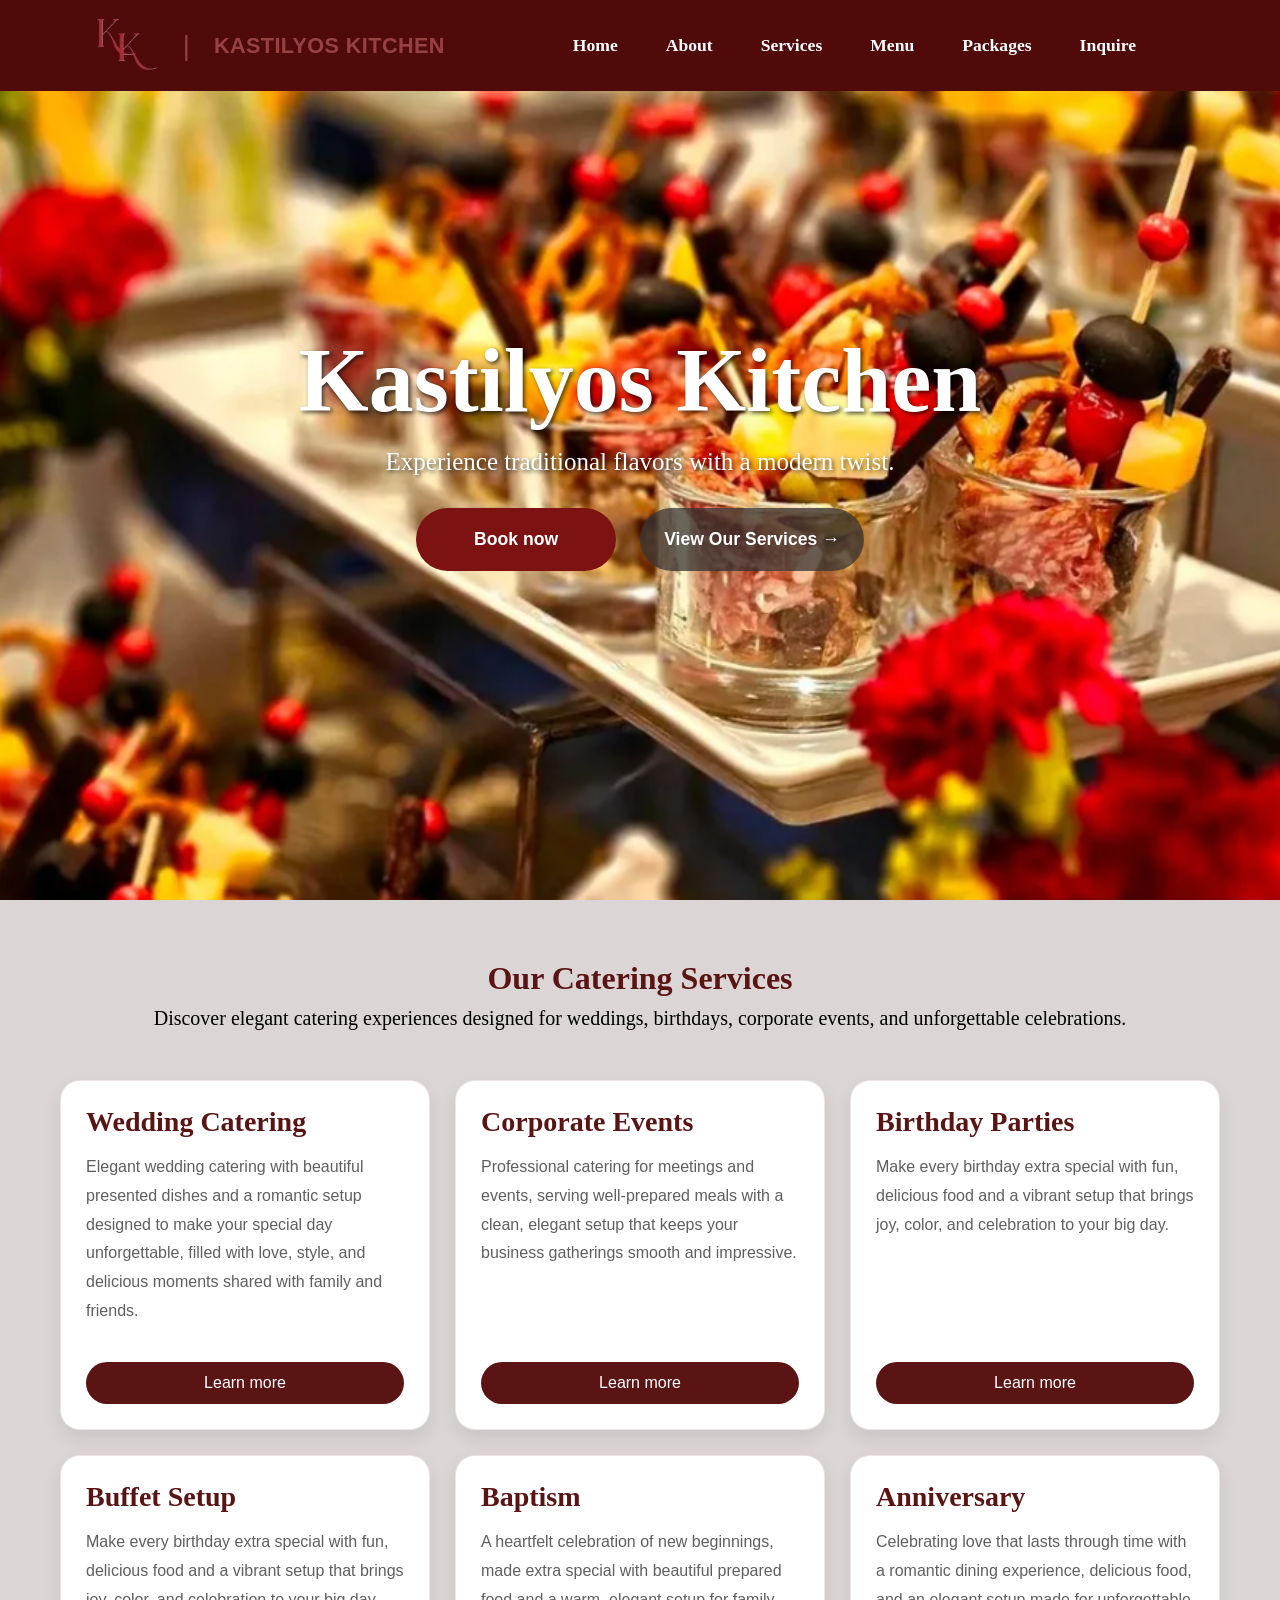
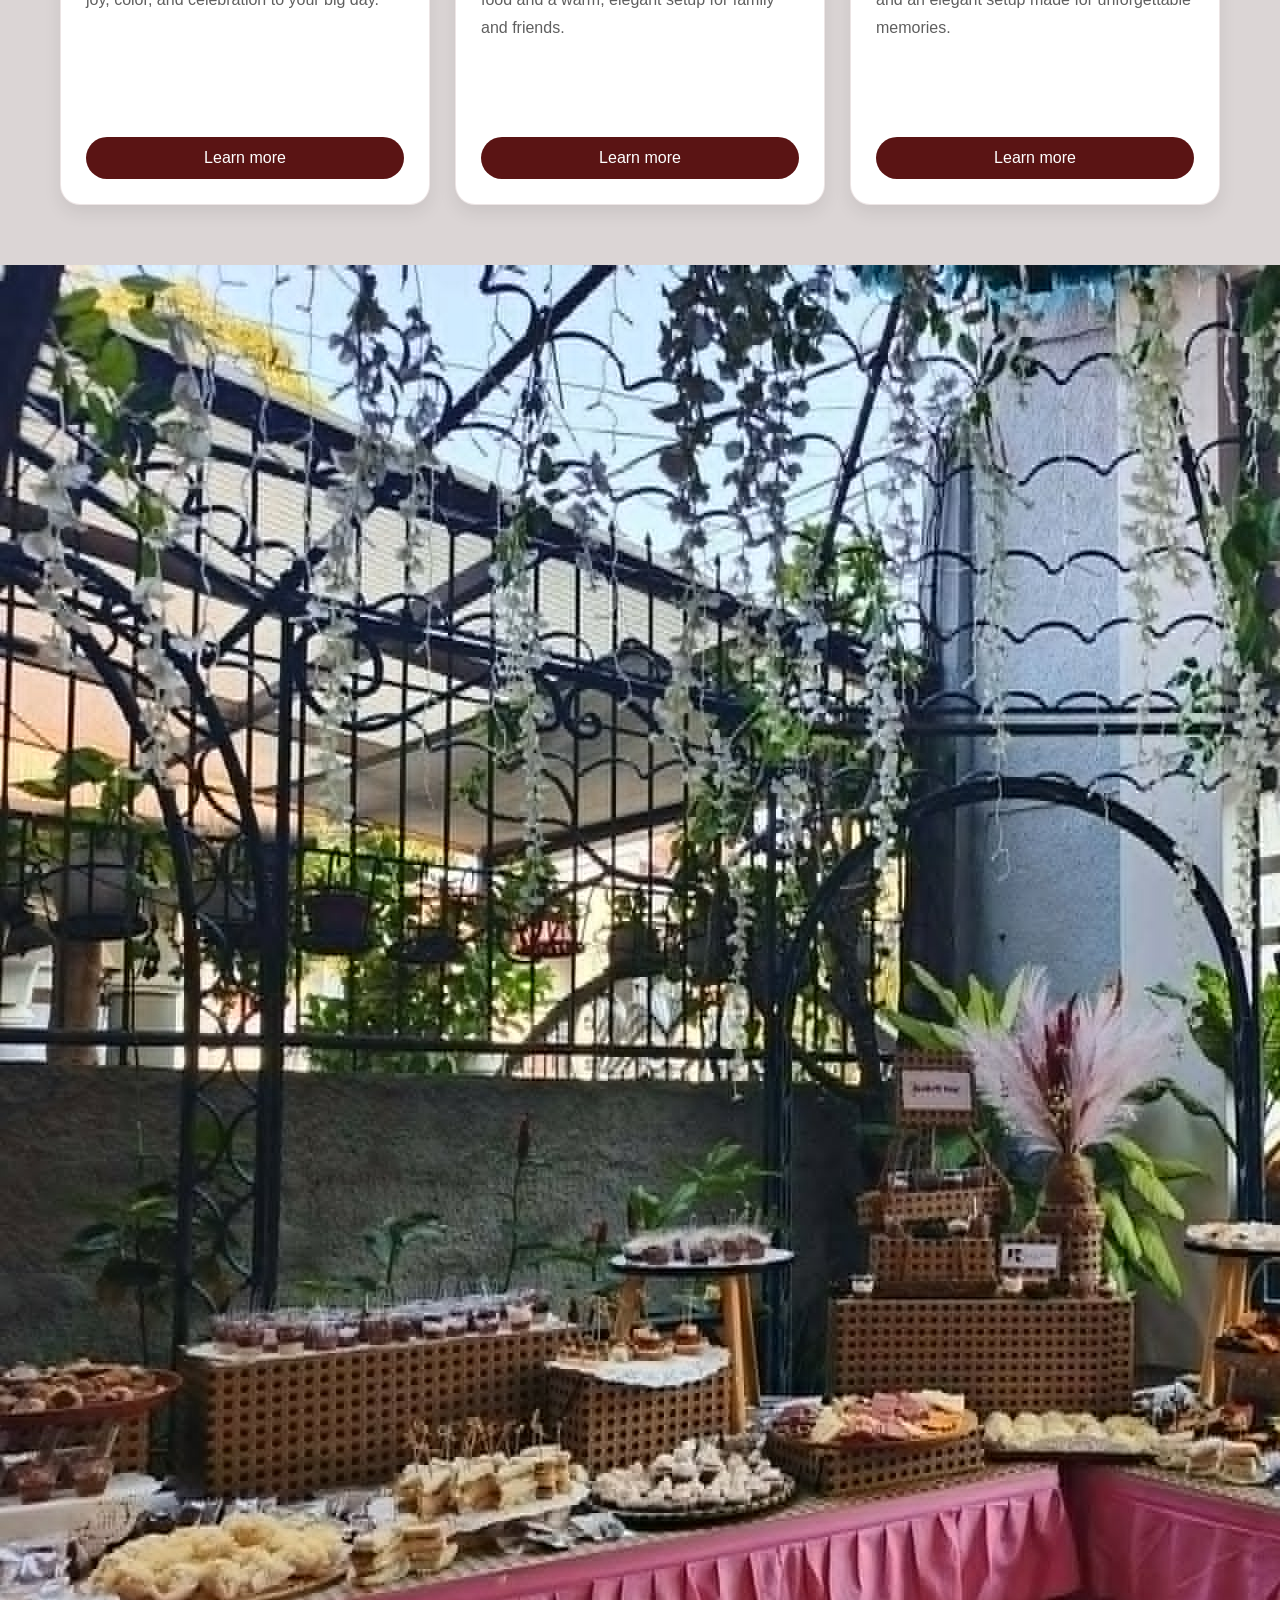
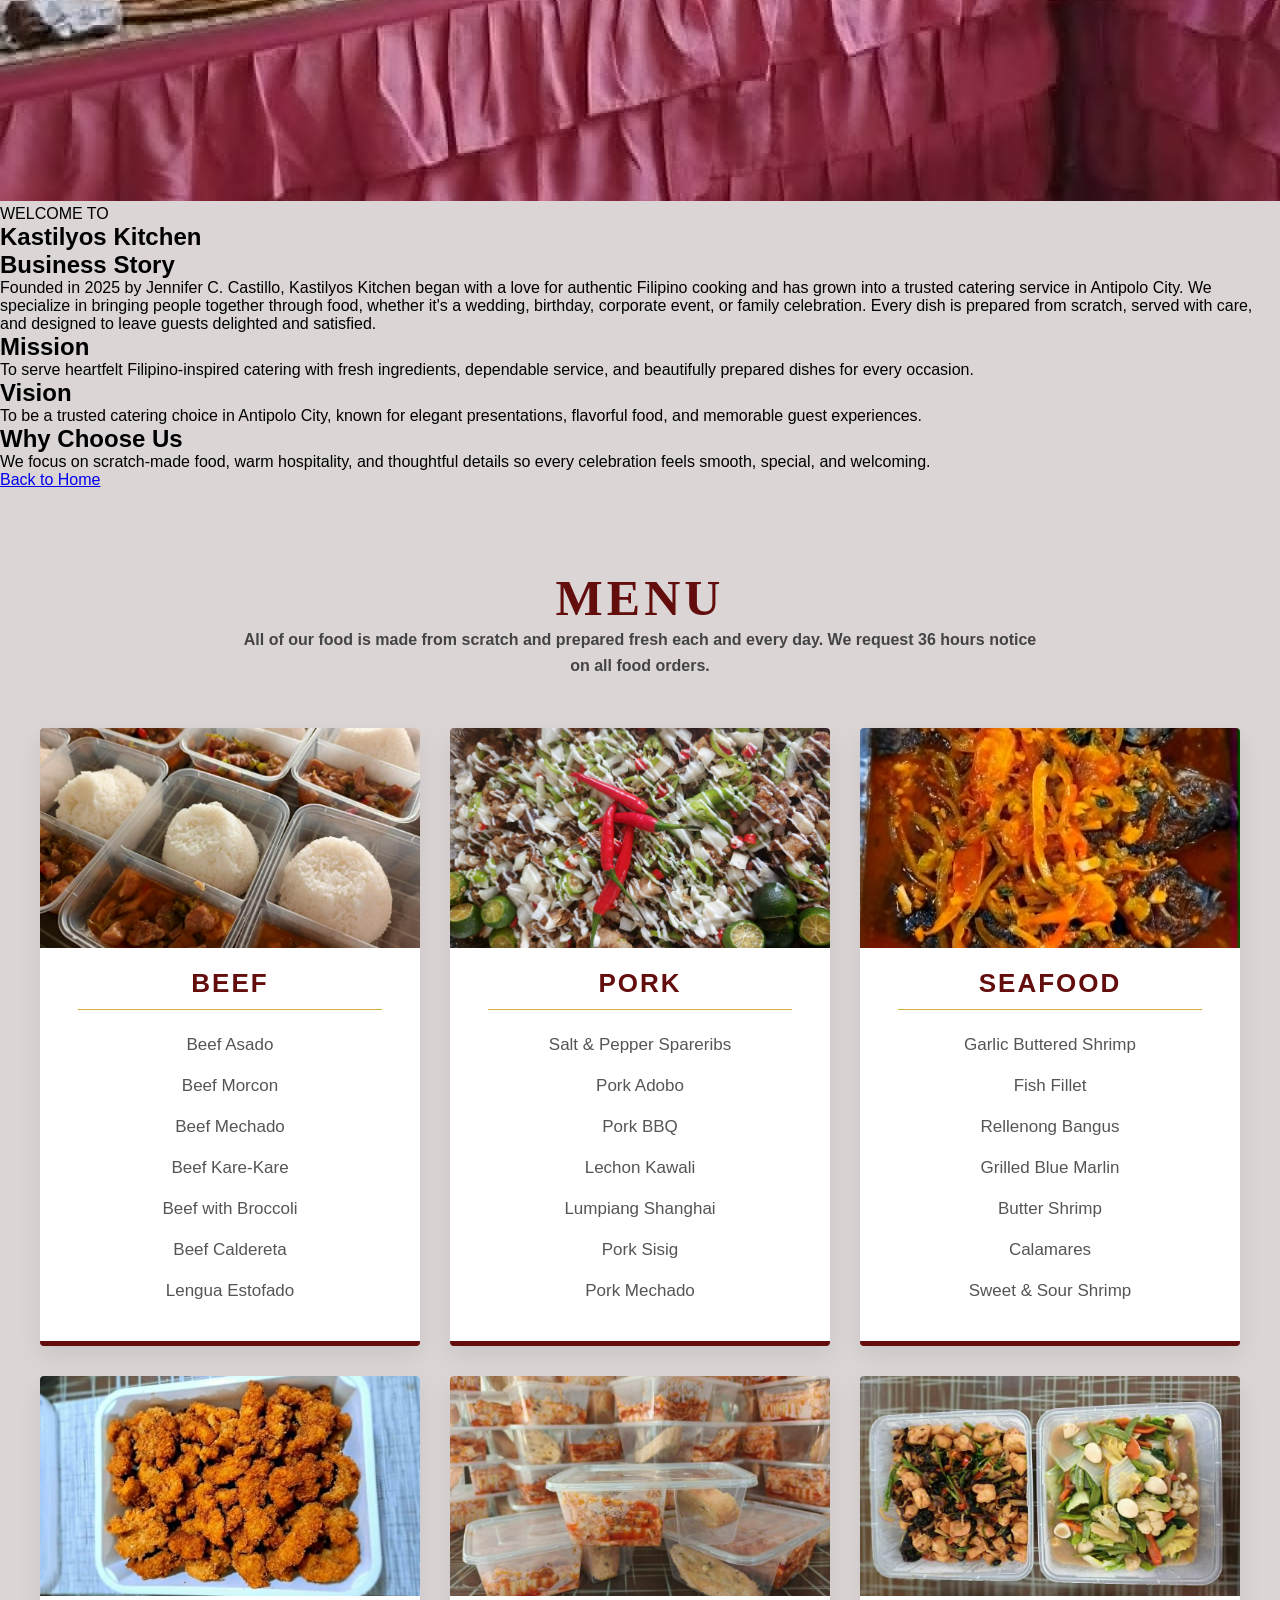
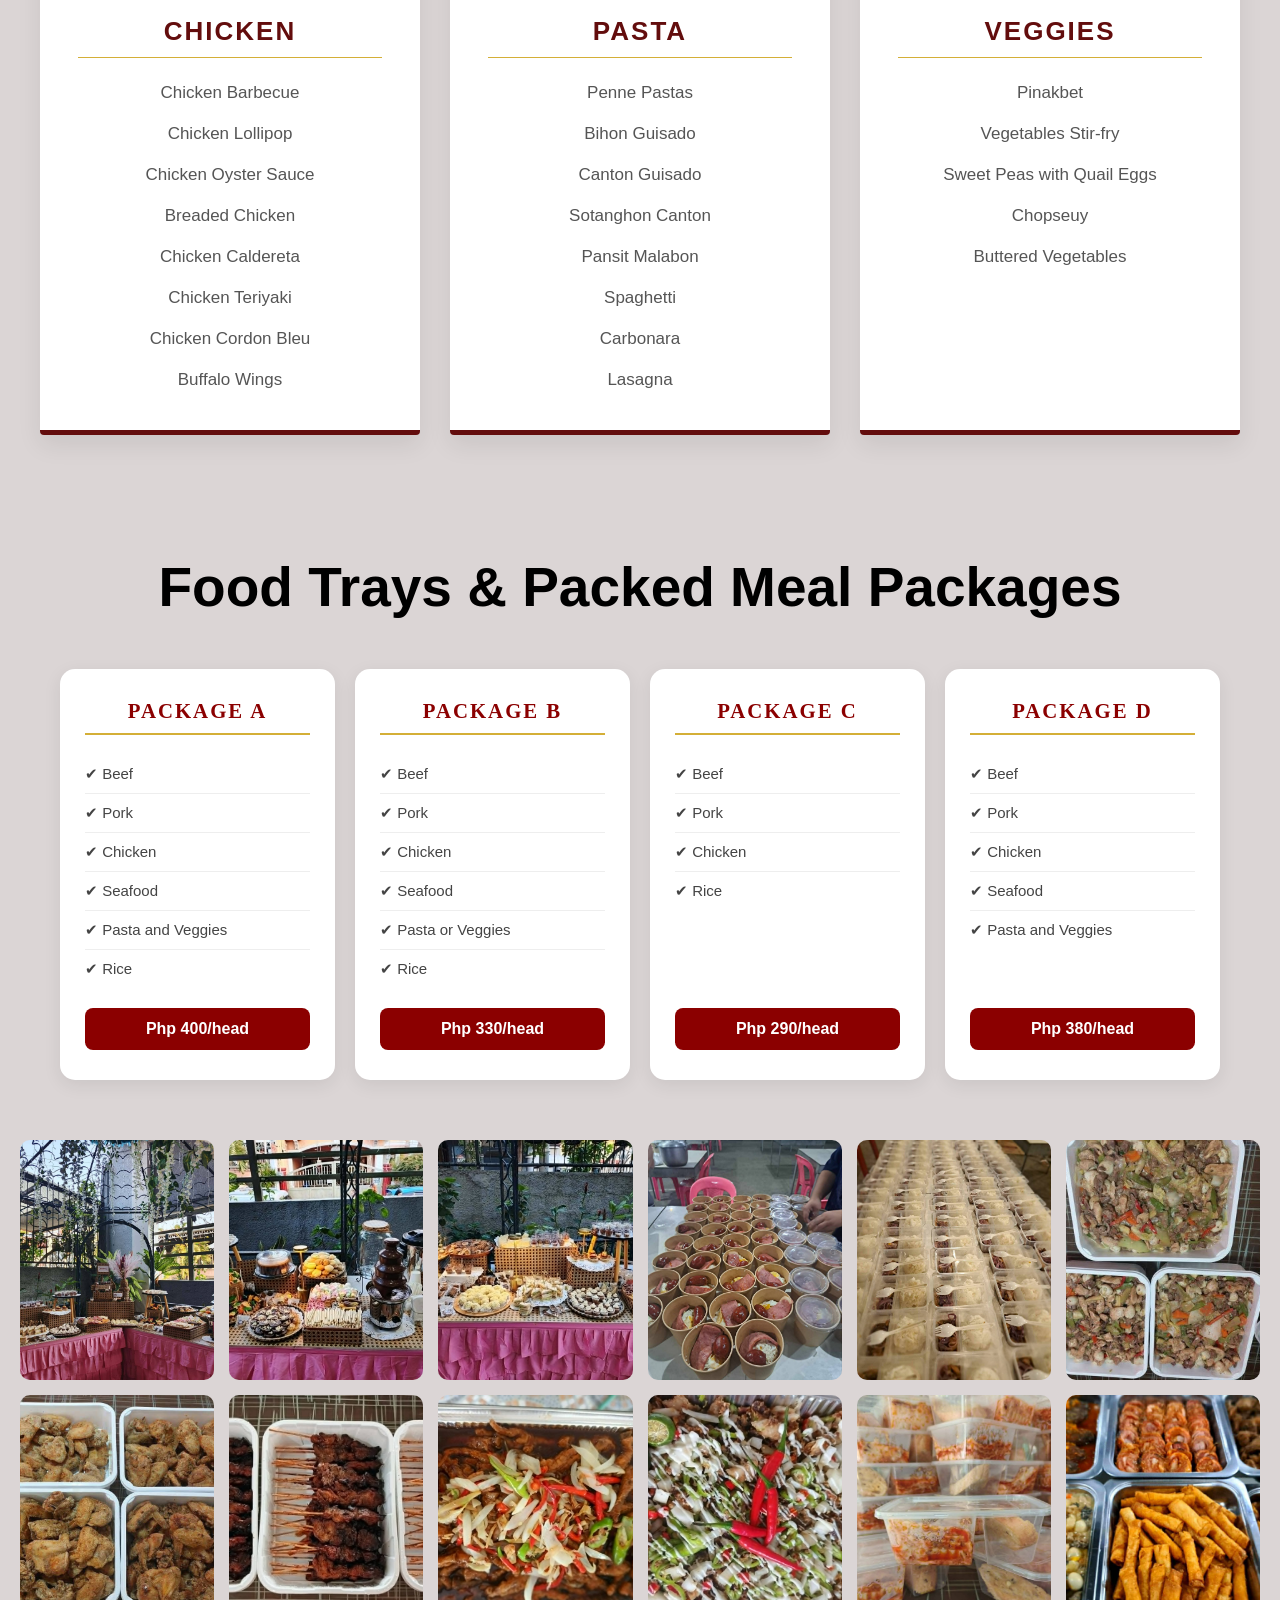
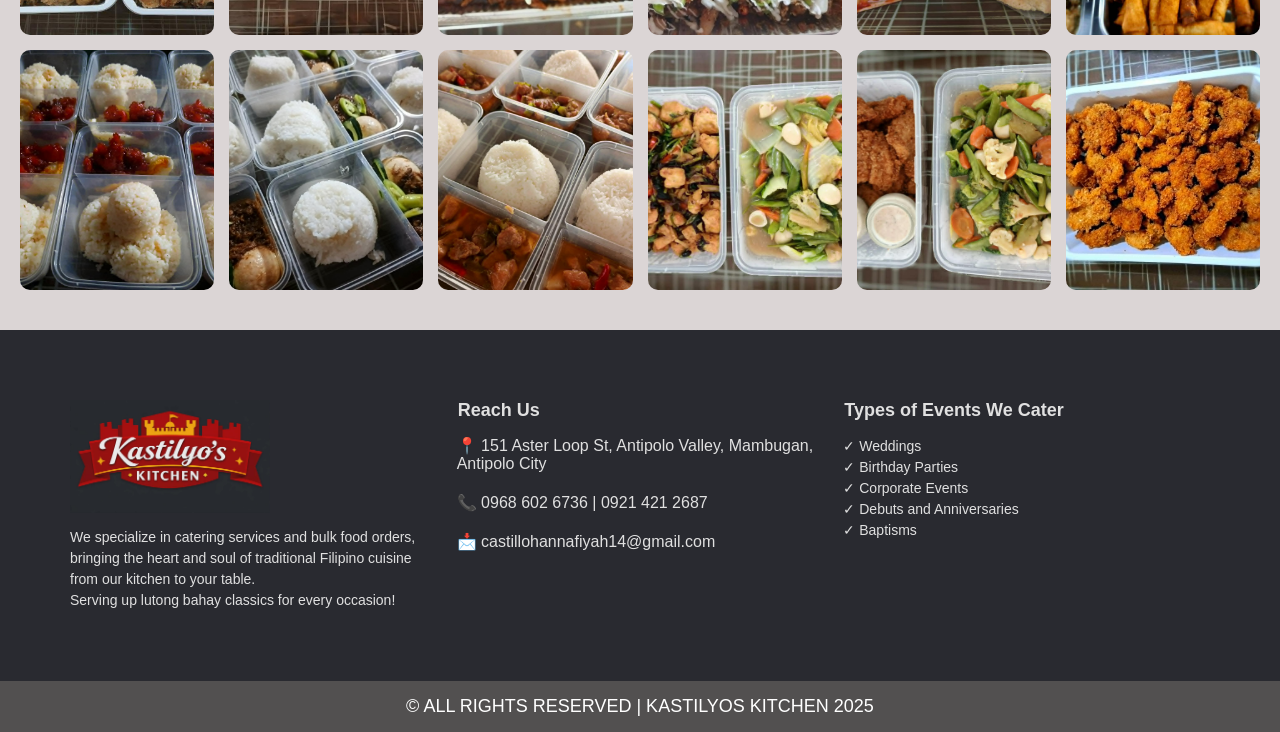
==== index.html @ c41e7319 "Update index.html" ====
<!doctype html>
<html lang="en">
  <head>
    <link rel="stylesheet" href="css/navbar.css" />
    <link rel="stylesheet" href="css/index-hero.css" />
    <link rel="stylesheet" href="css/Book-modal.css" />
    <link rel="stylesheet" href="css/abt.css" />
    <link rel="stylesheet" href="css/menu-packages.css" />
    <link rel="stylesheet" href="css/serv.css" />
    <meta charset="UTF-8" />
    <meta name="viewport" content="width=device-width, initial-scale=1.0" />
    <title>Kastilyos Kitchen</title>
  </head>
  <body>
<!-- NAVBAR -->
    <nav id="navbar">
      <!--LOGO-->
      <div class="logos">
        <a href="index.html">
          <img class="logo" src="imgs/nav-logo.png" alt="LOGO" />
        </a>
        <span class="logoPipe">|</span>
        <a href="index.html" style="text-decoration: none">
          <h1 class="logoName">KASTILYOS KITCHEN</h1>
        </a>
      </div>
      <!--Nav Links-->
      <ul class="nav-links">
        <li><a href="index.html">Home</a></li>
        <li><a href="index.html">About</a></li>
        <li><a href="service.html">Services</a></li>
        <li><a href="menu.html">Menu</a></li>
        <li><a href="package.html">Packages</a></li>
        <li><a href="Inquire.html" class="Inquire">Inquire</a></li>
      </ul>
      <!--Burger-->
      <div class="hamburger" id="hamburger">&#9776;</div>
      <!--Sidebar-->
      <div class="sidebar" id="sidebar">
        <!--Close button-->
        <button class="side-close" id="side-close">&times;</button>
        <!--Sidebar LOGO-->
        <div class="sidebar-logo">
          <a href="index.html">
            <img class="logo" src="imgs/nav-logo.png" alt="LOGO" />
          </a>
          <span class="logoPipe">|</span>
          <a href="index.html" style="text-decoration: none">
            <h1 class="logoName">KASTILYOS KITCHEN</h1>
          </a>
        </div>
        <!--Sidebar Links-->
        <ul class="sidebar-links">
          <li><a href="index.html">Home</a></li>
          <li><a href="index.html">About Us</a></li>
          <li><a href="service.html">Services</a></li>
          <li><a href="menu.html">Menu</a></li>
          <li><a href="package.html">Packages</a></li>
          <li><a href="Inquire.html" class="Inquire">Inquire</a></li>
        </ul>
        <div class="sidebar-contact">
          <h1>PHONE</h1>
          <p>📞 09686026736 | 09214212687</p>
          <h1>EMAIL</h1>
          <p>📩 castillohannafiyah14@gmail.com</p>
          <h1>ADDRESS</h1>
          <p>📍 151 Aster Loop St, Antipolo Valley, Mambugan, Antipolo City</p>
        </div>
      </div>
    </nav>

    <!-- HERO SECTION -->
    <section class="hero">
      <div class="hero-content">
        <h1>Kastilyos Kitchen</h1>
        <p>Experience traditional flavors with a modern twist.</p>
        <div class="hero-btns">
          <button class="hero-btn1" id="hero_book">Book now</button>
          <a href="service.html" class="hero-btn2">View Our Services →</a>
        </div>
      </div>
    </section>
    <!-- BOOK MODAL -->
    <div class="book-modal" id="book_modal">
      <div class="book-content">
        <button type="button" class="modal-close" id="book_close">
          &times;
        </button>
        <!--Booking Form-->
        <div class="book-form-panel" id="book_form_panel">
          <h2>Book a Schedule</h2>
          <p>Fill out the form below and we’ll contact you soon.</p>

          <form class="book-form" id="book_form">
            <div class="form-row">
              <label>
                First Name *
                <input
                  class="form-input"
                  type="text"
                  name="firstName"
                  placeholder="Enter Your First Name"
                  required
                />
              </label>
              <label>
                Last Name *
                <input
                  class="form-input"
                  type="text"
                  name="lastName"
                  placeholder="Enter Your Last Name"
                  required
                />
              </label>
            </div>

            <div class="form-row">
              <label>
                Email *
                <input
                  class="form-input"
                  type="email"
                  name="email"
                  placeholder="Email Address"
                  required
                />
              </label>
              <label>
                Phone/Mobile *
                <input
                  class="form-input"
                  type="tel"
                  name="phone"
                  placeholder="Mobile Number"
                  required
                />
              </label>
            </div>

            <div class="form-row three-col">
              <label>
                Event Date *
                <input
                  class="form-input"
                  type="date"
                  name="eventDate"
                  required
                />
              </label>
              <label>
                Event Time *
                <input
                  class="form-input"
                  type="time"
                  name="eventTime"
                  required
                />
              </label>
              <label>
                Guest Number *
                <input
                  class="form-input"
                  type="number"
                  name="guests"
                  placeholder="Guest Number"
                  min="1"
                  required
                />
              </label>
            </div>

            <label class="full-width">
              Address Event Venue *
              <input
                class="form-input"
                type="text"
                name="venue"
                placeholder="Complete Address"
                required
              />
            </label>

            <label>
              Message *
              <textarea
                class="form-textarea"
                name="message"
                placeholder="Enter Your Message"
                required
              ></textarea>
            </label>

            <button class="book-submit" type="submit">BOOK A SCHEDULE</button>
          </form>
        </div>
        <div class="book-submit-confirm" id="book_submit_confirm">
          <div class="book-submit-confirm-content">
            <h1>Booking submitted</h1>
            <p>
              Your booking request has been received. <br />
              We’ll contact you soon.
            </p>
          </div>
        </div>
      </div>
    </div>
    <!-- SERVICES -->
    <section class="container">
      <div class="serv-tit">
        <h1>Our Catering Services</h1>
        <p>
          Discover elegant catering experiences designed for weddings,
          birthdays, corporate events, and unforgettable celebrations.
        </p>
      </div>
      <div class="services">
        <!-- CARD -->
        <div class="card">
          <h3>Wedding Catering</h3>

          <p>
            Elegant wedding catering with beautiful presented dishes and a
            romantic setup designed to make your special day unforgettable,
            filled with love, style, and delicious moments shared with family
            and friends.
          </p>

          <a
            href="service.html"
            class="btn"
            style="text-decoration: none; text-align: center"
            >Learn more</a
          >
        </div>

        <!-- CARD -->
        <div class="card">
          <h3>Corporate Events</h3>

          <p>
            Professional catering for meetings and events, serving well-prepared
            meals with a clean, elegant setup that keeps your business
            gatherings smooth and impressive.
          </p>

          <a
            href="service.html"
            class="btn"
            style="text-decoration: none; text-align: center"
            >Learn more</a
          >
        </div>

        <!-- CARD -->
        <div class="card">
          <h3>Birthday Parties</h3>

          <p>
            Make every birthday extra special with fun, delicious food and a
            vibrant setup that brings joy, color, and celebration to your big
            day.
          </p>

          <a
            href="service.html"
            class="btn"
            style="text-decoration: none; text-align: center"
            >Learn more</a
          >
        </div>

        <!-- CARD -->
        <div class="card">
          <h3>Buffet Setup</h3>

          <p>
            Make every birthday extra special with fun, delicious food and a
            vibrant setup that brings joy, color, and celebration to your big
            day.
          </p>

          <a
            href="service.html"
            class="btn"
            style="text-decoration: none; text-align: center"
            >Learn more</a
          >
        </div>

        <!-- CARD -->
        <div class="card">
          <h3>Baptism</h3>

          <p>
            A heartfelt celebration of new beginnings, made extra special with
            beautiful prepared food and a warm, elegant setup for family and
            friends.
          </p>

          <a
            href="service.html"
            class="btn"
            style="text-decoration: none; text-align: center"
            >Learn more</a
          >
        </div>

        <!-- CARD -->
        <div class="card">
          <h3>Anniversary</h3>

          <p>
            Celebrating love that lasts through time with a romantic dining
            experience, delicious food, and an elegant setup made for
            unforgettable memories.
          </p>

          <a
            href="service.html"
            class="btn"
            style="text-decoration: none; text-align: center"
            >Learn more</a
          >
        </div>
      </div>
    </section>
    <!-- About us Section-->
    <section class="about-page">
      <div class="about-container">
        <div class="about-image">
          <img src="imgs/pack1.jpg" alt="Kastilyos Kitchen Catering" />
        </div>

        <div class="about-content">
          <span class="small-title">WELCOME TO</span>

          <h1>Kastilyos Kitchen</h1>

          <div class="about-details">
            <article class="about-card about-card--story">
              <h2>Business Story</h2>
              <p>
                Founded in 2025 by Jennifer C. Castillo, Kastilyos Kitchen began
                with a love for authentic Filipino cooking and has grown into a
                trusted catering service in Antipolo City. We specialize in
                bringing people together through food, whether it's a wedding,
                birthday, corporate event, or family celebration. Every dish is
                prepared from scratch, served with care, and designed to leave
                guests delighted and satisfied.
              </p>
            </article>

            <article class="about-card">
              <h2>Mission</h2>
              <p>
                To serve heartfelt Filipino-inspired catering with fresh
                ingredients, dependable service, and beautifully prepared dishes
                for every occasion.
              </p>
            </article>

            <article class="about-card">
              <h2>Vision</h2>
              <p>
                To be a trusted catering choice in Antipolo City, known for
                elegant presentations, flavorful food, and memorable guest
                experiences.
              </p>
            </article>

            <article class="about-card about-card--highlight">
              <h2>Why Choose Us</h2>
              <p>
                We focus on scratch-made food, warm hospitality, and thoughtful
                details so every celebration feels smooth, special, and
                welcoming.
              </p>
            </article>
          </div>

          <a href="index.html" class="about-btn">Back to Home</a>
        </div>
      </div>
    </section>

  <!-- Menu section -->
<section class="food-options" id="menu">
  <h1 class="food-title">Menu</h1>
  <h2 class="food-title2">
    All of our food is made from scratch and prepared fresh each and every day. 
    We request 36 hours notice on all food orders.
  </h2>

  <div class="food-container">
    <!-- Beef -->
    <div class="food-column">
      <div class="food-image"><img src="img/pack16.jpg" alt="Beef"></div>
      <h2>BEEF</h2>
      <ul>
        <li>Beef Asado</li>
        <li>Beef Morcon</li>
        <li>Beef Mechado</li>
        <li>Beef Kare-Kare</li>
        <li>Beef with Broccoli</li>
        <li>Beef Caldereta</li>
        <li>Lengua Estofado</li>
      </ul>
    </div>

    <!-- Pork -->
    <div class="food-column">
      <div class="food-image"><img src="img/pack20.jpg" alt="Pork"></div>
      <h2>PORK</h2>
      <ul>
        <li>Salt & Pepper Spareribs</li>
        <li>Pork Adobo</li>
        <li>Pork BBQ</li>
        <li>Lechon Kawali</li>
        <li>Lumpiang Shanghai</li>
        <li>Pork Sisig</li>
        <li>Pork Mechado</li>
      </ul>
    </div>

    <!-- Seafood -->
    <div class="food-column">
      <div class="food-image"><img src="img/pack21.jpg" alt="Seafood"></div>
      <h2>SEAFOOD</h2>
      <ul>
        <li>Garlic Buttered Shrimp</li>
        <li>Fish Fillet</li>
        <li>Rellenong Bangus</li>
        <li>Grilled Blue Marlin</li>
        <li>Butter Shrimp</li>
        <li>Calamares</li>
        <li>Sweet & Sour Shrimp</li>
      </ul>
    </div>

    <!-- Chicken -->
    <div class="food-column">
      <div class="food-image"><img src="img/pack19.jpg" alt="Chicken"></div>
      <h2>CHICKEN</h2>
      <ul>
        <li>Chicken Barbecue</li>
        <li>Chicken Lollipop</li>
        <li>Chicken Oyster Sauce</li>
        <li>Breaded Chicken</li>
        <li>Chicken Caldereta</li>
        <li>Chicken Teriyaki</li>
        <li>Chicken Cordon Bleu</li>
        <li>Buffalo Wings</li>
      </ul>
    </div>

    <!-- Pasta -->
    <div class="food-column">
      <div class="food-image"><img src="img/pack11.jpg" alt="Pasta"></div>
      <h2>PASTA</h2>
      <ul>
        <li>Penne Pastas</li>
        <li>Bihon Guisado</li>
        <li>Canton Guisado</li>
        <li>Sotanghon Canton</li>
        <li>Pansit Malabon</li>
        <li>Spaghetti</li>
        <li>Carbonara</li>
        <li>Lasagna</li>
      </ul>
    </div>

    <!-- Veggies -->
    <div class="food-column">
      <div class="food-image"><img src="img/pack17.jpg" alt="Veggies"></div>
      <h2>VEGGIES</h2>
      <ul>
        <li>Pinakbet</li>
        <li>Vegetables Stir-fry</li>
        <li>Sweet Peas with Quail Eggs</li>
        <li>Chopseuy</li>
        <li>Buttered Vegetables</li>
      </ul>
    </div>
  </div>
    </section>
    
    <!-- Packed Meals -->
    <section id="packed-meals">
      <!-- ... your gallery content ... -->
      <h2>Food Trays & <span>Packed Meal</span> Packages</h2>

<section class="menu-section">
    <div class="menu-container">

        <!-- PACKAGE A -->
        <div class="menu-content">
            <h2>PACKAGE A</h2>
            <ul>
                <li>✔ Beef</li>
                <li>✔ Pork</li>
                <li>✔ Chicken</li>
                <li>✔ Seafood</li>
                <li>✔ Pasta and Veggies</li>
                <li>✔ Rice</li>
            </ul>
            <button class="price">Php 400/head</button>
        </div>

        <!-- PACKAGE B -->
        <div class="menu-content">
            <h2>PACKAGE B</h2>
            <ul>
                <li>✔ Beef</li>
                <li>✔ Pork</li>
                <li>✔ Chicken</li>
                <li>✔ Seafood</li>
                <li>✔ Pasta or Veggies</li>
                <li>✔ Rice</li>
            </ul>
            <button class="price">Php 330/head</button>
        </div>

        <!-- PACKAGE C -->
        <div class="menu-content">
            <h2>PACKAGE C</h2>
            <ul>
                <li>✔ Beef</li>
                <li>✔ Pork</li>
                <li>✔ Chicken</li>
                <li>✔ Rice</li>
            </ul>
            <button class="price">Php 290/head</button>
        </div>

        <!-- PACKAGE D -->
        <div class="menu-content">
            <h2>PACKAGE D</h2>
            <ul>
                 <li>✔ Beef</li>
                <li>✔ Pork</li>
                <li>✔ Chicken</li>
                <li>✔ Seafood</li>
                <li>✔ Pasta and Veggies</li>
            </ul>
            <button class="price">Php 380/head</button>
        </div>
    </div>
</section>
      
      <!-- Image Grid -->
      <div class="gallery">
        <img src="img/pack1.jpg" alt="pack" />
        <img src="img/pack2.jpg">
        <img src="img/pack3.jpg">
        <img src="img/pack4.jpg">
        <img src="img/pack5.jpg">
        <img src="img/pack6.jpg">
        <img src="img/pack7.jpg">
        <img src="img/pack8.jpg">
        <img src="img/pack9.jpg">
        <img src="img/pack10.jpg">
        <img src="img/pack11.jpg">
        <img src="img/pack13.jpg">
        <img src="img/pack14.jpg">
        <img src="img/pack15.jpg">
        <img src="img/pack16.jpg">
        <img src="img/pack17.jpg">
        <img src="img/pack18.jpg">
        <img src="img/pack19.jpg">
      </div>
    </section>

    <!-- Footer -->
    <footer>
      <div class="footer">
        <div class="footer-col">
          <img src="imgs/footer-logo.jpg" alt="Logo" class="footer-logo" />
          <p>
            We specialize in catering services and bulk food orders, bringing
            the heart and soul of traditional Filipino cuisine from our kitchen
            to your table.
          </p>
          <p>Serving up lutong bahay classics for every occasion!</p>
        </div>
        <div class="footer-col">
          <h3>Reach Us</h3>
          <div class="contact-item">
            📍 151 Aster Loop St, Antipolo Valley, Mambugan, Antipolo City
          </div>
          <div class="contact-item">📞 0968 602 6736 | 0921 421 2687</div>
          <div class="contact-item">📩 castillohannafiyah14@gmail.com</div>
        </div>
        <div class="footer-col">
          <h3>Types of Events We Cater</h3>
          <p>✓ Weddings</p>
          <p>✓ Birthday Parties</p>
          <p>✓ Corporate Events</p>
          <p>✓ Debuts and Anniversaries</p>
          <p>✓ Baptisms</p>
        </div>
      </div>
      <div class="footer-bottom">
        <div>&copy; ALL RIGHTS RESERVED | KASTILYOS KITCHEN 2025</div>
      </div>
    </footer>
    <script src="js/book.js"></script>
    <script src="js/menu-bar.js"></script>
  </body>
</html>
---- css/navbar.css ----
/* NAVBAR */
* {
  margin: 0;
  padding: 0;
  box-sizing: border-box;
  font-family: "Poppins", sans-serif;
}

nav {
  position: fixed;
  top: 0;
  padding: 1rem 5%;
  background-color: rgb(80, 10, 10);
  display: flex;
  align-items: center;
  justify-content: space-between;
  width: 100%;
  z-index: 9999;
}
/* LOGO */
.logos {
  display: flex;
  align-items: center;
  gap: 0.5rem;
}
.logo {
  height: 55px;
  margin-left: 2rem;
}

.logoPipe {
  color: rgb(151, 66, 66);
  margin: 0 1rem;
  font-size: 1.7rem;
  user-select: none;
}

.logoName {
  display: inline-block;
  color: rgb(151, 66, 66);
  font-size: 1.35rem;
  font-weight: 600;
  letter-spacing: 0.02em;
}

/* NAV LINKS */
.nav-links {
  list-style: none;
  display: flex;
  gap: 3rem;
  margin-left: auto;
  margin-right: 5rem;
}

.nav-links li a {
  text-decoration: none;
  color: #ffffff;
  font-weight: bold;
  font-size: 1.1rem;
  padding-bottom: 4px;
  background-image: linear-gradient(currentColor, currentColor);
  background-repeat: no-repeat;
  background-position: center bottom;
  background-size: 0 2px;
  transition:
    background-size 500ms ease,
    transform 150ms ease,
    color 250ms ease;
  font-family:
    dm serif display,
    serif;
}

.nav-links li a:hover,
.nav-links li a:focus-visible {
  background-size: 100% 2px;
  color: rgb(156, 119, 119);
}
.nav-links li:first-child {
  margin-left: 50px;
}
/* HAMBURGER */
.hamburger {
  display: none;
}
.sidebar {
  display: none;
}
/* TABLET */
@media (max-width: 950px) {
  .nav-links {
    display: none;
  }
  /* SHOW HAMBURGER */
  .hamburger {
    display: block;
    cursor: pointer;
    font-size: 2rem;
    color: white;
    margin-left: 25px;
  }
  /* Sidebar */
  .sidebar {
    position: fixed;
    top: 0;
    left: 0;
    width: 100vw;
    height: 100vh;
    background-color: rgb(80, 10, 10);
    display: flex;
    flex-direction: column;
    align-items: flex-start;
    justify-content: flex-start;
    z-index: 99999;
    padding-top: 5rem;
    overflow: auto;
    overscroll-behavior: none;
    opacity: 0;
    pointer-events: none;
    transition: opacity 0.4s ease;
  }

  .sidebar.active {
    opacity: 1;
    pointer-events: auto;
  }
  /* No scroll Sidebar */
  .no-scroll {
    overflow: hidden;
  }

  .sidebar::-webkit-scrollbar {
    display: none;
  }

  /* lINKS INSIDE SIDEBAR */
  .sidebar-links {
    list-style: none;
    display: flex;
    flex-direction: column;
    gap: 2rem;
    width: 100%;
    padding-left: 2rem;
  }
  .sidebar a {
    text-decoration: none;
    color: #ffffff;
    font-weight: bold;
    font-size: 1.5rem;
    padding-bottom: 4px;
    transition: color 250ms ease;
    font-family: "DM Serif Display", serif;
    -webkit-tap-highlight-color: transparent;
    margin-left: 2.5rem;
  }

  .sidebar a:hover {
    color: rgb(156, 119, 119);
  }
  /* CLOSE BUTTON "X" */
  .side-close {
    position: absolute;
    top: 1.3rem;
    right: 2.5rem;
    font-size: 3.5rem;
    background: none;
    border: none;
    color: white;
    cursor: pointer;
  }
  /* LOGO */
  .sidebar-logo {
    display: flex;
    align-items: center;
    margin-bottom: 2rem;
  }

  .sidebar-logo img {
    height: 80px;
  }
  .sidebar .logoName,
  .sidebar .logoPipe {
    font-size: 1.8rem;
  }
  /* CONTACT INFO */
  .sidebar-contact {
    margin-top: 2rem;
    padding-left: 2rem;
    padding-right: 1rem;
    width: 100%;
    box-sizing: border-box;
  }

  .sidebar-contact h1 {
    font-size: 1.5rem;
    color: #ffffff;
    font-family: "DM Serif Display", serif;
    margin-left: 2.5rem;
    margin-bottom: 0.5rem;
    margin-top: 2.5rem;
  }

  .sidebar-contact p {
    font-size: 1.3rem;
    color: #b6adad;
    margin-bottom: 1rem;
    font-family: "DM Serif Display", serif;
    margin-left: 2.5rem;
  }
}
/* PHONE */
@media (max-width: 768px) {
  .sidebar a {
    font-size: 1.3rem;
    margin-left: 1.8rem;
  }
  /* CLOSE BUTTON "X" */
  .side-close {
    font-size: 3rem;
  }
  /* LOGO */
  .sidebar-logo img {
    height: 70px;
  }
  .sidebar .logoName,
  .sidebar .logoPipe {
    font-size: 1.6rem;
  }
  /* CONTACT INFO */
  .sidebar-contact h1 {
    font-size: 1.3rem;
    margin-left: 1.8rem;
    margin-top: 2rem;
  }

  .sidebar-contact p {
    font-size: 1.15rem;
    margin-left: 1.8rem;
  }
}
@media (max-width: 480px) {
  .sidebar a {
    font-size: 1.2rem;
    margin-left: 1rem;
  }
  /* CONTACT INFO */
  .sidebar-contact h1 {
    font-size: 1.2rem;
    margin-left: 1rem;
    margin-top: 1.5rem;
  }

  .sidebar-contact p {
    font-size: 0.95rem;
    margin-left: 1rem;
  }
  /* LOGO */
  .sidebar .logoName,
  .sidebar .logoPipe {
    font-size: 1.4rem;
  }
  /* CLOSE BUTTON "X" */
  .side-close {
    font-size: 2.5rem;
  }
}

/* HIDE LOGO NAME IN SMALLER SCREENS */
@media (max-width: 360px) {
  .logoName {
    display: none;
  }
  .logoPipe {
    display: none;
  }
}


/* FOOTER */
.footer {
  background: #292a30;
  padding: 60px 60px;
  display: flex;
  justify-content: space-between;
  flex-wrap: wrap;
}
.footer-col {
  flex: 1;
  min-width: 250px;
  margin: 10px;
}
.footer-logo {
  width: 200px;
  margin-bottom: 10px;
}
.footer p {
  color: #e0e0e0;
  font-size: 14px;
  line-height: 1.5;
}
.footer h3 {
  margin-bottom: 15px;
  font-size: 18px;
  padding-left: 1px;
  color: #e0e0e0;
}
.contact-item {
  margin-bottom: 20px;
  font-size: 16px;
  color: #e0e0e0;
}
.footer-bottom {
  background: #525050;
  color: #fff;
  padding: 15px 60px;
  display: flex;
  justify-content: center;
  flex-wrap: wrap;
  font-size: 18px;
}
/* TABLET */
@media (max-width: 940px) {
  .footer {
    flex-direction: column;
    padding: 25px 20px;
    gap: 0.5rem;
    text-align: center;
  }
  .footer-col {
    min-width: 100%;
    margin: 5px 0;
    padding: 10px 0;
    border-bottom: 1px solid rgba(255, 255, 255, 0.1);
  }
  .footer-col:last-child {
    border-bottom: none;
  }
  .footer-logo {
    width: 100px;
    margin: 0 auto 8px;
  }
  .footer h3 {
    font-size: 20px;
    margin-bottom: 8px;
  }
  .footer p,
  .contact-item {
    font-size: 20px;
    margin-bottom: 6px;
    line-height: 1.4;
  }
  .footer-bottom {
    padding: 10px 15px;
    font-size: 11px;
    text-align: center;
  }
}
---- css/index-hero.css ----
html,
body {
  overflow-x: hidden;
  max-width: 100%;
}
/* HERO SECTION */
.hero {
  background-image: url("../imgs/hero-bg.png");
  background-repeat: no-repeat;
  background-size: cover;
  background-position: center;
  display: flex;
  min-height: 100vh;
  justify-content: center;
  align-items: center;
  text-align: center;
}
/* Hero CONTENT */
.hero-content h1 {
  font-size: 90px;
  color: #fff;
  text-shadow: 2px 2px 4px rgba(0, 0, 0, 0.7);
  font-family:
    DM Serif Display,
    serif;
}

.hero-content p {
  font-size: 25px;
  color: #fff;
  text-shadow: 2px 2px 4px rgba(0, 0, 0, 0.7);
  margin-top: 1rem;
  font-family:
    DM Serif Display,
    serif;
}
/* HERO BTN */
.hero-btns {
  display: flex;
  justify-content: center;
  gap: 1.5rem;
  margin-top: 2rem;
}

.hero-btn1 {
  padding: 1.3rem 2.2rem;
  font-weight: 700;
  font-size: 1.1rem;
  border-radius: 50px;
  cursor: pointer;
  background-color: rgb(124, 18, 18);
  color: #fff;
  outline: none;
  border: none;
  transition:
    background-color 0.3s ease,
    transform 0.2s ease;
  min-width: 200px;
  text-align: center;
}
.hero-btn1:hover {
  background-color: rgb(150, 30, 30);
  transform: scale(1.05);
}

.hero-btn2 {
  padding: 1.3rem 1.5rem;
  font-weight: 700;
  font-size: 1.1rem;
  border-radius: 50px;
  cursor: pointer;
  background-color: rgba(56, 53, 53, 0.747);
  color: rgb(255, 255, 255);
  text-decoration: none;
  transition: transform 0.2s ease;
}
.hero-btn2:hover {
  transform: scale(1.05);
}

/* TABLET */
@media (max-width: 1024px) {
  .hero-content h1 {
    font-size: 85px;
  }
}

/* PHONE */
@media (max-width: 768px) {
  .hero-content h1 {
    font-size: 75px;
  }
  .hero-content p {
    font-size: 22px;
  }
  .hero-btns {
    flex-direction: column;
    align-items: center;
    gap: 1rem;
  }
  .hero-btn1,
  .hero-btn2 {
    width: 80%;
    min-width: unset;
    padding: 1rem 1.5rem;
    font-size: 1rem;
  }
}

/* SMALLER PHONES */
@media (max-width: 480px) {
  .hero-content h1 {
    font-size: 65px;
  }
  .hero-content p {
    font-size: 18px;
  }
  .hero-btns {
    margin-top: 1.25rem;
    gap: 0.75rem;
  }
  .hero-btn1,
  .hero-btn2 {
    padding: 0.85rem 1.2rem;
  }
}

@media (max-width: 360px) {
  .hero-content h1 {
    font-size: 40px;
  }
  .hero-content p {
    font-size: 14px;
  }
  .hero-btn1,
  .hero-btn2 {
    width: 100%;
    padding: 0.75rem 1rem;
    font-size: 0.9rem;
  }
}
---- css/Book-modal.css ----
/* MODAL */
.book-modal {
  display: flex;
  opacity: 0;
  pointer-events: none;
  background: rgba(0, 0, 0, 0.3);
  position: fixed;
  top: 0;
  left: 0;
  width: 100%;
  height: 100%;
  align-items: center;
  justify-content: center;
  transition: 0.5s ease-in-out;
  z-index: 11111;
}
.book-modal.is-open {
  opacity: 1;
  pointer-events: auto;
}

/* Booking form modal */
.book-content {
  position: relative;
  width: min(760px, 90%);
  max-height: 85vh;
  padding: 24px;
  border-radius: 20px;
  background: #ffffff;
  box-shadow: 0 24px 60px rgba(0, 0, 0, 0.3);
  transform: translateY(-40px);
  overflow-y: auto;
  overscroll-behavior: none;
  opacity: 0;
  transition:
    transform 0.4s ease,
    opacity 0.4s ease;
}
/* Animation */
.book-modal.is-open .book-content {
  transform: translateY(0);
  opacity: 1;
}

@keyframes fadeInUp {
  from {
    opacity: 0;
    transform: translateY(-20px);
  }
  to {
    opacity: 1;
    transform: translateY(0);
  }
}
.book-form-panel.hidden {
  display: none !important;
}
/* Booking form "X" Close button */
.modal-close {
  position: absolute;
  top: 18px;
  right: 18px;
  width: 40px;
  height: 40px;
  border: none;
  background: transparent;
  color: #333;
  font-size: 2rem;
  line-height: 1;
  cursor: pointer;
  z-index: 10;
}
/* NO SCROLL */
.no-scroll-book {
  overflow: hidden;
}
/* Booking Form Title */
.book-content h2 {
  margin-bottom: 12px;
  font-size: 1.9rem;
  color: #222;
}

.book-content p {
  margin-bottom: 26px;
  color: #555;
  line-height: 1.6;
}

/* Booking Form Container */
.book-form {
  display: grid;
  gap: 18px;
}

/* Flex row from FN to GN */
.form-row {
  display: grid;
  gap: 18px;
  grid-template-columns: repeat(2, minmax(0, 1fr));
}

/* Three column for Event date to GN */
.form-row.three-col {
  grid-template-columns: repeat(3, minmax(0, 1fr));
}

/* full for Address input */
label.full-width {
  display: grid;
  gap: 8px;
}
/* Container for all input */
.form-row label,
.book-form > label {
  display: grid;
  gap: 8px;
  font-size: 0.95rem;
  color: #444;
  font-weight: 600;
}

.form-input,
.form-textarea {
  width: 100%;
  padding: 14px 16px;
  border: 1px solid #d8d8d8;
  border-radius: 14px;
  background: #fafafa;
  font-size: 0.98rem;
  color: #222;
}
/* Form input focus */
.form-input:focus,
.form-textarea:focus {
  outline: none;
  border-color: rgb(80, 10, 10);
  background: #fff;
}
/* Form Msg input box */
.form-textarea {
  min-height: 140px;
  resize: vertical;
}
/* Book Form Submit Button */
.book-submit {
  width: 100%;
  padding: 16px 18px;
  border: none;
  border-radius: 14px;
  background: rgb(80, 10, 10);
  color: #fff;
  font-size: 1rem;
  font-weight: 700;
  letter-spacing: 0.02em;
  cursor: pointer;
  transition:
    transform 180ms ease,
    background 180ms ease;
}

.book-submit:hover {
  background: rgb(138, 28, 28);
}

/* Submit Modal */
.book-submit-confirm {
  display: none;
  position: absolute;
  inset: 0;
  align-items: center;
  justify-content: center;
  text-align: center;
}
.book-submit-confirm-content h1 {
  margin-top: 10px;
  font-size: 23px;
  margin-bottom: 10px;
}
.book-submit-confirm-content p {
  font-size: 16px;
  opacity: 0.7;
}
/* Submit Modal Box */
.book-content.submitted {
  width: min(470px, 100%);
  min-height: 150px;
  overflow: hidden;
}
/* Opening transition */
.book-submit-confirm.visible {
  display: flex;
  animation: fadeInUp 0.4s ease forwards;
}

/* PHONE */
@media (max-width: 768px) {
  .form-row,
  .form-row.three-col {
    grid-template-columns: 1fr;
  }
  .book-content {
    padding: 20px;
    max-height: 80vh;
  }
  .book-content h2 {
    font-size: 1.5rem;
  }
  .book-content p {
    font-size: 0.9rem;
    margin-bottom: 16px;
  }
  .book-submit-confirm-content h1 {
    font-size: 21px;
  }
  .book-content.submitted {
    padding: 20px;
  }
}

/* SMALLER PHONES */
@media (max-width: 480px) {
  .book-content {
    width: 95%;
  }
  .book-content h2 {
    font-size: 1.3rem;
  }
  .book-content p {
    font-size: 0.85rem;
    margin-bottom: 12px;
  }
  .form-input,
  .form-textarea {
    padding: 10px 12px;
    font-size: 0.9rem;
    border-radius: 10px;
  }
  .book-submit {
    padding: 13px;
    font-size: 0.95rem;
  }
  .modal-close {
    width: 32px;
    height: 32px;
    font-size: 1.7rem;
    top: 12px;
    right: 12px;
  }
  .book-submit-confirm-content h1 {
    font-size: 18px;
  }
  .book-submit-confirm-content p {
    font-size: 12px;
  }
  .book-content.submitted {
    width: 90%;
  }
}
---- css/menu-packages.css ----
body {
  background-color: rgb(219, 213, 213);
}

/* --- MENU HERO SECTION --- */
.Menu-Pack-page {
  width: 100%;
  height: 65vh;
  background:
    linear-gradient(rgba(0, 0, 0, 0.6), rgba(0, 0, 0, 0.6)),
    url("../imgs/pack1.jpg"); /* bg pic */
  background-size: cover;
  background-position: center;
  display: flex;
  align-items: center;
  justify-content: center;
}
.Menu-Pack-header {
  text-align: center;
  color: #fff;
  padding: 0 20px;
}

/* SERVICE H1 & P */
.Menu-Pack-header h1 {
  margin-bottom: 1rem;
  font-size: clamp(2.5rem, 6vw, 4rem);
  color: #ffffff;
  font-family: "DM Serif Display", serif;
}

.Menu-Pack-header p {
  margin-bottom: 1rem;
  font-size: clamp(0.95rem, 2.5vw, 1.25rem);
  color: #ffffff;
  font-family: "DM Serif Display", serif;
}

.hero-divider {
  width: 100px;
  height: 4px;
  background: #d4af37;
  margin: 20px auto;
}

/* menu start */
.food-options {
  padding: 80px 20px;
  text-align: center;
}

.food-title {
  font-size: 50px;
  color: #630d0d;
  /* Maroon color */
  font-family: 'Playfair Display', serif;
  text-transform: uppercase;
  letter-spacing: 4px;
}

.food-title2 {
  color: #444;
  font-size: 16px;
  max-width: 800px;
  margin: 0 auto 50px;
  line-height: 1.6;
}

/* Menu Grid */
.food-container {
  display: grid;
  grid-template-columns: repeat(auto-fit, minmax(320px, 1fr));
  gap: 30px;
  max-width: 1200px;
  margin: auto;
}

/* Card Design */
.food-column {
  background: #ffffff;
  border-radius: 4px;
  overflow: hidden;
  box-shadow: 0 10px 25px rgba(0, 0, 0, 0.08);
  transition: all 0.4s ease;
  border-bottom: 5px solid #630d0d;
  /* Maroon color */
}

/* Image Container */
.food-image {
  width: 100%;
  height: 220px;
  overflow: hidden;
}

.food-image img {
  width: 100%;
  height: 100%;
  object-fit: cover;
  /* img */
  transition: transform 0.5s ease;
}

.food-column:hover {
  transform: translateY(-10px);
}

.food-column:hover .food-image img {
  transform: scale(1.1);
  /* hover zoom */
}

/* Menu Typography */
.food-column h2 {
  padding: 20px 0 10px;
  color: #630d0d;
  font-size: 26px;
  letter-spacing: 2px;
  border-bottom: 1px solid #d4af37;
  /* yellow line */
  width: 80%;
  margin: 0 auto 15px;
}

.food-column ul {
  list-style: none;
  padding: 0 20px 30px;
  margin: 0;
}

.food-column li {
  padding: 10px 0;
  font-size: 17px;
  color: #555;
  border-bottom: 1px dashed #ffffff;
}

.food-column li:last-child {
  border-bottom: none;
}

/* MENU PACKAGE */
.menu-section {
  padding: 20px 20px;
  text-align: center;
}

.menu-container {
  display: grid;
  grid-template-columns: repeat(4, 1fr);
  gap: 20px;
  max-width: 1400px;
  margin: 10px auto 40px;
  padding: 0 20px;
}

.menu-content {
  background: #ffffff;
  border-radius: 15px;
  padding: 30px 25px;
  text-align: left;
  box-shadow: 0 5px 18px rgba(0, 0, 0, 0.08);
  transition: 0.3s ease;
   display: flex;
  flex-direction: column;
}

.menu-content:hover {
  transform: translateY(-8px);
  box-shadow: 0 10px 25px rgba(0,0,0,0.15);
}

.menu-content h2 {
  color: #8b0000;
  margin-bottom: 18px;
  font-size: 1.3rem !important;
  font-family: serif;
  text-align: center;
  letter-spacing: 2px;
  border-bottom: 2px solid #d4af37;
  padding-bottom: 10px;
}

.menu-content ul {
  padding: 0;
  margin: 0;
  flex: 1;
}

.menu-content li {
  list-style: none;
  padding: 10px 0;
  font-size: 15px;
  color: #444;
  border-bottom: 1px solid #eee;
}

.menu-content li:last-child {
  border-bottom: none;
}

.price {
  display: block;
  width: 100%;
  margin-top: 20px;
  font-weight: bold;
  font-size: 16px;
  color: #fff;
  background: #8b0000;
  padding: 12px;
  border: none;
  border-radius: 8px;
  text-align: center;
  cursor: pointer;
  transition: 0.3s;
}

.price:hover {
  background: #a00000;
}

/* PACKAGE SECTION */
#packed-meals {
  padding: 40px 20px;
  text-align: center;
}

#packed-meals h2 {
  font-size: 55px;
  margin-bottom: 20px;
}

/* GALLERY */
.gallery {
  display: grid;
  grid-template-columns: repeat(6, 1fr);
  gap: 15px;
}

.gallery img {
  width: 100%;
  height: 240px;
  object-fit: cover;
  border-radius: 10px;
  transition: 0.3s;
}

.gallery img:hover {
  transform: scale(1.05);
}

/* PHONE */
@media (max-width: 600px) {
  .food-title {
    font-size: 26px;
  }

  .food-title2 {
    font-size: 14px;
  }

  .food-container {
    grid-template-columns: 1fr;
    gap: 20px;
  }

  .food-column li {
    font-size: 15px;
  }

  .menu-title {
    font-size: 24px;
  }

  .menu-subtitle {
    font-size: 14px;
  }

  .menu-container {
    grid-template-columns: 1fr;
  }

  #packed-meals h2 {
    font-size: 28px;
  }

  .gallery {
    grid-template-columns: repeat(2, 1fr);
  }

  .gallery img {
    height: 150px;
  }
}

/* TABLET */
@media (min-width: 601px) and (max-width: 1024px) {
  .food-title {
    font-size: 32px;
  }

  .food-title2 {
    font-size: 16px;
  }

  .food-container {
    grid-template-columns: repeat(2, 1fr);
    gap: 25px;
  }

  .food-column li {
    font-size: 16px;
  }

  .menu-container {
    grid-template-columns: repeat(2, 1fr);
  }

  #packed-meals h2 {
    font-size: 38px;
  }

  .gallery {
    grid-template-columns: repeat(3, 1fr);
  }

  .gallery img {
    height: 180px;
  }
}

/* DESKTOP */
@media (min-width: 1025px) {
  .food-container {
    grid-template-columns: repeat(3, 1fr);
  }

  .gallery {
    grid-template-columns: repeat(6, 1fr);
  }

  .gallery img {
    height: 240px;
  }
}

/* LIGHTBOX */
.lightbox {
  display: none;
  position: fixed;
  top: 0;
  left: 0;
  width: 100%;
  height: 100%;
  background: rgba(0, 0, 0, 0.9);
  z-index: 99999;
  justify-content: center;
  align-items: center;
}

.lightbox.active {
  display: flex;
}

.lightbox-img {
  max-width: 90%;
  max-height: 85vh;
  object-fit: contain;
  border-radius: 8px;
  animation: zoomIn 0.3s ease;
}

@keyframes zoomIn {
  from {
    transform: scale(0.8);
    opacity: 0;
  }

  to {
    transform: scale(1);
    opacity: 1;
  }
}

.lightbox-close {
  position: absolute;
  top: 1rem;
  right: 1.5rem;
  font-size: 2.5rem;
  background: none;
  border: none;
  color: white;
  cursor: pointer;
}

.lightbox-prev,
.lightbox-next {
  position: absolute;
  top: 50%;
  transform: translateY(-50%);
  background: rgba(255, 255, 255, 0.2);
  border: none;
  color: white;
  font-size: 2rem;
  padding: 10px 15px;
  cursor: pointer;
  border-radius: 4px;
  transition: 0.3s;
}

.lightbox-prev:hover,
.lightbox-next:hover {
  background: rgba(255, 255, 255, 0.4);
}

.lightbox-prev {
  left: 1rem;
}

.lightbox-next {
  right: 1rem;
}

/* pointer sa gallery images */
.gallery img {
  cursor: pointer;
}

/* FOOTER */
.footer {
  background: #292a30;
  padding: 60px 60px;
  display: flex;
  justify-content: space-between;
  flex-wrap: wrap;
}
.footer-col {
  flex: 1;
  min-width: 250px;
  margin: 10px;
}
.footer-logo {
  width: 200px;
  margin-bottom: 10px;
}
.footer p {
  color: #e0e0e0;
  font-size: 14px;
  line-height: 1.5;
}
.footer h3 {
  margin-bottom: 15px;
  font-size: 18px;
  padding-left: 1px;
  color: #e0e0e0;
}
.contact-item {
  margin-bottom: 20px;
  font-size: 16px;
  color: #e0e0e0;
}
.footer-bottom {
  background: #525050;
  color: #fff;
  padding: 15px 60px;
  display: flex;
  justify-content: center;
  flex-wrap: wrap;
  font-size: 18px;
}
/* TABLET */
@media (max-width: 940px) {
  .footer {
    flex-direction: column;
    padding: 25px 20px;
    gap: 0.5rem;
    text-align: center;
  }
  .footer-col {
    min-width: 100%;
    margin: 5px 0;
    padding: 10px 0;
    border-bottom: 1px solid rgba(255, 255, 255, 0.1);
  }
  .footer-col:last-child {
    border-bottom: none;
  }
  .footer-logo {
    width: 100px;
    margin: 0 auto 8px;
  }
  .footer h3 {
    font-size: 20px;
    margin-bottom: 8px;
  }
  .footer p,
  .contact-item {
    font-size: 20px;
    margin-bottom: 6px;
    line-height: 1.4;
  }
  .footer-bottom {
    padding: 10px 15px;
    font-size: 11px;
    text-align: center;
  }
}

/* SMALLER MOBILE */
@media (max-width: 480px) {
  .footer h3 {
    font-size: 14px;
    margin-bottom: 8px;
  }
  .footer p,
  .contact-item {
    font-size: 12px;
    margin-bottom: 6px;
    line-height: 1.4;
  }
  .Menu-Pack-page h1 {
    font-size: 1.8rem;
    margin-bottom: 0.3rem;
  }
  .Menu-Pack-header p {
    font-size: 0.8rem;
    margin-bottom: 1em;
  }
}
---- css/serv.css ----
html,
body {
  overflow-x: hidden;
  max-width: 100%;
  background-color: rgb(219, 213, 213);
}

/* service hero*/
.Serv-page {
  width: 100%;
  height: 65vh;
  background:
    linear-gradient(rgba(0, 0, 0, 0.6), rgba(0, 0, 0, 0.6)),
    url("../imgs/pack1.jpg"); /* bg pic */
  background-size: cover;
  background-position: center;
  display: flex;
  align-items: center;
  justify-content: center;
}
.Serv-header {
  text-align: center;
  color: #fff;
  padding: 0 20px;
}

/* SERVICE H1 & P */
.Serv-header h1 {
  margin-bottom: 1rem;
  font-size: clamp(2.5rem, 6vw, 4rem);
  color: #ffffff;
  font-family: "DM Serif Display", serif;
}

.Serv-header p {
  margin-bottom: 1rem;
  font-size: clamp(0.95rem, 2.5vw, 1.25rem);
  color: #ffffff;
  font-family: "DM Serif Display", serif;
}

.hero-divider {
  width: 100px;
  height: 4px;
  background: #d4af37;
  margin: 20px auto;
}

.serv-tit {
  display: flex;
  flex-direction: column;
  justify-content: center;
  margin-bottom: 50px;
  text-align: center;
}
.serv-tit h1 {
  font-size: clamp(1.5rem, 4vw, 2rem);
  color: #5a1414;
  font-family: "DM Serif Display", serif;
  margin-bottom: 10px;
}

.serv-tit p {
  font-size: clamp(0.95rem, 2.5vw, 1.25rem);
  color: #000000;
  font-family: "DM Serif Display", serif;
}

/* Container */
.container {
  max-width: 1200px;
  margin: 0 auto;
  padding: 60px 20px;
}

/* SERVICES GRID */
.services {
  display: flex;
  flex-wrap: wrap;
  gap: 25px;
  align-items: stretch;
}

/* CARD */
.card {
  background: white;
  padding: 25px;
  border-radius: 20px;
  flex: 1 1 calc(33.33% - 25px);
  border: 1px solid rgba(107, 40, 40, 0.12);
  box-shadow: 0 8px 18px rgba(0, 0, 0, 0.08);
  min-height: 350px;
  display: flex;
  flex-direction: column;
  gap: 15px;
  transition: 0.3s ease;
}

/* CARD HOVER */
.card:hover {
  transform: translateY(-6px);
  box-shadow: 0 16px 32px rgba(0, 0, 0, 0.14);
}

/* CARD TITLE */
.card h3 {
  margin: 0;
  color: #5a1414;
  font-size: 28px;
  font-family: "DM Serif Display", serif;
}

/* CARD TEXT */
.card p {
  margin: 0;
  color: #5f5f5f;
  line-height: 1.8;
  font-size: 16px;
}

/* BUTTON */
.btn {
  margin-top: auto;
  padding: 12px 20px;
  border: none;
  border-radius: 50px;
  background: #5a1414;
  color: white;
  cursor: pointer;
  transition: 0.3s ease;
}

/* BUTTON HOVER */
.btn:hover {
  background: #6b2828;
  transform: translateY(-2px);
}

/* MODAL */
.modal {
  display: none;
  position: fixed;
  inset: 0;
  padding: 1rem;
  justify-content: center;
  align-items: center;
  background: rgba(0, 0, 0, 0.62);
  backdrop-filter: blur(3px);
  z-index: 1000;
}

/* MODAL CONTENT */
.modal-content {
  width: min(90%, 560px);
  max-height: 85vh;
  overflow-y: auto;
  display: flex;
  flex-direction: column;
  gap: 0.5rem;
  padding: clamp(1rem, 4vw, 1.75rem);
  background: #ffffff;
  border-radius: 24px;
  box-shadow: 0 24px 60px rgba(0, 0, 0, 0.22);
}

/* CLOSE BUTTON */
.close {
  align-self: flex-end;
  width: 2.2rem;
  height: 2.2rem;
  display: grid;
  place-items: center;
  border: none;
  outline: none;
  border-radius: 50%;
  background: rgba(90, 20, 20, 0.08);
  color: #5a1414;
  font-size: 1.6rem;
  cursor: pointer;
  transition: background 0.2s ease, transform 0.2s ease;
  flex-shrink: 0;
}

.close:hover {
  background: rgba(90, 20, 20, 0.15);
  transform: rotate(90deg);
}

/* MODAL TITLE */
.modal-content h2 {
  margin: 0;
  color: #5a1414;
  font-family: "DM Serif Display", Georgia, serif;
  font-size: clamp(1.4rem, 4vw, 2rem);
  line-height: 1.2;
  text-align: center;
}

/* MODAL IMAGE */
.modal-content img {
  width: 100%;
  aspect-ratio: 16 / 9;
  object-fit: cover;
  border-radius: 14px;
  flex-shrink: 0;
}

/* MODAL TEXT */
#modal-text {
  margin: 0;
  color: #5f5f5f;
  font-size: clamp(0.875rem, 2vw, 0.98rem);
  line-height: 1.75;
  text-align: left;
}

/* FOOTER */
.footer {
  background: #292a30;
  padding: 60px 60px;
  display: flex;
  justify-content: space-between;
  flex-wrap: wrap;
}
.footer-col {
  flex: 1;
  min-width: 250px;
  margin: 10px;
}
.footer-logo {
  width: 200px;
  margin-bottom: 10px;
}
.footer p {
  color: #e0e0e0;
  font-size: 14px;
  line-height: 1.5;
}
.footer h3 {
  margin-bottom: 15px;
  font-size: 18px;
  padding-left: 1px;
  color: #e0e0e0;
}
.contact-item {
  margin-bottom: 20px;
  font-size: 16px;
  color: #e0e0e0;
}
.footer-bottom {
  background: #525050;
  color: #fff;
  padding: 15px 60px;
  display: flex;
  justify-content: center;
  flex-wrap: wrap;
  font-size: 18px;
}
/* TABLET */
@media (max-width: 940px) {
  .footer {
    flex-direction: column;
    padding: 25px 20px;
    gap: 0.5rem;
    text-align: center;
  }
  .footer-col {
    min-width: 100%;
    margin: 5px 0;
    padding: 10px 0;
    border-bottom: 1px solid rgba(255, 255, 255, 0.1);
  }
  .footer-col:last-child {
    border-bottom: none;
  }
  .footer-logo {
    width: 100px;
    margin: 0 auto 8px;
  }
  .footer h3 {
    font-size: 20px;
    margin-bottom: 8px;
  }
  .footer p,
  .contact-item {
    font-size: 20px;
    margin-bottom: 6px;
    line-height: 1.4;
  }
  .footer-bottom {
    padding: 10px 15px;
    font-size: 11px;
    text-align: center;
  }
}

/* MOBILE */
@media (max-width: 768px) {
  .card {
    flex: 1 1 calc(50% - 20px);
  }
  .card h3 {
    font-size: 24px;
  }
  .modal-content {
    width: min(94%, 560px);
    max-height: 80vh;
    gap: 0.4rem;
    border-radius: 20px;
  }
  .modal-content h2 {
    font-size: 1.5rem;
  }
  .modal-content img {
    aspect-ratio: 16 / 9;
    border-radius: 12px;
  }
  #modal-text {
    font-size: 0.9rem;
    line-height: 1.7;
  }
  .close {
    width: 2rem;
    height: 2rem;
    font-size: 1.4rem;
  }
}

/* SMALLER MOBILE */
@media (max-width: 480px) {
  .footer h3 {
    font-size: 14px;
    margin-bottom: 8px;
  }
  .footer p,
  .contact-item {
    font-size: 12px;
    margin-bottom: 6px;
    line-height: 1.4;
  }
  .Serv-page h1 {
    font-size: 1.8rem;
    margin-bottom: 0.3rem;
  }
  .Serv-header p {
    font-size: 0.8rem;
    margin-bottom: 1em;
  }
  .card {
    flex: 1 1 calc(100%);
  }
  .card h3,
  .modal-content h2 {
    font-size: 20px;
  }
  .serv-tit h1 {
    font-size: 1.5rem;
  }
  .serv-tit p {
    font-size: 1rem;
  }
  .modal {
    padding: 0.75rem;
  }
  .modal-content {
    width: 100%;
    max-height: 82vh;
    gap: 0.35rem;
    border-radius: 16px;
  }
  .modal-content h2 {
    font-size: 1.25rem;
  }
  .modal-content img {
    aspect-ratio: 4 / 3;
    border-radius: 10px;
  }
  #modal-text {
    font-size: 0.85rem;
    line-height: 1.65;
  }
  .close {
    width: 1.8rem;
    height: 1.8rem;
    font-size: 1.3rem;
  }
}
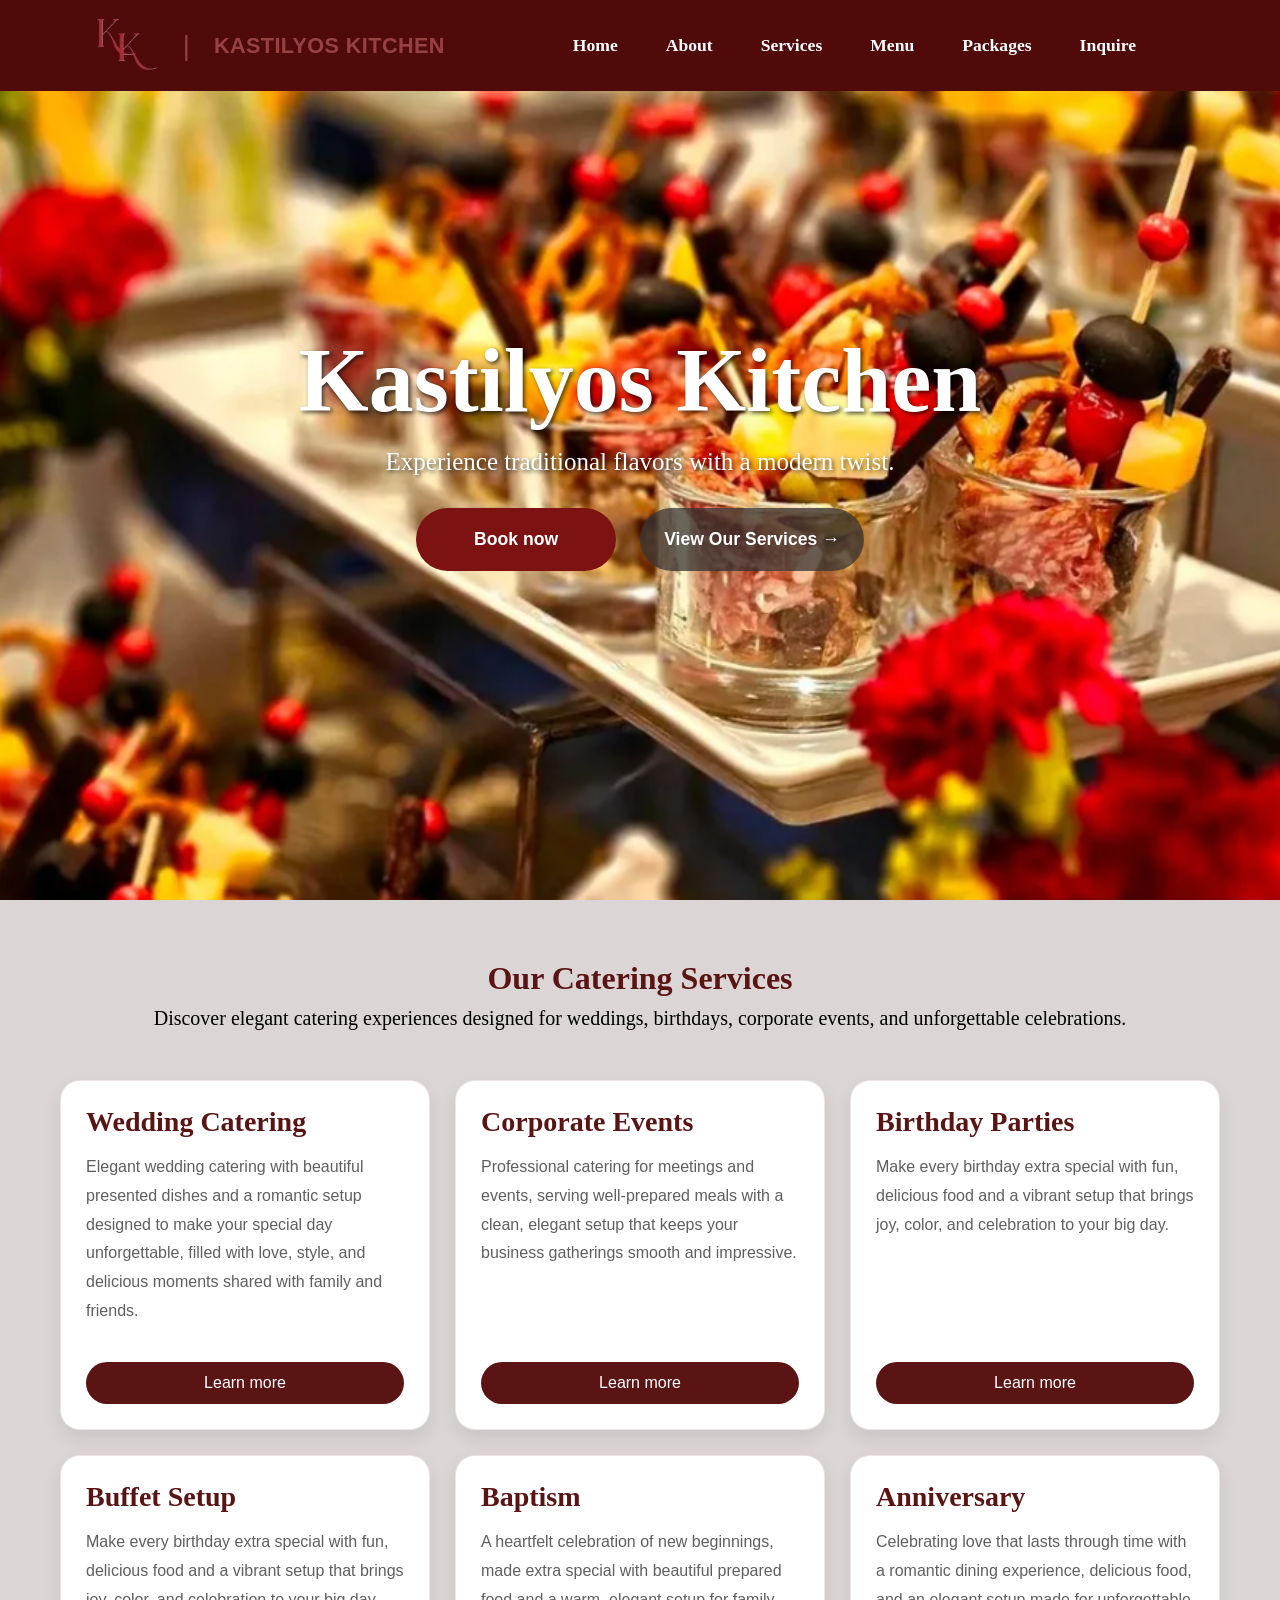
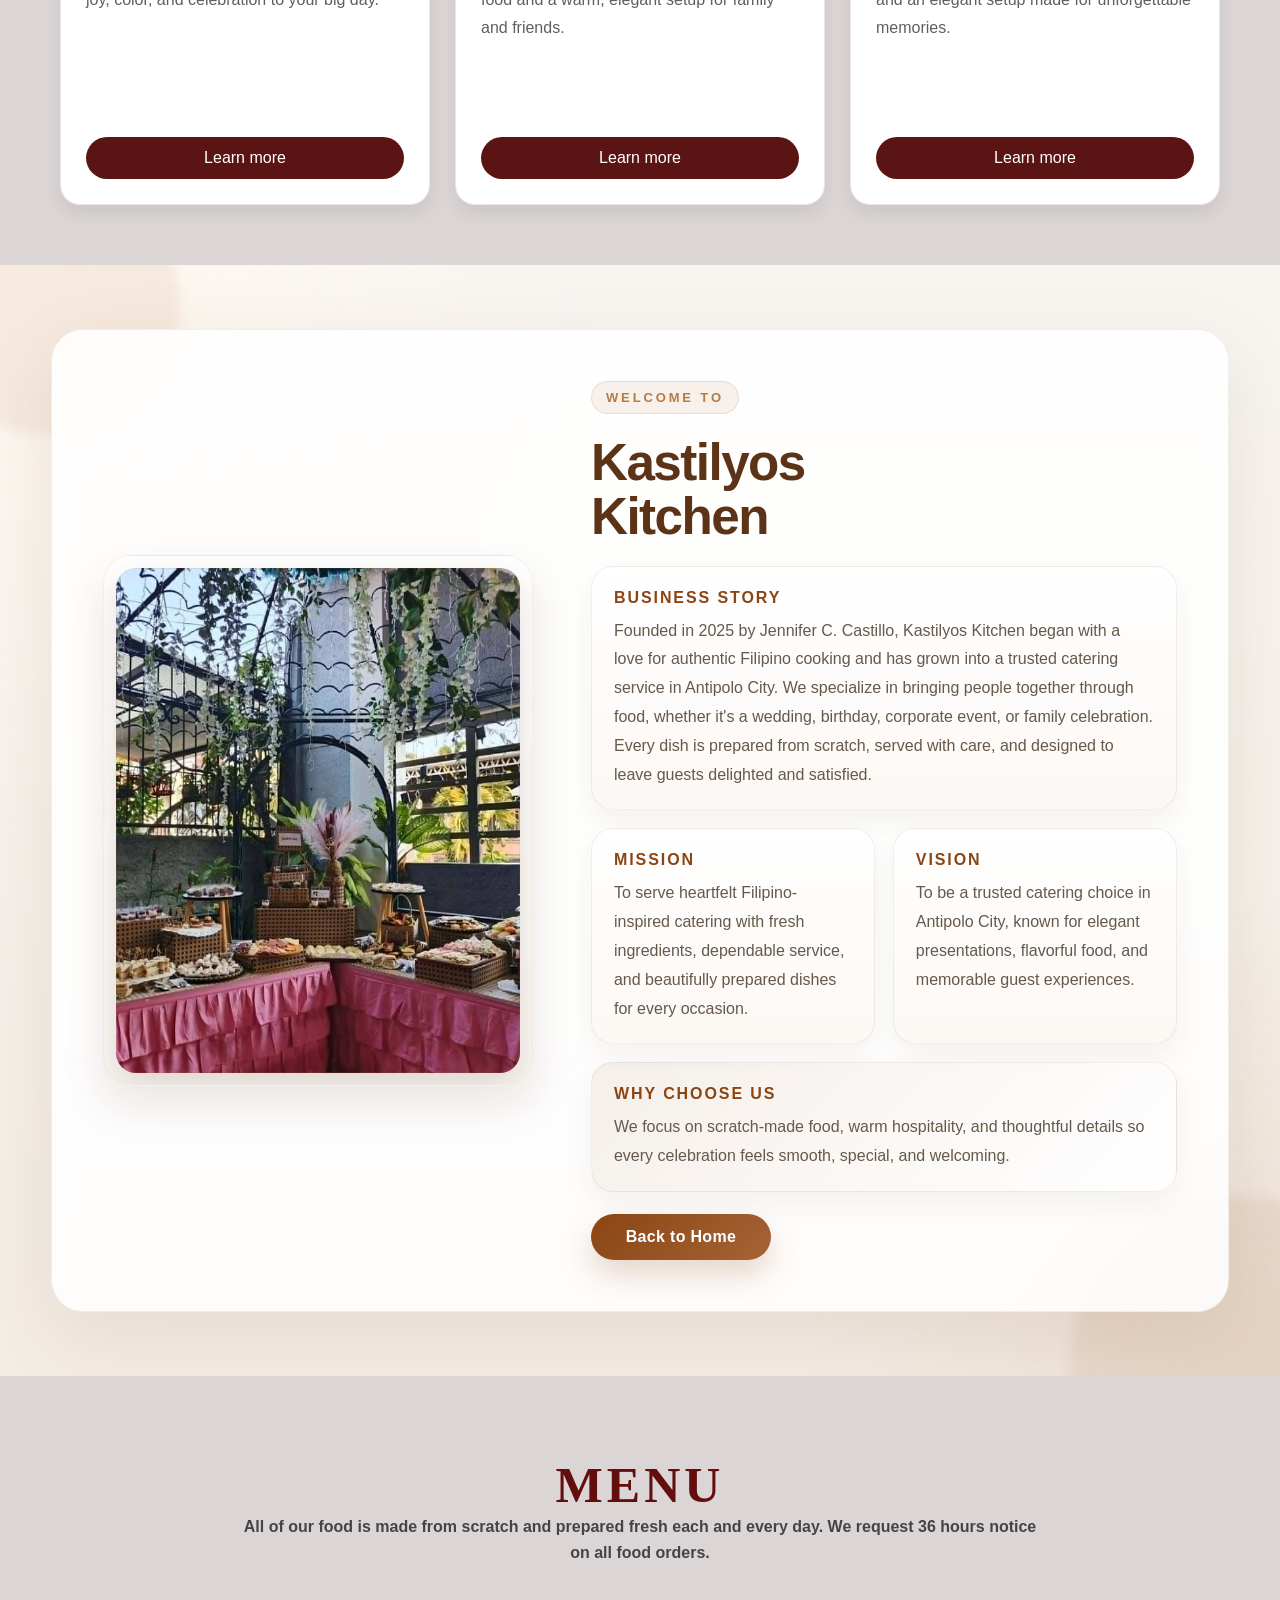
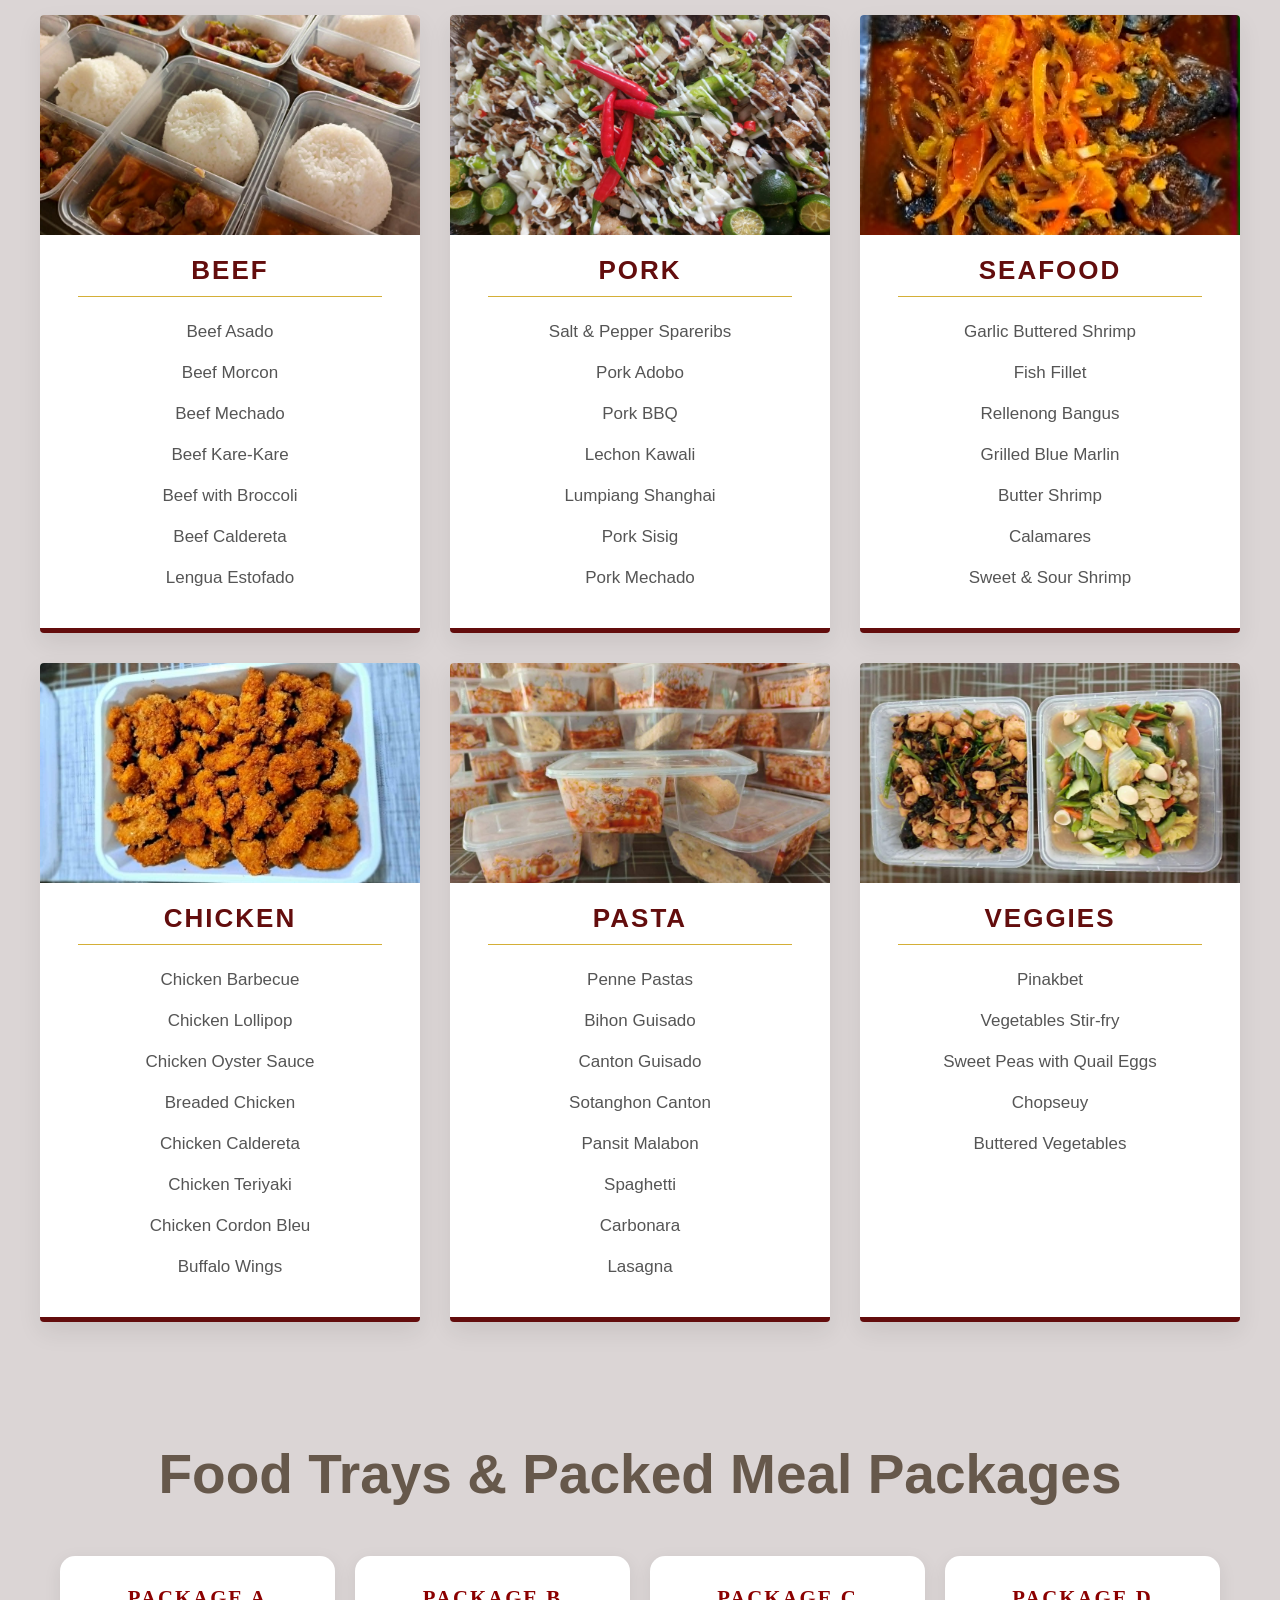
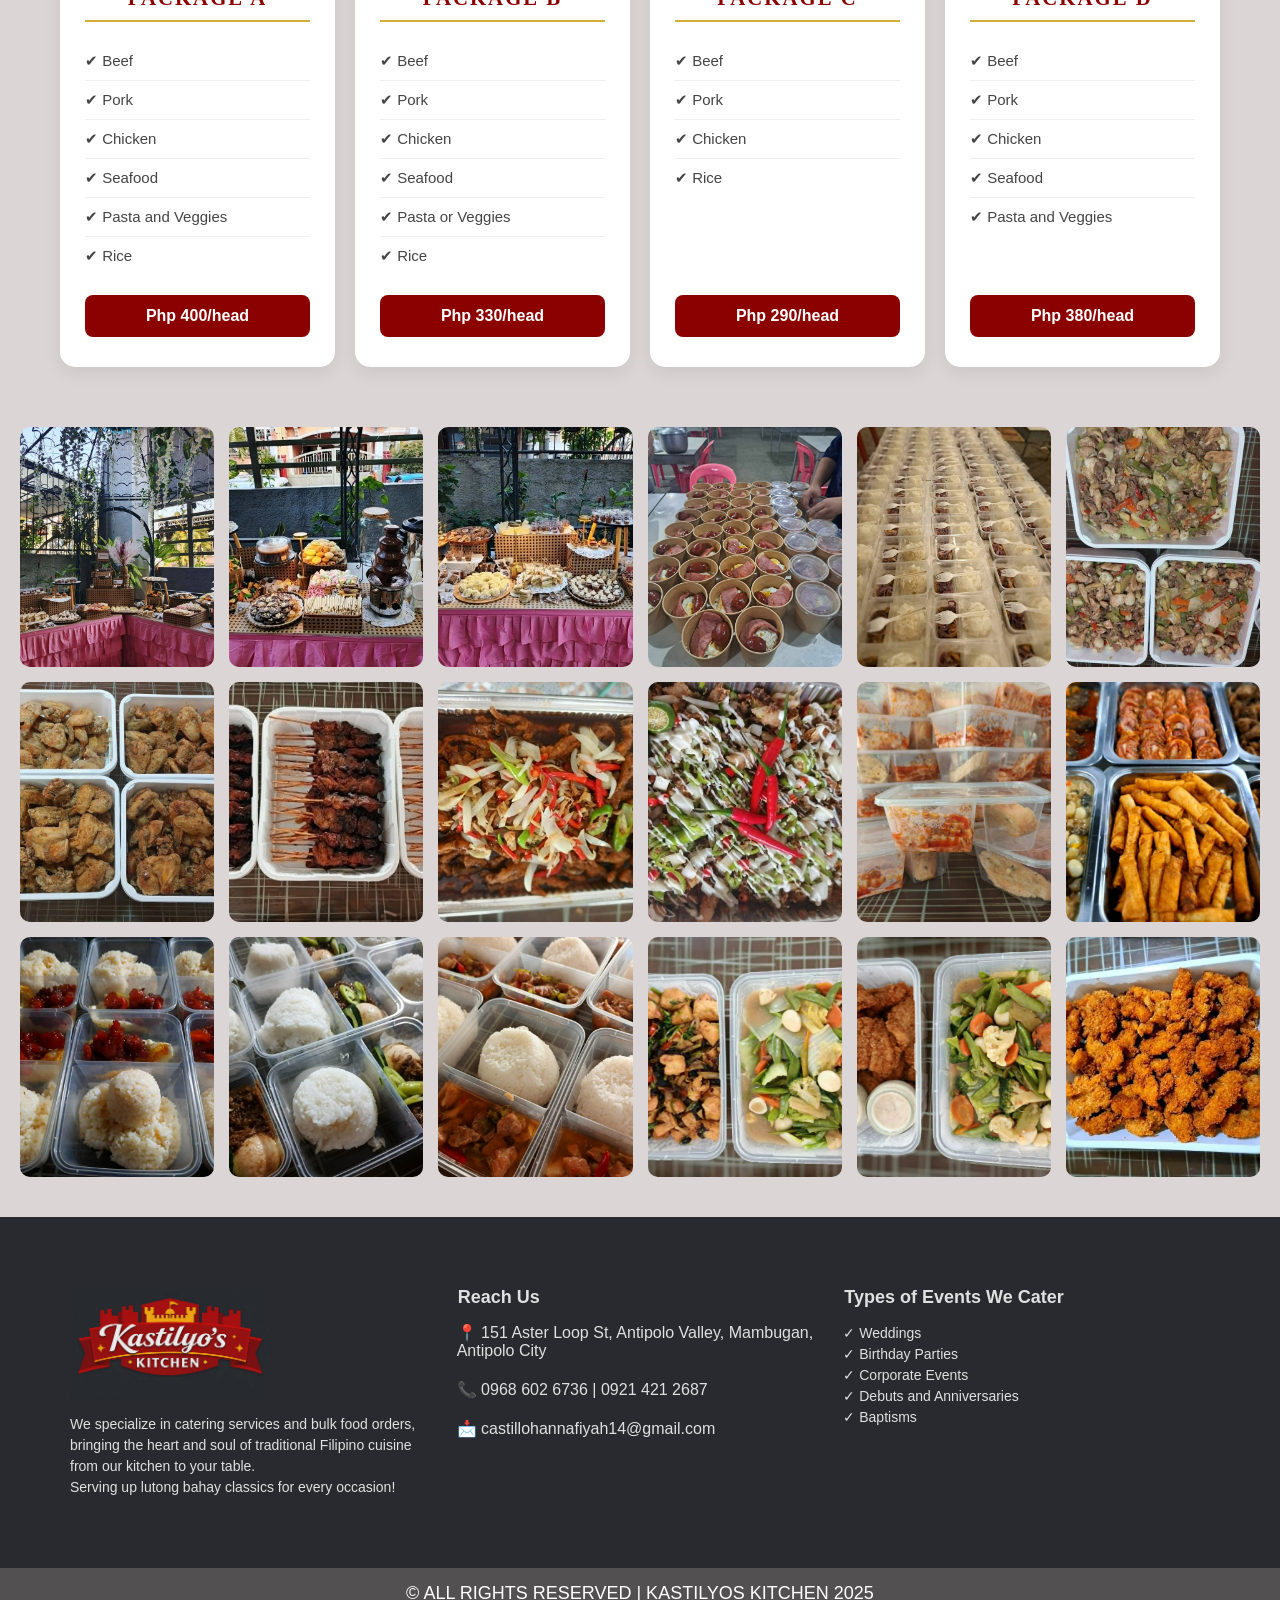
==== commit e7ed25f3: "Update index.html" ====
--- a/index.html
+++ b/index.html
@@ -27,7 +27,7 @@
       <!--Nav Links-->
       <ul class="nav-links">
         <li><a href="index.html">Home</a></li>
-        <li><a href="index.html">About</a></li>
+        <li><a href="about.html">About</a></li>
         <li><a href="service.html">Services</a></li>
         <li><a href="menu.html">Menu</a></li>
         <li><a href="package.html">Packages</a></li>
@@ -52,7 +52,7 @@
         <!--Sidebar Links-->
         <ul class="sidebar-links">
           <li><a href="index.html">Home</a></li>
-          <li><a href="index.html">About Us</a></li>
+          <li><a href="about.html">About Us</a></li>
           <li><a href="service.html">Services</a></li>
           <li><a href="menu.html">Menu</a></li>
           <li><a href="package.html">Packages</a></li>
--- a/css/abt.css
+++ b/css/abt.css
@@ -0,0 +1,403 @@
+/* about.css */
+html,
+body {
+  overflow-x: hidden;
+  max-width: 100%;
+}
+/* ABout us*/
+.About-page {
+  width: 100%;
+  height: 65vh;
+  background:
+    linear-gradient(rgba(0, 0, 0, 0.6), rgba(0, 0, 0, 0.6)),
+    url("../imgs/pack1.jpg"); /* bg pic */
+  background-size: cover;
+  background-position: center;
+  display: flex;
+  align-items: center;
+  justify-content: center;
+}
+.About-header {
+  text-align: center;
+  color: #fff;
+  padding: 0 20px;
+}
+
+/* SERVICE H1 & P */
+.About-header h1 {
+  margin-bottom: 1rem;
+  font-size: clamp(2.5rem, 6vw, 4rem);
+  color: #ffffff;
+  font-family: "DM Serif Display", serif;
+}
+
+.About-header p {
+  margin-bottom: 1rem;
+  font-size: clamp(0.95rem, 2.5vw, 1.25rem);
+  color: #ffffff;
+  font-family: "DM Serif Display", serif;
+}
+
+.hero-divider {
+  width: 100px;
+  height: 4px;
+  background: #d4af37;
+  margin: 20px auto;
+}
+
+:root {
+  --about-bg: #f8f5f1;
+  --about-surface: rgba(255, 255, 255, 0.88);
+  --about-card: #ffffff;
+  --about-card-soft: #fcf8f4;
+  --about-heading: #5c3317;
+  --about-accent: #8b4513;
+  --about-accent-soft: #b67b45;
+  --about-text: #66584b;
+  --about-border: rgba(92, 51, 23, 0.08);
+  --about-shadow: 0 24px 80px rgba(92, 51, 23, 0.1);
+}
+
+* {
+  margin: 0;
+  padding: 0;
+  box-sizing: border-box;
+}
+
+html {
+  scroll-behavior: smooth;
+}
+
+body {
+  font-family: "Poppins", sans-serif;
+  background: var(--about-bg);
+  color: var(--about-text);
+  overflow-x: hidden;
+}
+
+.about-page {
+  position: relative;
+  isolation: isolate;
+  min-height: 100vh;
+  min-height: 100svh;
+  display: flex;
+  align-items: center;
+  justify-content: center;
+  padding: clamp(28px, 5vw, 84px) clamp(16px, 4vw, 80px);
+  overflow: hidden;
+  background:
+    radial-gradient(
+      circle at top left,
+      rgba(255, 248, 240, 0.95),
+      transparent 35%
+    ),
+    radial-gradient(
+      circle at bottom right,
+      rgba(182, 123, 69, 0.12),
+      transparent 28%
+    ),
+    linear-gradient(180deg, #f8f5f1 0%, #f4ede5 100%);
+}
+
+.about-page::before,
+.about-page::after {
+  content: "";
+  position: absolute;
+  border-radius: 50%;
+  pointer-events: none;
+  z-index: -1;
+  filter: blur(6px);
+}
+
+.about-page::before {
+  width: 260px;
+  height: 260px;
+  top: -90px;
+  left: -80px;
+  background: rgba(182, 123, 69, 0.1);
+}
+
+.about-page::after {
+  width: 340px;
+  height: 340px;
+  right: -130px;
+  bottom: -160px;
+  background: rgba(139, 69, 19, 0.08);
+}
+
+.about-container {
+  width: min(1240px, 100%);
+  display: grid;
+  grid-template-columns: minmax(300px, 430px) minmax(0, 1fr);
+  gap: clamp(24px, 4.5vw, 72px);
+  align-items: center;
+  padding: clamp(20px, 4vw, 56px);
+  background: var(--about-surface);
+  border: 1px solid var(--about-border);
+  border-radius: 32px;
+  box-shadow: var(--about-shadow);
+  backdrop-filter: blur(8px);
+  -webkit-backdrop-filter: blur(8px);
+  position: relative;
+  z-index: 1;
+}
+
+.about-image {
+  position: relative;
+  padding: 12px;
+  border-radius: 28px;
+  background: linear-gradient(
+    180deg,
+    rgba(255, 255, 255, 0.94),
+    rgba(248, 245, 241, 0.92)
+  );
+  border: 1px solid rgba(182, 123, 69, 0.12);
+  box-shadow: 0 18px 42px rgba(92, 51, 23, 0.12);
+  overflow: hidden;
+  animation: aboutFadeUp 0.8s ease both;
+}
+
+.about-image::after {
+  content: "";
+  position: absolute;
+  inset: 12px;
+  border-radius: 20px;
+  border: 1px solid rgba(182, 123, 69, 0.12);
+  pointer-events: none;
+}
+
+.about-image img {
+  display: block;
+  width: 100%;
+  aspect-ratio: 4 / 5;
+  object-fit: cover;
+  border-radius: 20px;
+  box-shadow: 0 14px 34px rgba(92, 51, 23, 0.16);
+  transition:
+    transform 0.45s ease,
+    box-shadow 0.45s ease;
+}
+
+.about-image:hover img {
+  transform: scale(1.02);
+  box-shadow: 0 18px 40px rgba(92, 51, 23, 0.18);
+}
+
+.about-content {
+  display: flex;
+  flex-direction: column;
+  gap: 22px;
+  min-width: 0;
+  animation: aboutFadeUp 0.8s ease 0.08s both;
+}
+
+.small-title {
+  display: inline-flex;
+  align-self: flex-start;
+  width: fit-content;
+  padding: 8px 14px;
+  border-radius: 999px;
+  background: rgba(182, 123, 69, 0.1);
+  border: 1px solid rgba(182, 123, 69, 0.18);
+  color: var(--about-accent-soft);
+  font-size: 13px;
+  letter-spacing: 0.22em;
+  font-weight: 600;
+}
+
+.about-content h1 {
+  font-size: clamp(2.4rem, 4vw, 3.8rem);
+  color: var(--about-heading);
+  line-height: 1.05;
+  letter-spacing: -0.03em;
+  max-width: 12ch;
+}
+
+.about-details {
+  display: grid;
+  grid-template-columns: repeat(2, minmax(0, 1fr));
+  gap: 18px;
+  align-items: stretch;
+}
+
+.about-card {
+  padding: 22px 22px 20px;
+  border-radius: 22px;
+  background: linear-gradient(
+    180deg,
+    var(--about-card) 0%,
+    var(--about-card-soft) 100%
+  );
+  border: 1px solid rgba(92, 51, 23, 0.08);
+  box-shadow: 0 12px 28px rgba(92, 51, 23, 0.06);
+  transition:
+    transform 0.32s ease,
+    box-shadow 0.32s ease,
+    border-color 0.32s ease;
+}
+
+.about-card:hover {
+  transform: translateY(-4px);
+  box-shadow: 0 18px 34px rgba(92, 51, 23, 0.1);
+  border-color: rgba(182, 123, 69, 0.24);
+}
+
+.about-card--story,
+.about-card--highlight {
+  grid-column: 1 / -1;
+}
+
+.about-card--highlight {
+  background: linear-gradient(
+    135deg,
+    rgba(139, 69, 19, 0.08),
+    rgba(255, 255, 255, 0.98)
+  );
+}
+
+.about-card h2 {
+  color: var(--about-accent);
+  font-size: 1rem;
+  text-transform: uppercase;
+  letter-spacing: 0.12em;
+  margin-bottom: 10px;
+}
+
+.about-card p {
+  color: var(--about-text);
+  font-size: 16px;
+  line-height: 1.8;
+}
+
+.about-btn {
+  align-self: flex-start;
+  display: inline-flex;
+  align-items: center;
+  justify-content: center;
+  min-width: 180px;
+  padding: 14px 30px;
+  border-radius: 999px;
+  background: linear-gradient(135deg, #8b4513, #a56437);
+  color: #ffffff;
+  text-decoration: none;
+  font-weight: 600;
+  letter-spacing: 0.02em;
+  box-shadow: 0 14px 30px rgba(139, 69, 19, 0.22);
+  transition:
+    transform 0.3s ease,
+    box-shadow 0.3s ease,
+    background 0.3s ease;
+}
+
+.about-btn:hover {
+  transform: translateY(-3px);
+  box-shadow: 0 18px 36px rgba(139, 69, 19, 0.28);
+}
+
+.about-btn:focus-visible {
+  outline: 3px solid rgba(182, 123, 69, 0.35);
+  outline-offset: 4px;
+}
+
+@keyframes aboutFadeUp {
+  from {
+    opacity: 0;
+    transform: translateY(16px);
+  }
+  to {
+    opacity: 1;
+    transform: translateY(0);
+  }
+}
+
+@media (max-width: 980px) {
+  .about-container {
+    grid-template-columns: 1fr;
+    text-align: center;
+  }
+
+  .about-image {
+    width: 100%;
+    max-width: 640px;
+    margin: 0 auto;
+  }
+
+  .about-content {
+    align-items: center;
+  }
+
+  .small-title {
+    align-self: center;
+  }
+
+  .about-content h1 {
+    max-width: none;
+  }
+
+  .about-details {
+    width: 100%;
+  }
+
+  .about-card {
+    text-align: left;
+  }
+
+  .about-btn {
+    align-self: center;
+  }
+}
+
+@media (max-width: 720px) {
+  .about-page {
+    padding: 18px 12px 24px;
+  }
+
+  .about-container {
+    padding: 16px;
+    border-radius: 24px;
+  }
+
+  .about-details {
+    grid-template-columns: 1fr;
+  }
+
+  .about-card {
+    padding: 18px;
+  }
+
+  .about-card p {
+    font-size: 15px;
+    line-height: 1.75;
+  }
+
+  .about-btn {
+    width: min(100%, 280px);
+  }
+}
+
+@media (prefers-reduced-motion: reduce) {
+  html {
+    scroll-behavior: auto;
+  }
+
+  .about-image,
+  .about-content,
+  .about-image img,
+  .about-card,
+  .about-btn {
+    animation: none;
+    transition: none;
+  }
+}
+
+/* SMALLER MOBILE */
+@media (max-width: 480px) {
+  .About-page h1 {
+    font-size: 1.8rem;
+    margin-bottom: 0.3rem;
+  }
+  .About-header p {
+    font-size: 0.8rem;
+    margin-bottom: 1em;
+  }
+}
--- a/css/menu-packages.css
+++ b/css/menu-packages.css
@@ -426,98 +426,8 @@
   cursor: pointer;
 }
 
-/* FOOTER */
-.footer {
-  background: #292a30;
-  padding: 60px 60px;
-  display: flex;
-  justify-content: space-between;
-  flex-wrap: wrap;
-}
-.footer-col {
-  flex: 1;
-  min-width: 250px;
-  margin: 10px;
-}
-.footer-logo {
-  width: 200px;
-  margin-bottom: 10px;
-}
-.footer p {
-  color: #e0e0e0;
-  font-size: 14px;
-  line-height: 1.5;
-}
-.footer h3 {
-  margin-bottom: 15px;
-  font-size: 18px;
-  padding-left: 1px;
-  color: #e0e0e0;
-}
-.contact-item {
-  margin-bottom: 20px;
-  font-size: 16px;
-  color: #e0e0e0;
-}
-.footer-bottom {
-  background: #525050;
-  color: #fff;
-  padding: 15px 60px;
-  display: flex;
-  justify-content: center;
-  flex-wrap: wrap;
-  font-size: 18px;
-}
-/* TABLET */
-@media (max-width: 940px) {
-  .footer {
-    flex-direction: column;
-    padding: 25px 20px;
-    gap: 0.5rem;
-    text-align: center;
-  }
-  .footer-col {
-    min-width: 100%;
-    margin: 5px 0;
-    padding: 10px 0;
-    border-bottom: 1px solid rgba(255, 255, 255, 0.1);
-  }
-  .footer-col:last-child {
-    border-bottom: none;
-  }
-  .footer-logo {
-    width: 100px;
-    margin: 0 auto 8px;
-  }
-  .footer h3 {
-    font-size: 20px;
-    margin-bottom: 8px;
-  }
-  .footer p,
-  .contact-item {
-    font-size: 20px;
-    margin-bottom: 6px;
-    line-height: 1.4;
-  }
-  .footer-bottom {
-    padding: 10px 15px;
-    font-size: 11px;
-    text-align: center;
-  }
-}
-
 /* SMALLER MOBILE */
 @media (max-width: 480px) {
-  .footer h3 {
-    font-size: 14px;
-    margin-bottom: 8px;
-  }
-  .footer p,
-  .contact-item {
-    font-size: 12px;
-    margin-bottom: 6px;
-    line-height: 1.4;
-  }
   .Menu-Pack-page h1 {
     font-size: 1.8rem;
     margin-bottom: 0.3rem;
--- a/css/serv.css
+++ b/css/serv.css
@@ -214,85 +214,6 @@
   text-align: left;
 }
 
-/* FOOTER */
-.footer {
-  background: #292a30;
-  padding: 60px 60px;
-  display: flex;
-  justify-content: space-between;
-  flex-wrap: wrap;
-}
-.footer-col {
-  flex: 1;
-  min-width: 250px;
-  margin: 10px;
-}
-.footer-logo {
-  width: 200px;
-  margin-bottom: 10px;
-}
-.footer p {
-  color: #e0e0e0;
-  font-size: 14px;
-  line-height: 1.5;
-}
-.footer h3 {
-  margin-bottom: 15px;
-  font-size: 18px;
-  padding-left: 1px;
-  color: #e0e0e0;
-}
-.contact-item {
-  margin-bottom: 20px;
-  font-size: 16px;
-  color: #e0e0e0;
-}
-.footer-bottom {
-  background: #525050;
-  color: #fff;
-  padding: 15px 60px;
-  display: flex;
-  justify-content: center;
-  flex-wrap: wrap;
-  font-size: 18px;
-}
-/* TABLET */
-@media (max-width: 940px) {
-  .footer {
-    flex-direction: column;
-    padding: 25px 20px;
-    gap: 0.5rem;
-    text-align: center;
-  }
-  .footer-col {
-    min-width: 100%;
-    margin: 5px 0;
-    padding: 10px 0;
-    border-bottom: 1px solid rgba(255, 255, 255, 0.1);
-  }
-  .footer-col:last-child {
-    border-bottom: none;
-  }
-  .footer-logo {
-    width: 100px;
-    margin: 0 auto 8px;
-  }
-  .footer h3 {
-    font-size: 20px;
-    margin-bottom: 8px;
-  }
-  .footer p,
-  .contact-item {
-    font-size: 20px;
-    margin-bottom: 6px;
-    line-height: 1.4;
-  }
-  .footer-bottom {
-    padding: 10px 15px;
-    font-size: 11px;
-    text-align: center;
-  }
-}
 
 /* MOBILE */
 @media (max-width: 768px) {
@@ -328,16 +249,6 @@
 
 /* SMALLER MOBILE */
 @media (max-width: 480px) {
-  .footer h3 {
-    font-size: 14px;
-    margin-bottom: 8px;
-  }
-  .footer p,
-  .contact-item {
-    font-size: 12px;
-    margin-bottom: 6px;
-    line-height: 1.4;
-  }
   .Serv-page h1 {
     font-size: 1.8rem;
     margin-bottom: 0.3rem;
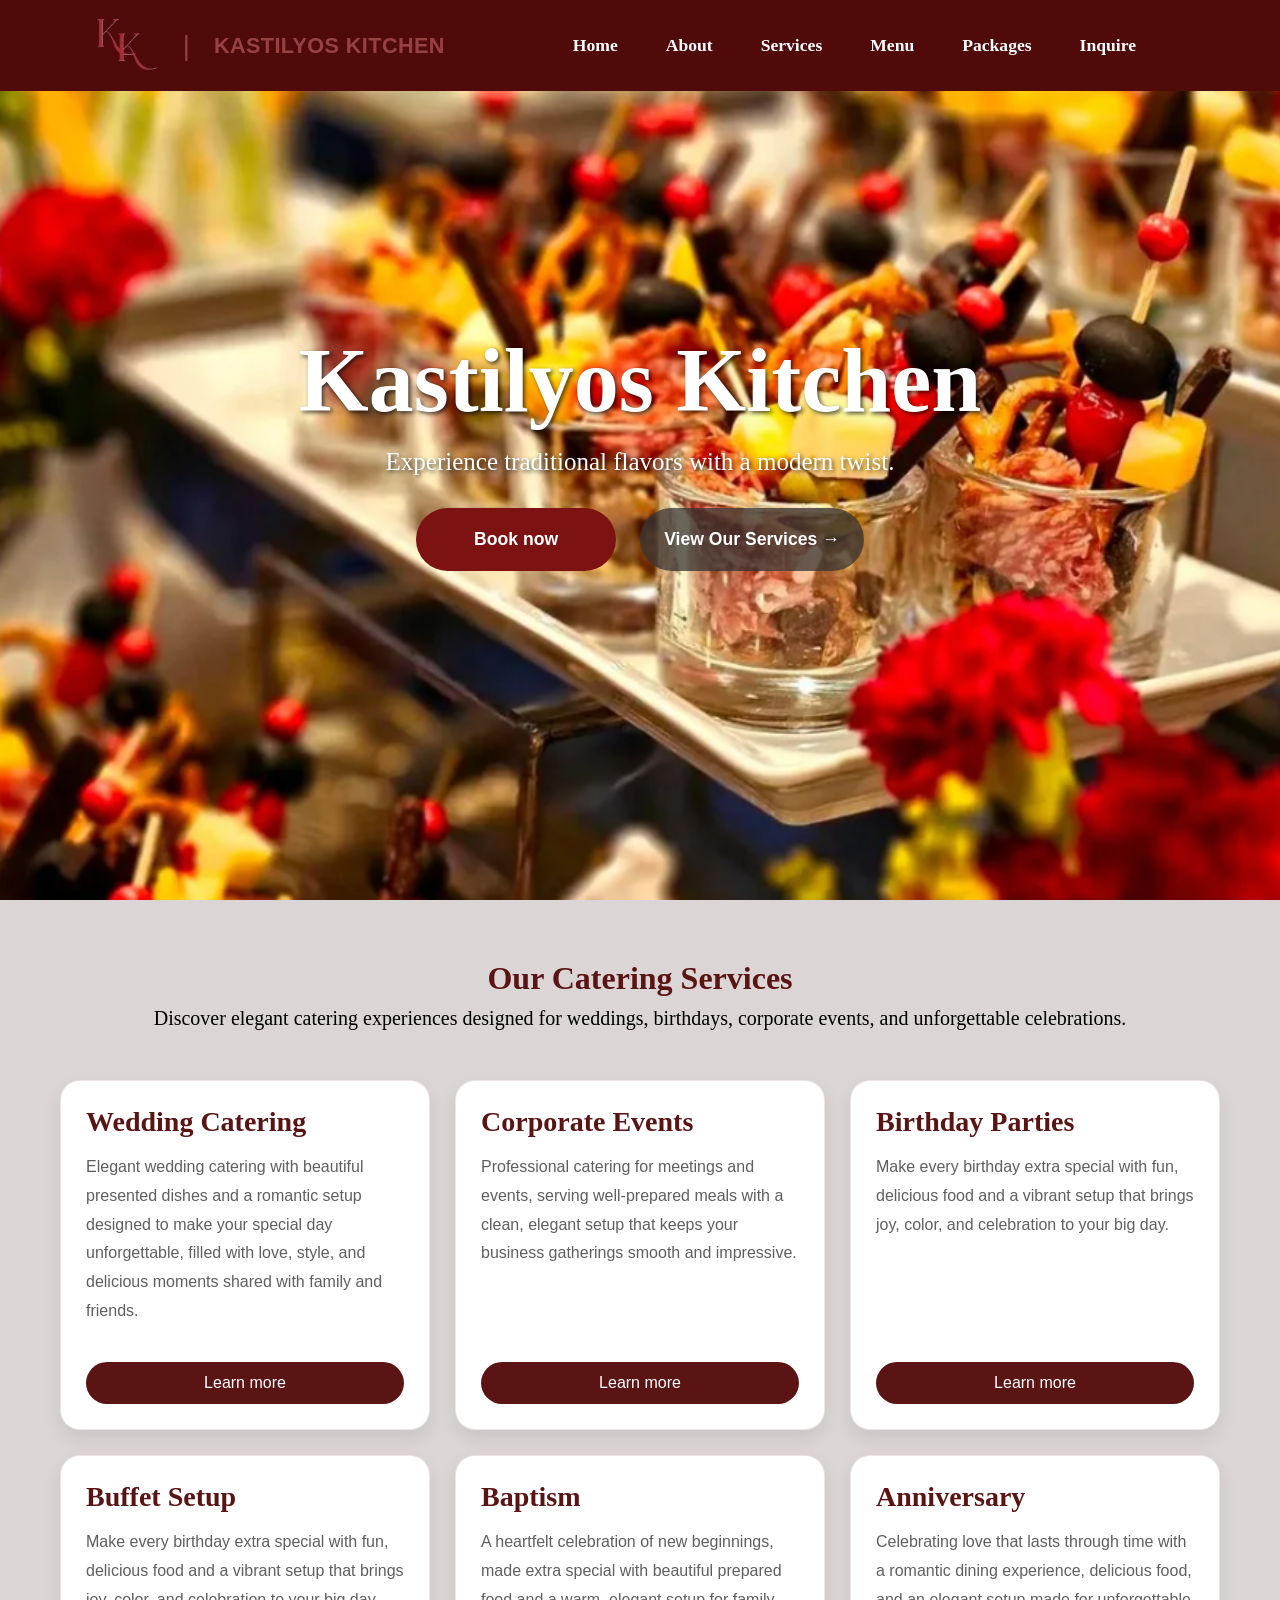
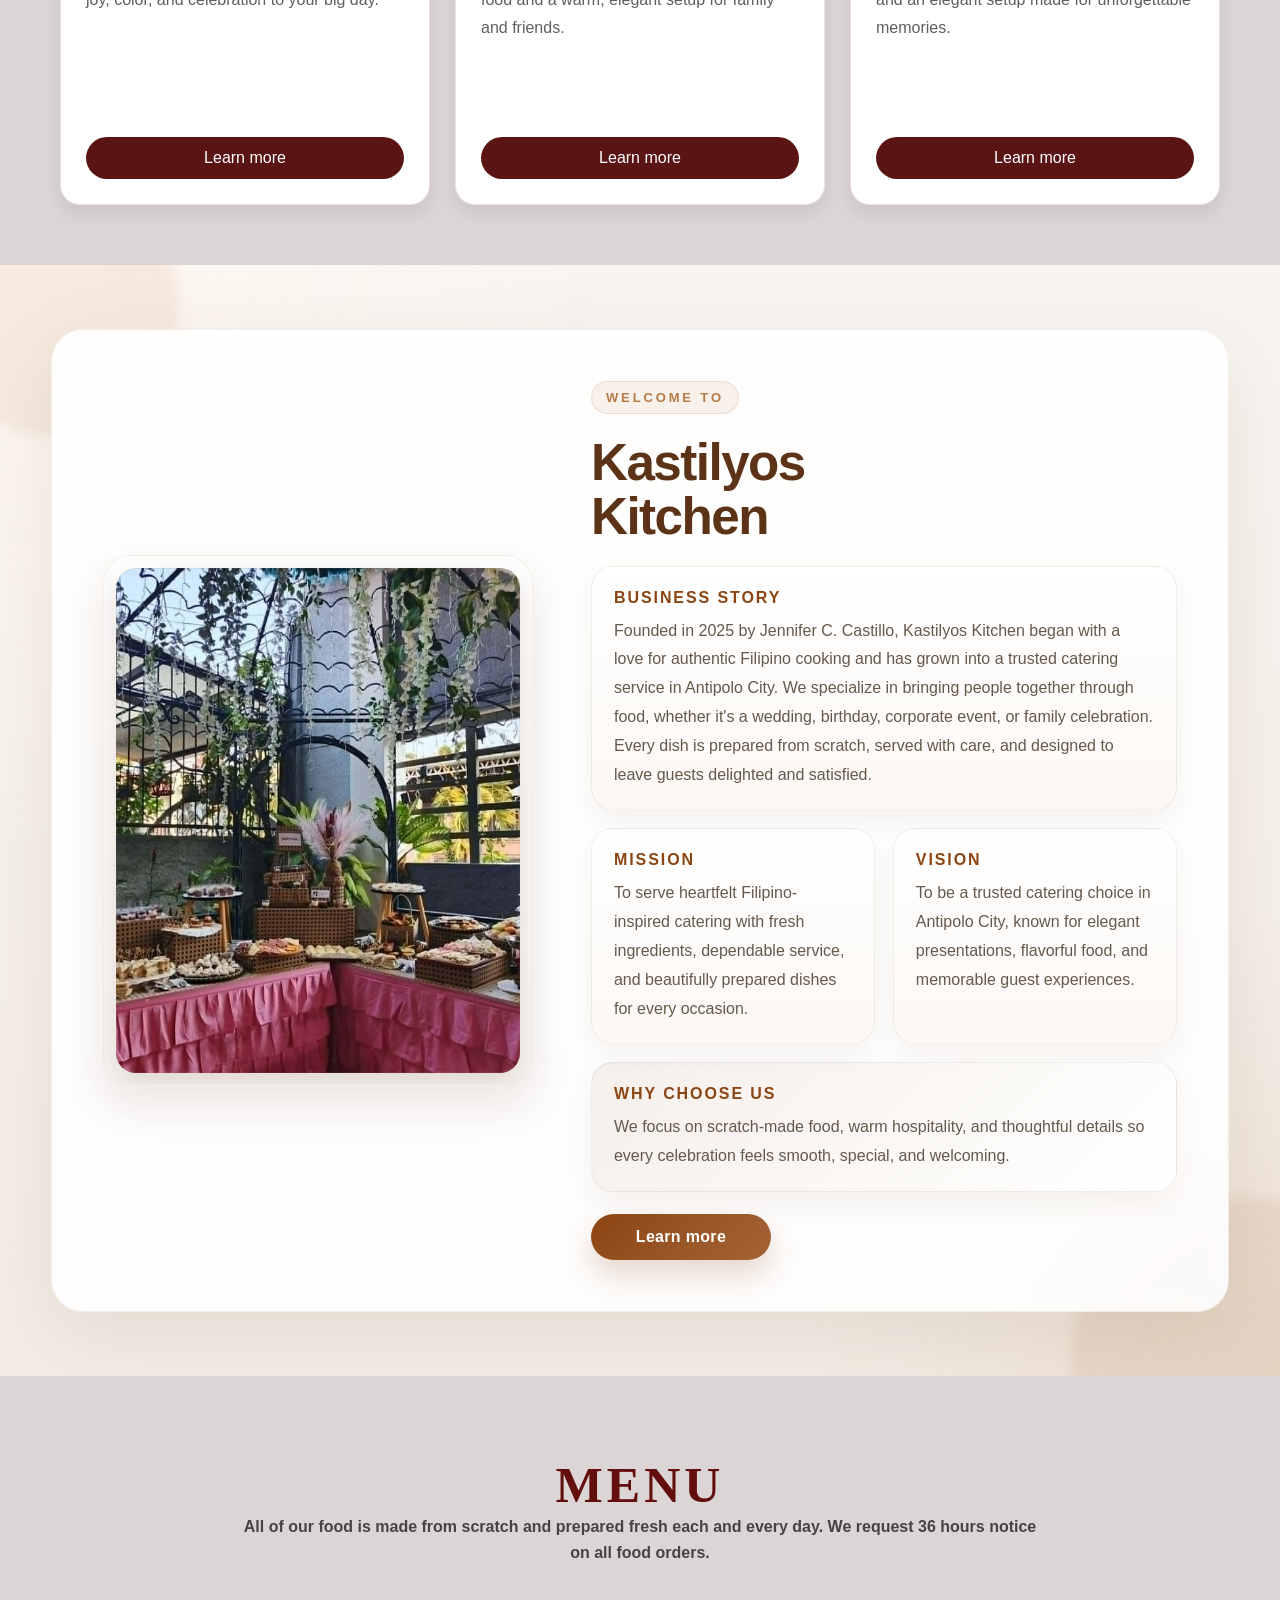
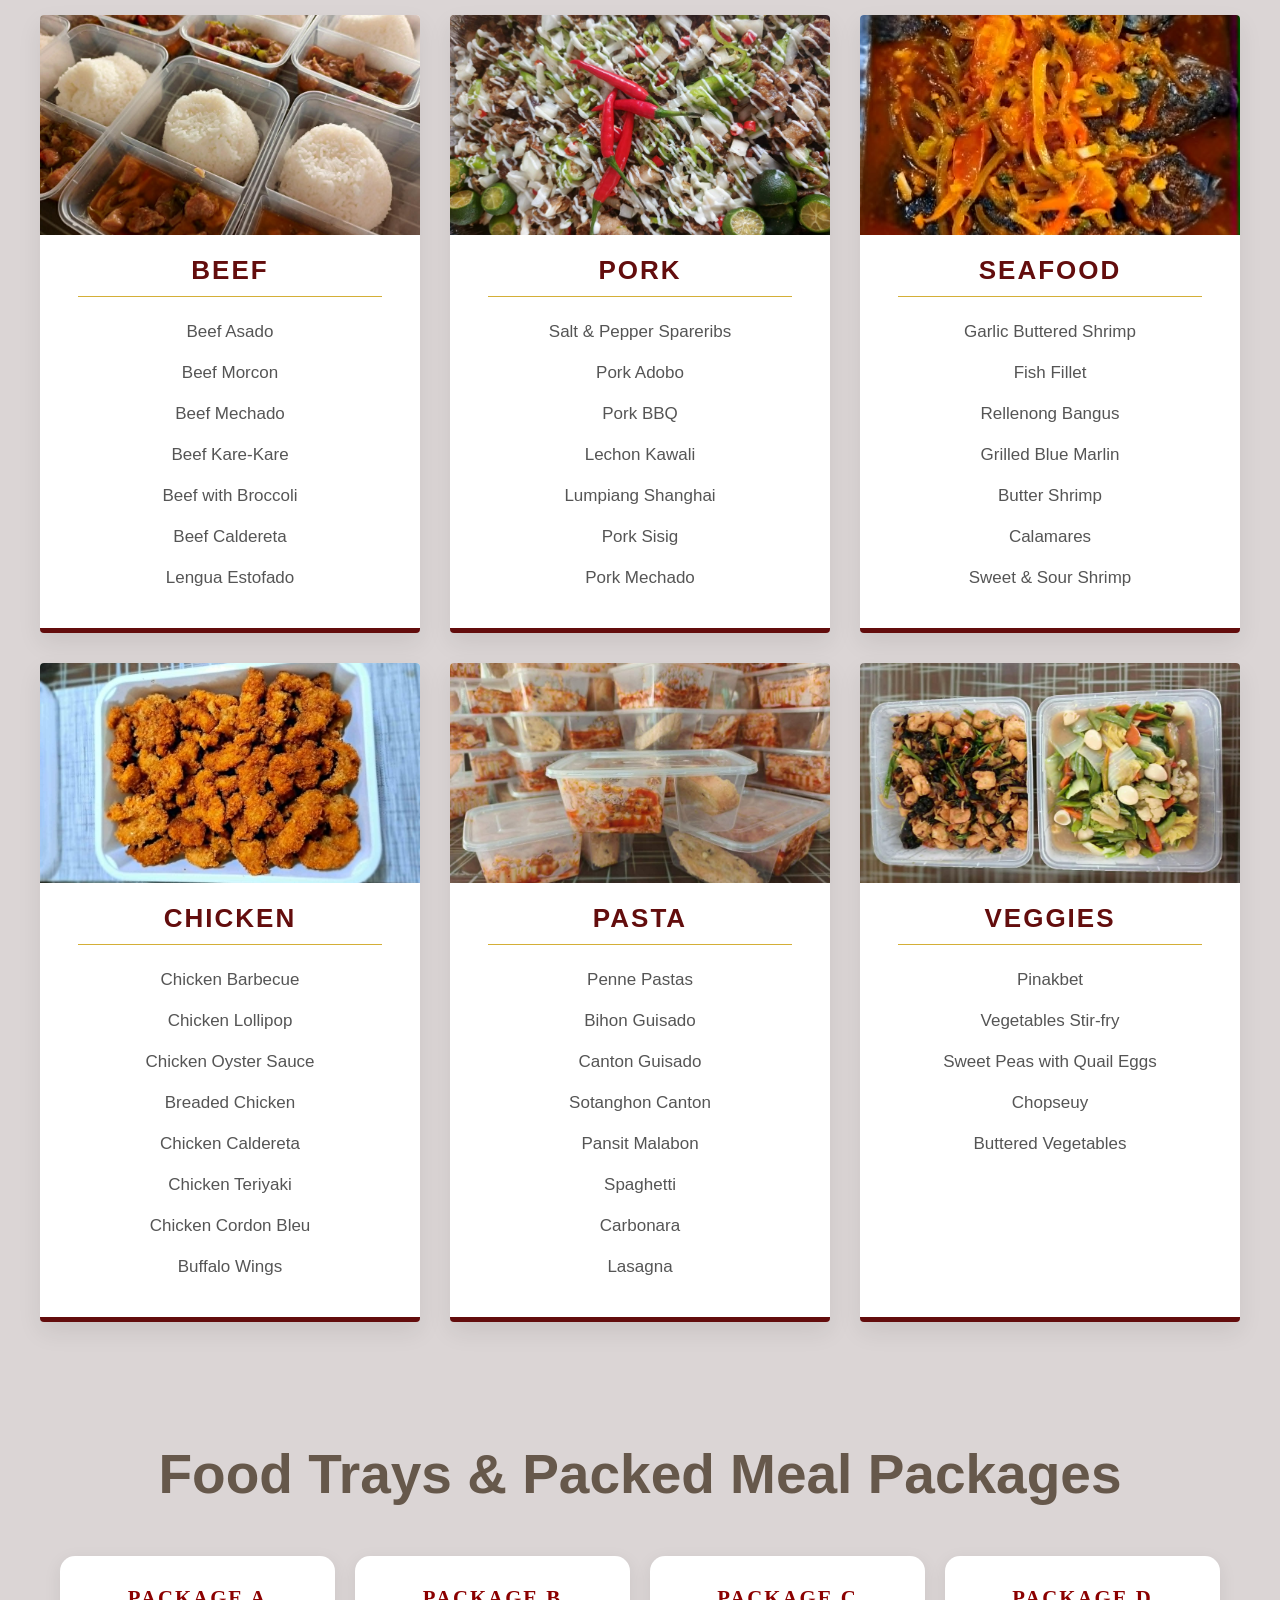
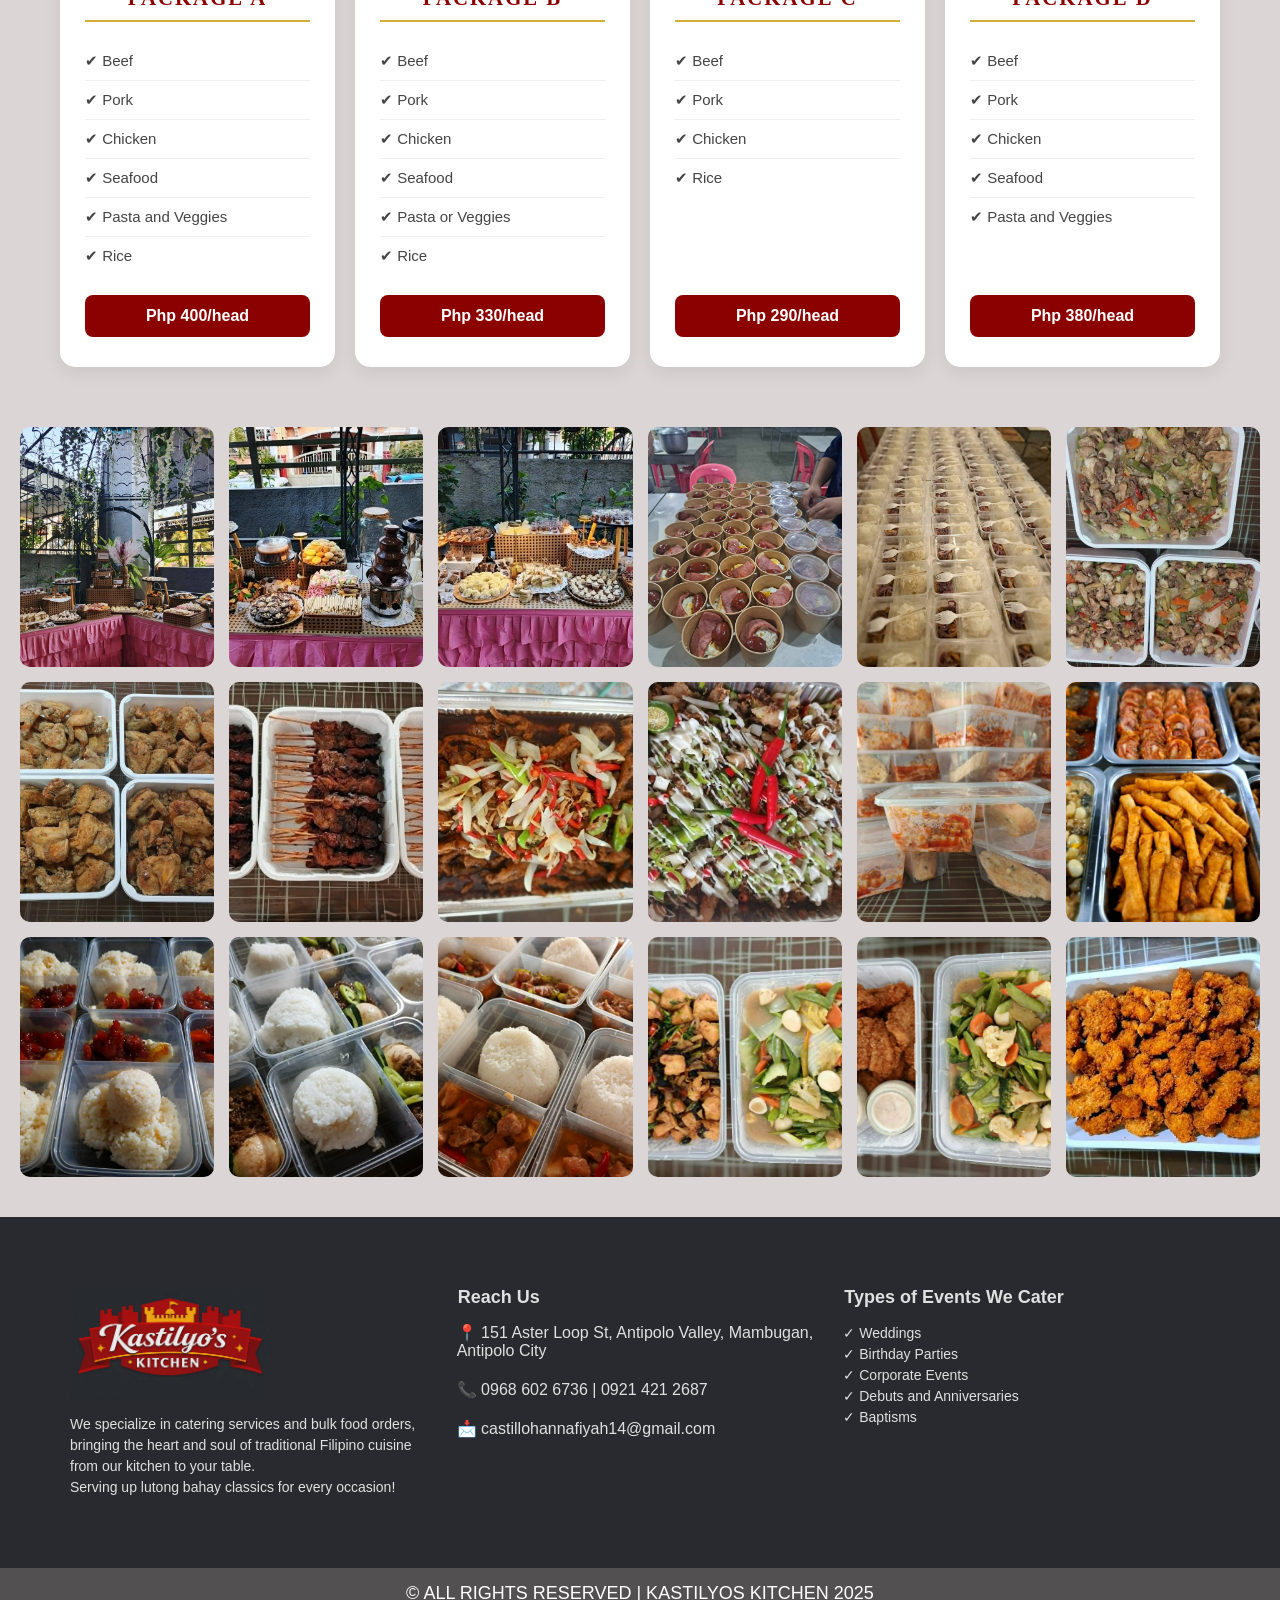
==== commit fc99c504: "Update index.html" ====
--- a/index.html
+++ b/index.html
@@ -379,7 +379,7 @@
             </article>
           </div>
 
-          <a href="index.html" class="about-btn">Back to Home</a>
+          <a href="about.html" class="about-btn">Learn more</a>
         </div>
       </div>
     </section>
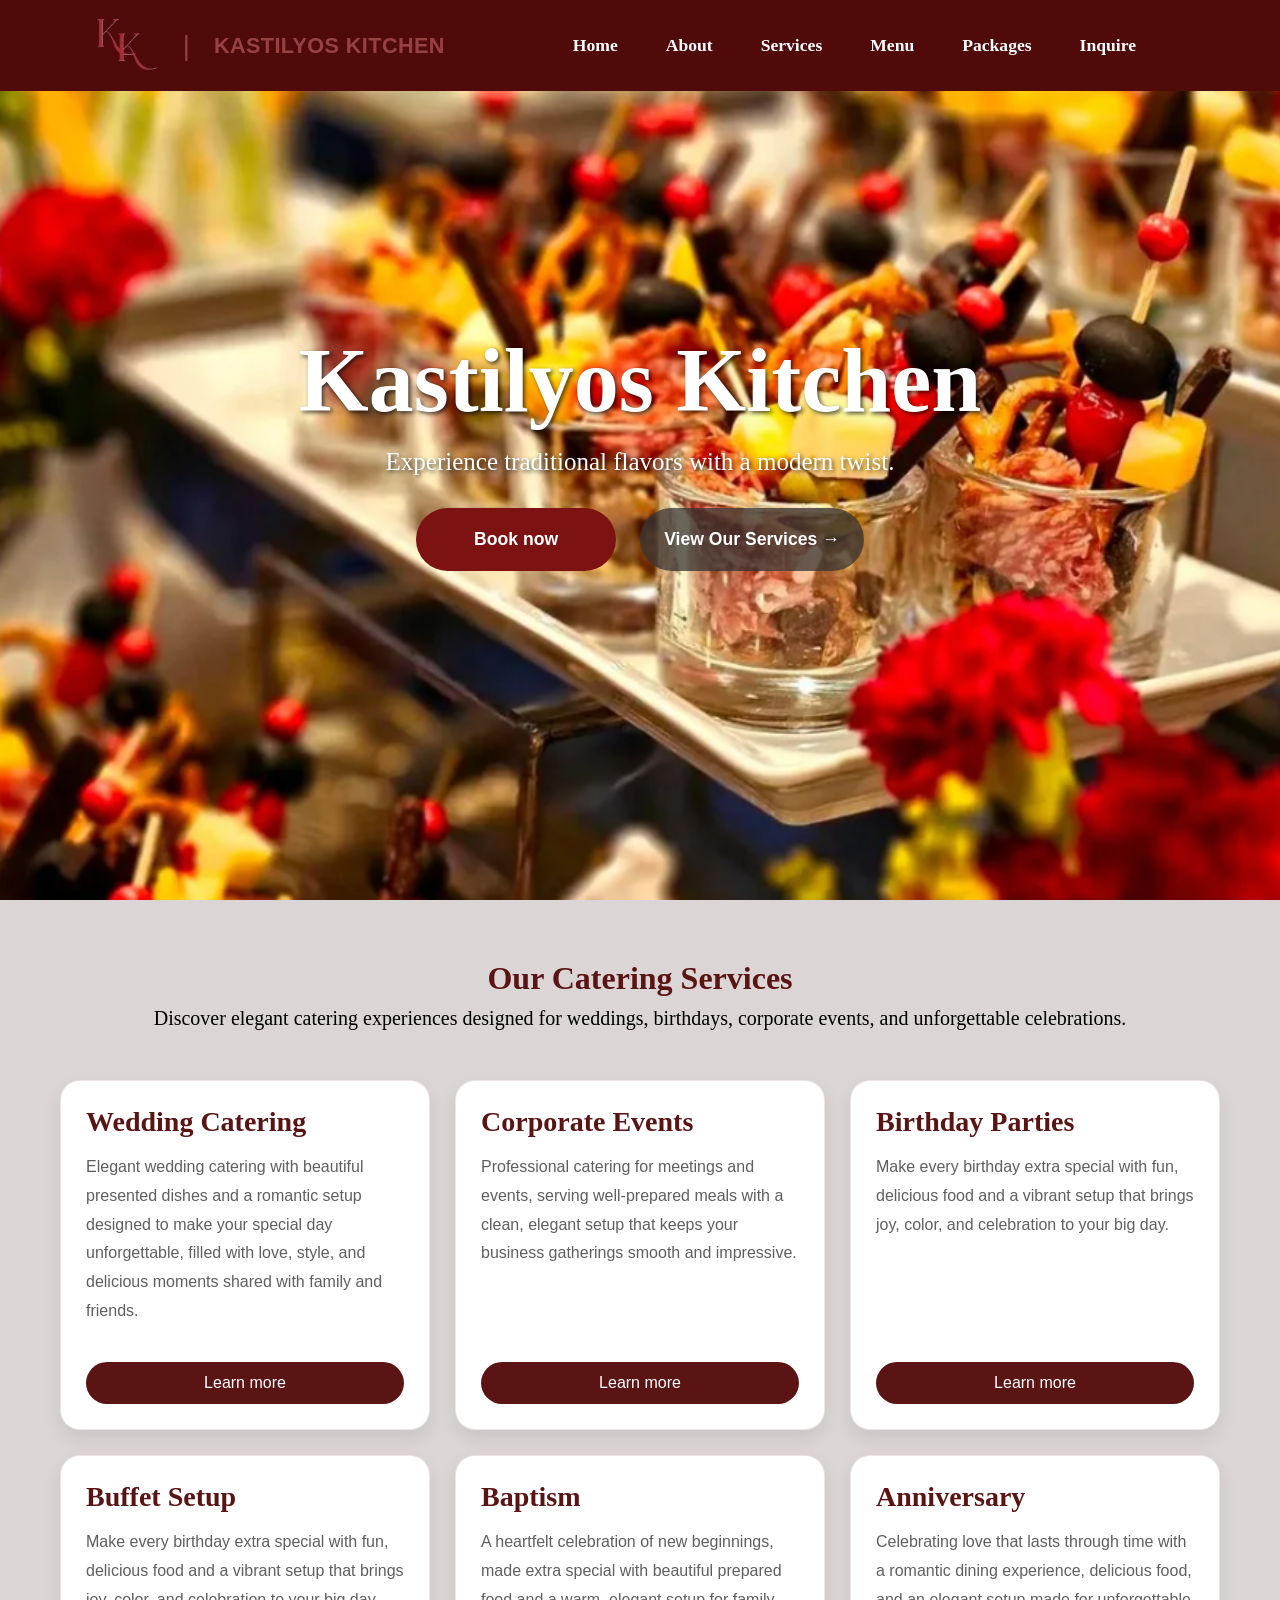
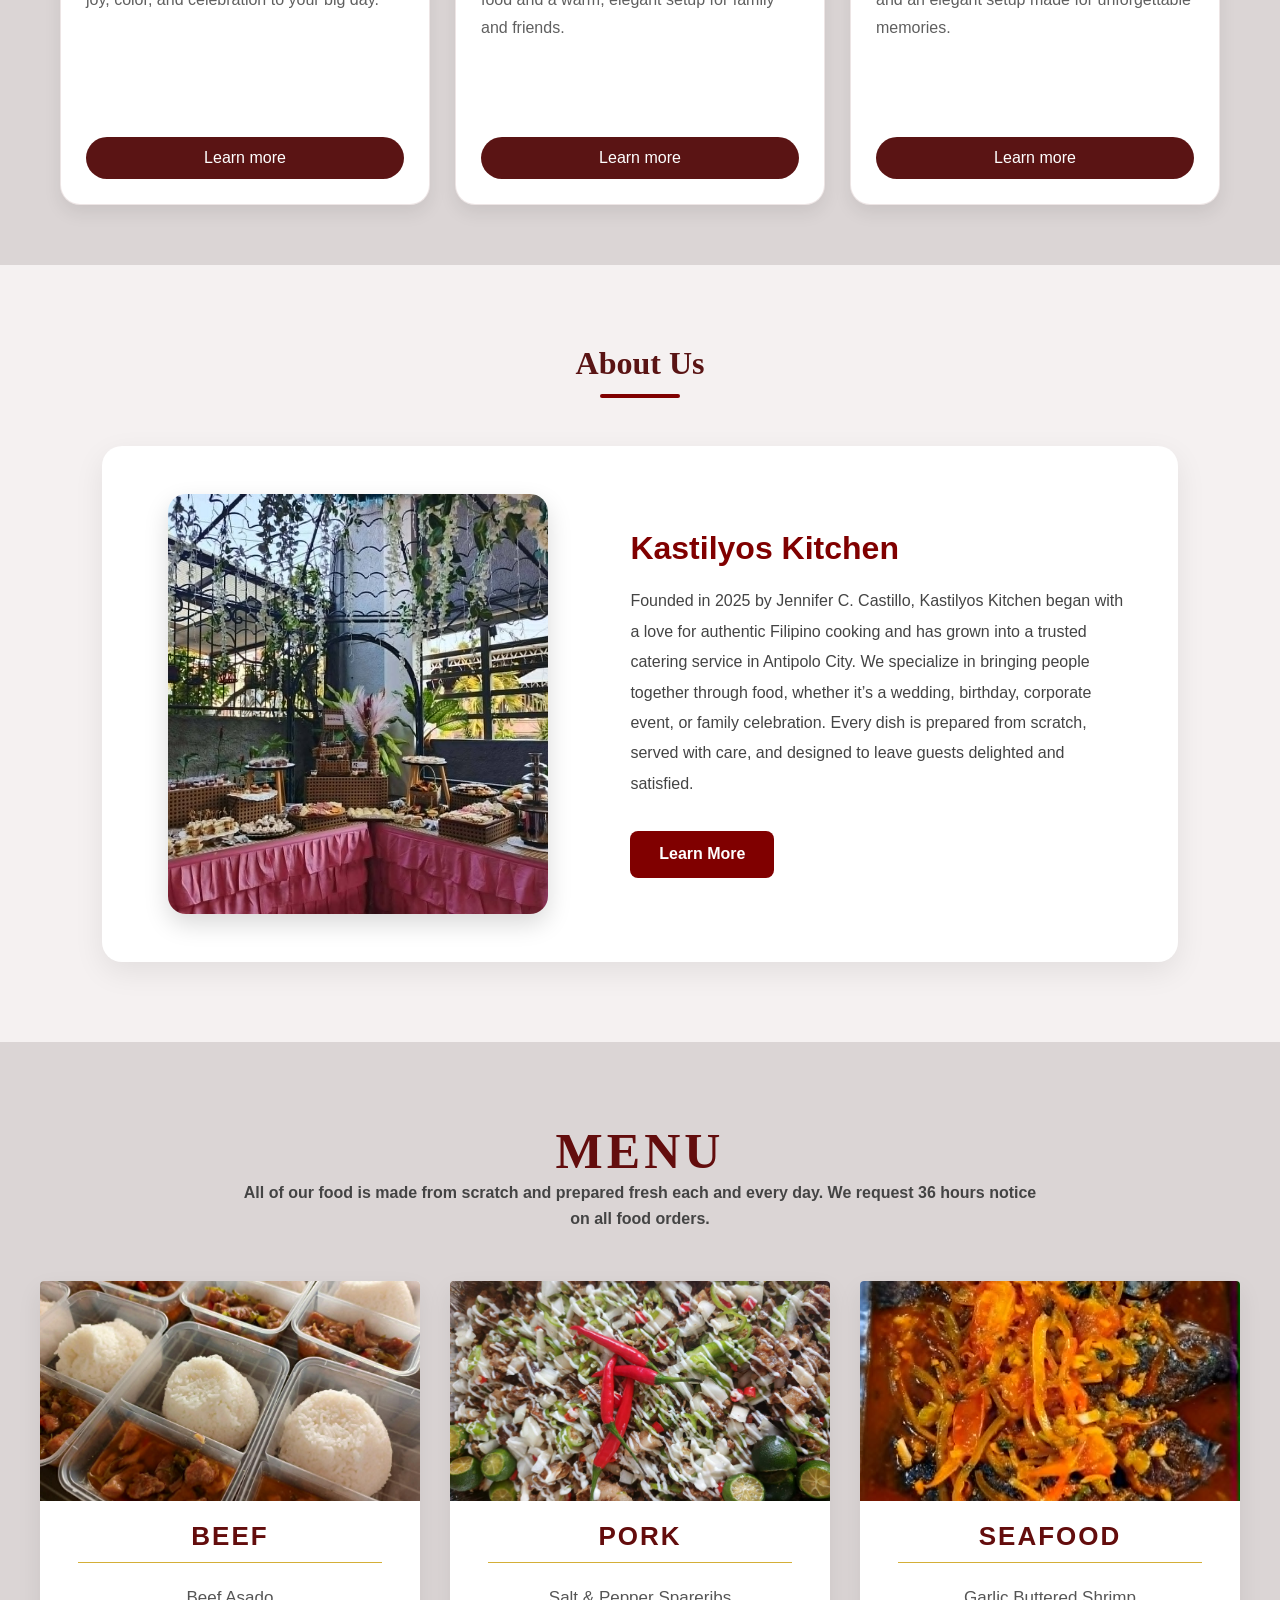
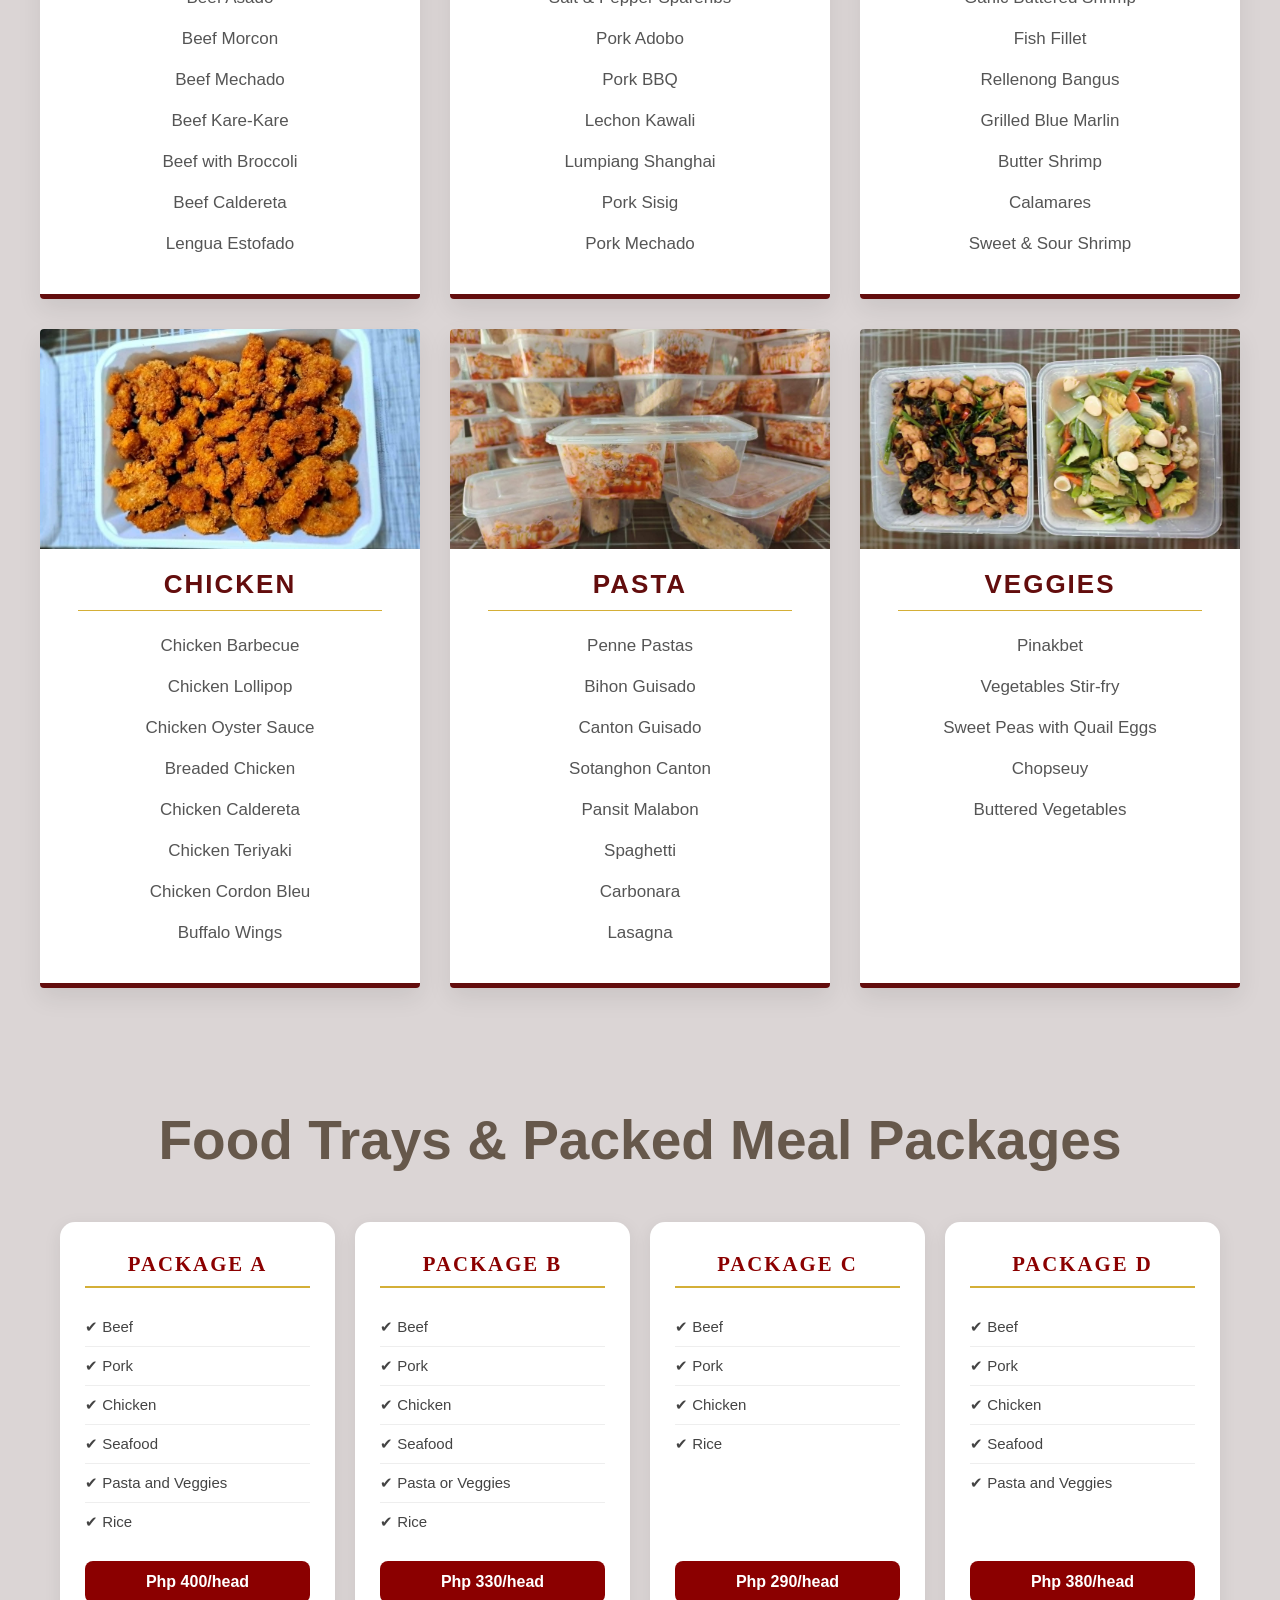
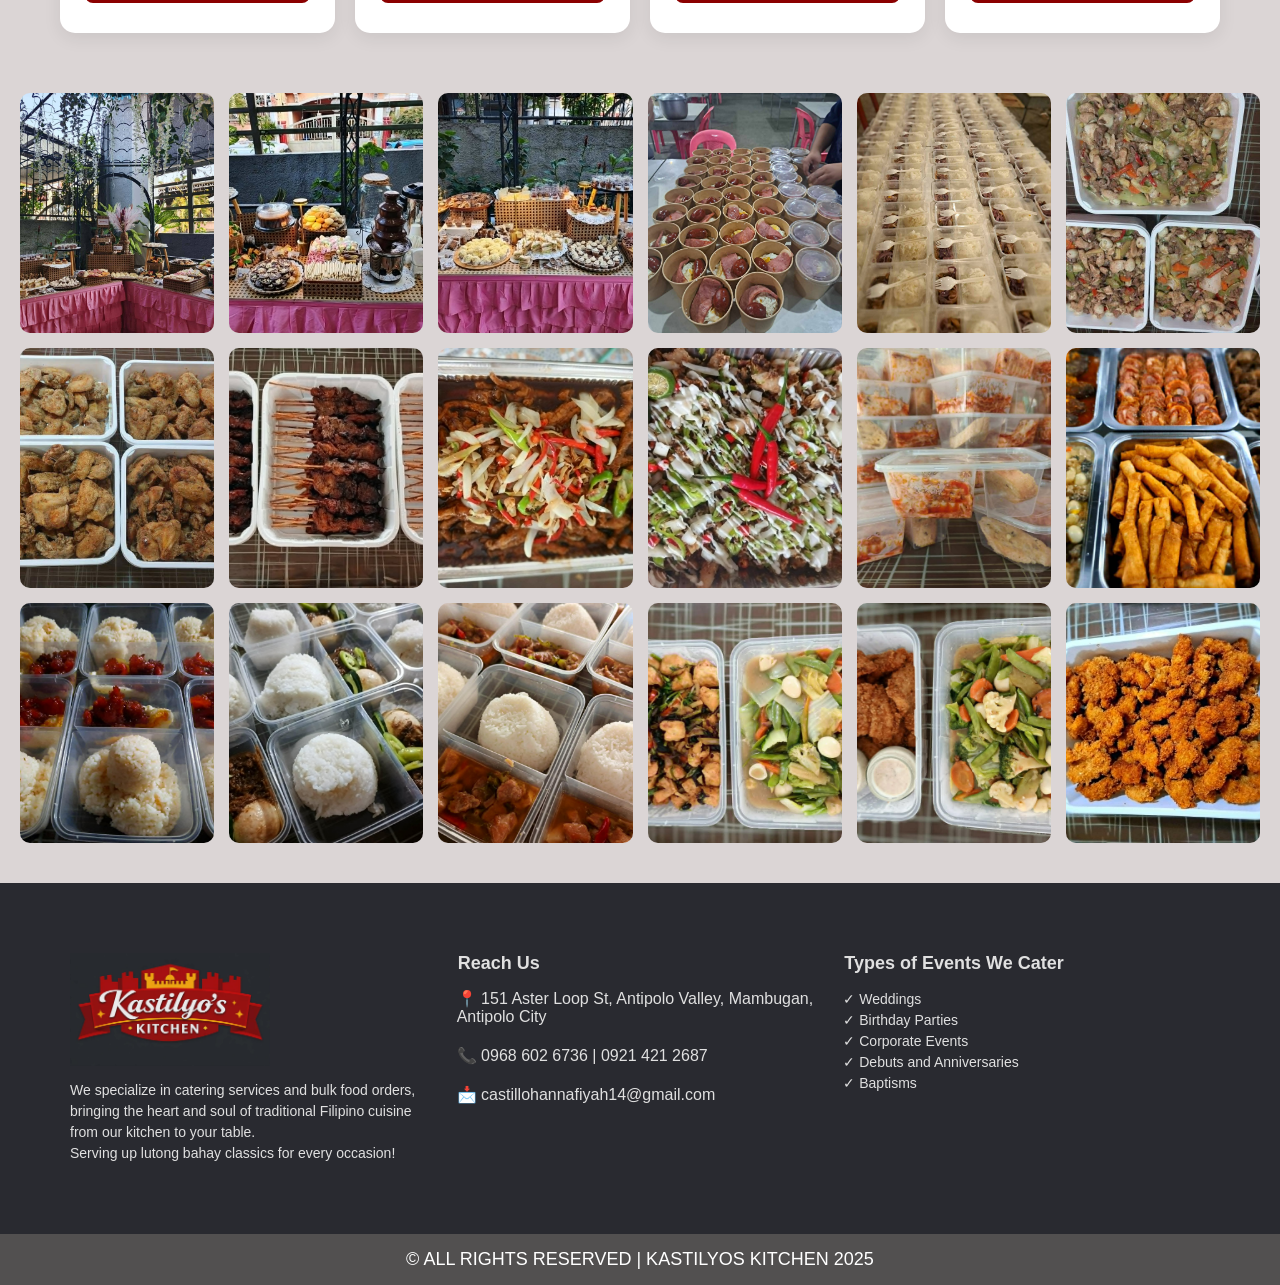
==== commit 66e09e3b: "Update index.html" ====
--- a/index.html
+++ b/index.html
@@ -325,61 +325,29 @@
         </div>
       </div>
     </section>
-    <!-- About us Section-->
-    <section class="about-page">
-      <div class="about-container">
-        <div class="about-image">
-          <img src="imgs/pack1.jpg" alt="Kastilyos Kitchen Catering" />
-        </div>
-
-        <div class="about-content">
-          <span class="small-title">WELCOME TO</span>
-
-          <h1>Kastilyos Kitchen</h1>
-
-          <div class="about-details">
-            <article class="about-card about-card--story">
-              <h2>Business Story</h2>
-              <p>
-                Founded in 2025 by Jennifer C. Castillo, Kastilyos Kitchen began
-                with a love for authentic Filipino cooking and has grown into a
-                trusted catering service in Antipolo City. We specialize in
-                bringing people together through food, whether it's a wedding,
-                birthday, corporate event, or family celebration. Every dish is
-                prepared from scratch, served with care, and designed to leave
-                guests delighted and satisfied.
-              </p>
-            </article>
-
-            <article class="about-card">
-              <h2>Mission</h2>
-              <p>
-                To serve heartfelt Filipino-inspired catering with fresh
-                ingredients, dependable service, and beautifully prepared dishes
-                for every occasion.
-              </p>
-            </article>
-
-            <article class="about-card">
-              <h2>Vision</h2>
-              <p>
-                To be a trusted catering choice in Antipolo City, known for
-                elegant presentations, flavorful food, and memorable guest
-                experiences.
-              </p>
-            </article>
-
-            <article class="about-card about-card--highlight">
-              <h2>Why Choose Us</h2>
-              <p>
-                We focus on scratch-made food, warm hospitality, and thoughtful
-                details so every celebration feels smooth, special, and
-                welcoming.
-              </p>
-            </article>
+   <!-- About us Section-->
+    <section id="about-us">
+      <div class="abt-container">
+        <h1 class="abt-title abt-header">About Us</h1>
+        <div class="abts-container">
+          <div class="abt-image">
+            <img src="imgs/pack1.jpg" alt="pic" />
           </div>
 
-          <a href="about.html" class="about-btn">Learn more</a>
+          <div class="about-text">
+            <h2>Kastilyos Kitchen</h2>
+
+            <p>
+              Founded in 2025 by Jennifer C. Castillo, Kastilyos Kitchen began
+              with a love for authentic Filipino cooking and has grown into a
+              trusted catering service in Antipolo City. We specialize in
+              bringing people together through food, whether it’s a wedding,
+              birthday, corporate event, or family celebration. Every dish is
+              prepared from scratch, served with care, and designed to leave
+              guests delighted and satisfied.
+            </p>
+            <a href="about.html" class="learn-more">Learn More</a>
+          </div>
         </div>
       </div>
     </section>
--- a/css/abt.css
+++ b/css/abt.css
@@ -1,22 +1,210 @@
-/* about.css */
+/* ABOUT US SECTION IN INDEX*/
+#about-us {
+  padding: 5rem 8%;
+  background-color: #f5f1f1;
+}
+
+/* CONTAINER */
+.abt-container {
+  max-width: 1200px;
+  margin: auto;
+}
+
+/* SECTION TITLE */
+.abt-title {
+  font-size: clamp(1.5rem, 4vw, 2rem);
+  color: #5a1414;
+  font-family: "DM Serif Display", serif;
+  text-align: center;
+  margin-bottom: 3rem;
+  font-weight: 700;
+  position: relative;
+}
+
+.abt-title::after {
+  content: "";
+  width: 80px;
+  height: 4px;
+  background: #800000;
+  display: block;
+  margin: 12px auto 0;
+  border-radius: 5px;
+}
+
+/* CARD */
+.abts-container {
+  display: flex;
+  align-items: center;
+  justify-content: space-between;
+  gap: 4rem;
+
+  background: #fff;
+  padding: 3rem;
+  border-radius: 20px;
+  box-shadow: 0 10px 30px rgba(0, 0, 0, 0.08);
+}
+
+/* IMAGE */
+.abt-image {
+  flex: 1;
+  display: flex;
+  justify-content: center;
+}
+
+.abt-image img {
+  width: 100%;
+  max-width: 380px;
+  height: 420px;
+  object-fit: cover;
+  border-radius: 18px;
+  box-shadow: 0 10px 25px rgba(0, 0, 0, 0.15);
+}
+
+/* TEXT */
+.about-text {
+  flex: 1.2;
+}
+
+.about-text h2 {
+  font-size: 2rem;
+  color: #800000;
+  margin-bottom: 1.2rem;
+}
+
+.about-text p {
+  font-size: 1rem;
+  line-height: 1.9;
+  color: #444;
+  margin-bottom: 2rem;
+}
+
+/* BUTTON */
+.learn-more {
+  display: inline-block;
+  padding: 0.9rem 1.8rem;
+  background: #800000;
+  color: #fff;
+  text-decoration: none;
+  border-radius: 8px;
+  font-weight: 600;
+  transition: all 0.3s ease;
+}
+
+.learn-more:hover {
+  background: #a00000;
+  transform: translateY(-2px);
+}
+
+/* TABLET */
+@media (max-width: 992px) {
+  #about-us {
+    padding: 4rem 5%;
+  }
+
+  .abts-container {
+    gap: 2.5rem;
+    padding: 2rem;
+  }
+
+  .abt-image img {
+    max-width: 320px;
+    height: 360px;
+  }
+
+  .about-text h2 {
+    font-size: 1.7rem;
+  }
+
+  .about-text p {
+    font-size: 0.95rem;
+  }
+}
+
+/* MOBILE */
+@media (max-width: 768px) {
+  #about-us {
+    padding: 3rem 1.2rem;
+  }
+
+  .service-title {
+    font-size: 1.8rem;
+    margin-bottom: 2rem;
+  }
+
+  .abts-container {
+    flex-direction: column;
+    text-align: center;
+    gap: 2rem;
+    padding: 1.5rem;
+  }
+
+  .abt-image img {
+    max-width: 100%;
+    height: 280px;
+  }
+
+  .about-text h2 {
+    font-size: 1.5rem;
+  }
+
+  .about-text p {
+    font-size: 0.95rem;
+    line-height: 1.7;
+  }
+
+  .learn-more {
+    padding: 0.8rem 1.5rem;
+  }
+}
+
+/* SMALL MOBILE */
+@media (max-width: 480px) {
+  .service-title {
+    font-size: 1.5rem;
+  }
+
+  .about-text h2 {
+    font-size: 1.3rem;
+  }
+
+  .about-text p {
+    font-size: 0.9rem;
+  }
+
+  .abt-image img {
+    height: 230px;
+  }
+
+  .learn-more {
+    width: 100%;
+    max-width: 220px;
+    font-size: 0.9rem;
+  }
+}
+
+/* --------------------------- */
+
+/* About Page */
 html,
 body {
   overflow-x: hidden;
   max-width: 100%;
 }
+
 /* ABout us*/
 .About-page {
   width: 100%;
   height: 65vh;
   background:
     linear-gradient(rgba(0, 0, 0, 0.6), rgba(0, 0, 0, 0.6)),
-    url("../imgs/pack1.jpg"); /* bg pic */
+    url("../imgs/pack1.jpg");
   background-size: cover;
   background-position: center;
   display: flex;
   align-items: center;
   justify-content: center;
 }
+
 .About-header {
   text-align: center;
   color: #fff;
@@ -197,7 +385,7 @@
   width: fit-content;
   padding: 8px 14px;
   border-radius: 999px;
-  background: rgba(182, 123, 69, 0.1);
+  background: rgb(80, 10, 10);
   border: 1px solid rgba(182, 123, 69, 0.18);
   color: var(--about-accent-soft);
   font-size: 13px;
@@ -207,7 +395,8 @@
 
 .about-content h1 {
   font-size: clamp(2.4rem, 4vw, 3.8rem);
-  color: var(--about-heading);
+  color: #5a1414;
+  font-family: "DM Serif Display", serif;
   line-height: 1.05;
   letter-spacing: -0.03em;
   max-width: 12ch;
@@ -277,12 +466,11 @@
   min-width: 180px;
   padding: 14px 30px;
   border-radius: 999px;
-  background: linear-gradient(135deg, #8b4513, #a56437);
+  background: rgb(80, 10, 10);
   color: #ffffff;
   text-decoration: none;
   font-weight: 600;
   letter-spacing: 0.02em;
-  box-shadow: 0 14px 30px rgba(139, 69, 19, 0.22);
   transition:
     transform 0.3s ease,
     box-shadow 0.3s ease,
@@ -291,7 +479,7 @@
 
 .about-btn:hover {
   transform: translateY(-3px);
-  box-shadow: 0 18px 36px rgba(139, 69, 19, 0.28);
+  box-shadow: 0 14px 30px rgba(219, 213, 213, 0.22);
 }
 
 .about-btn:focus-visible {
@@ -396,6 +584,7 @@
     font-size: 1.8rem;
     margin-bottom: 0.3rem;
   }
+
   .About-header p {
     font-size: 0.8rem;
     margin-bottom: 1em;
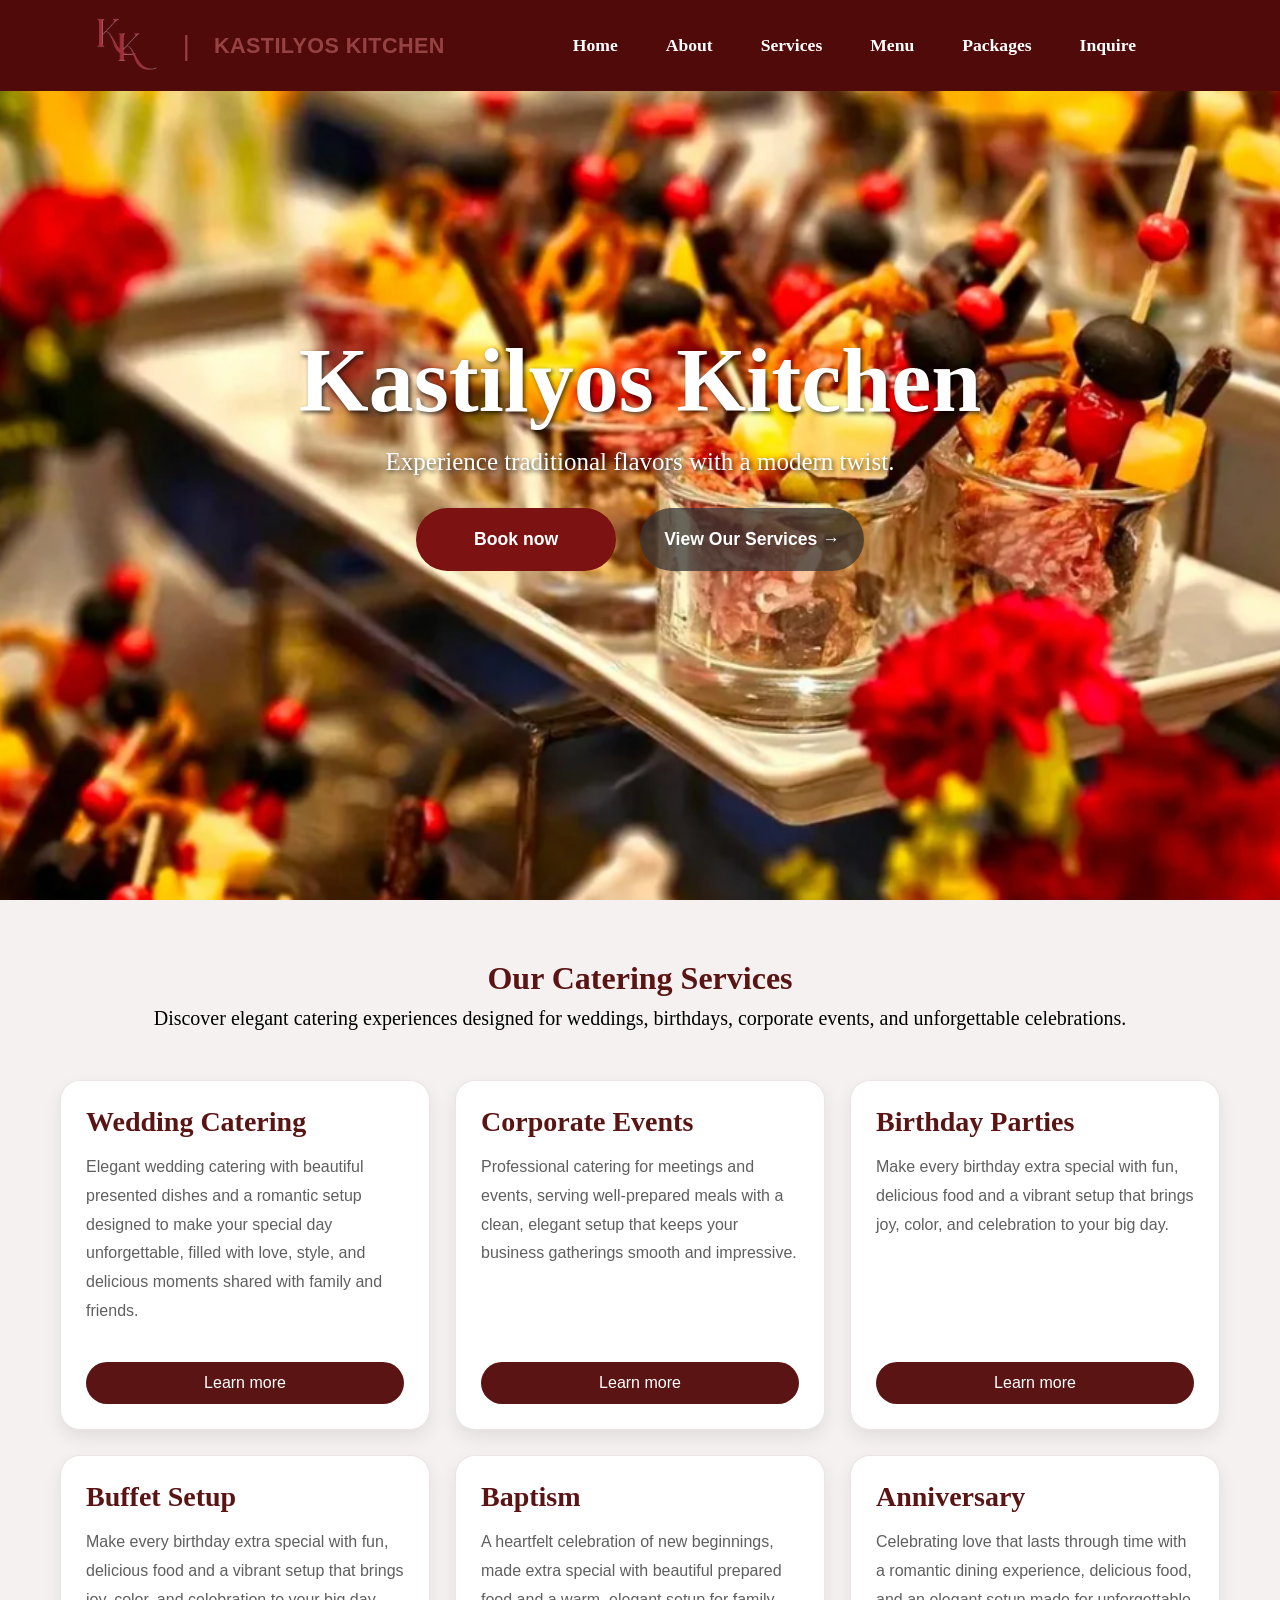
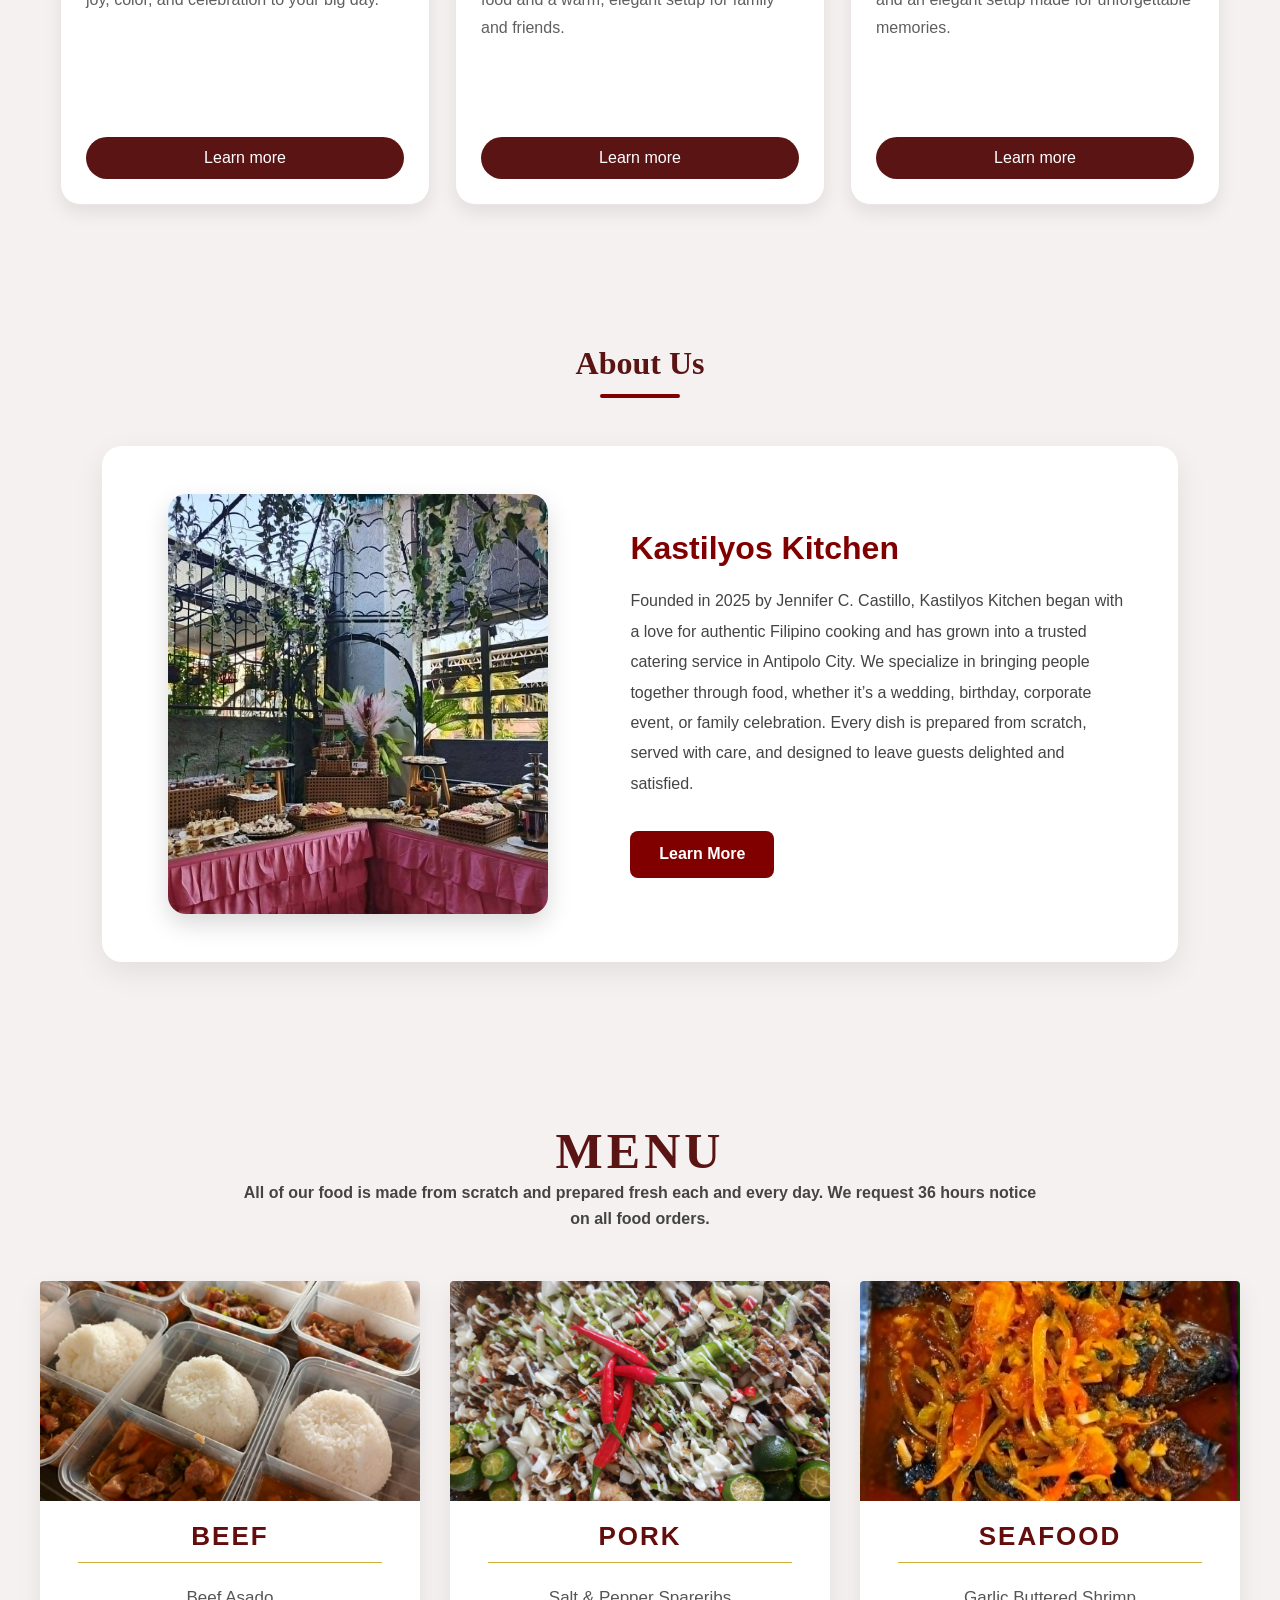
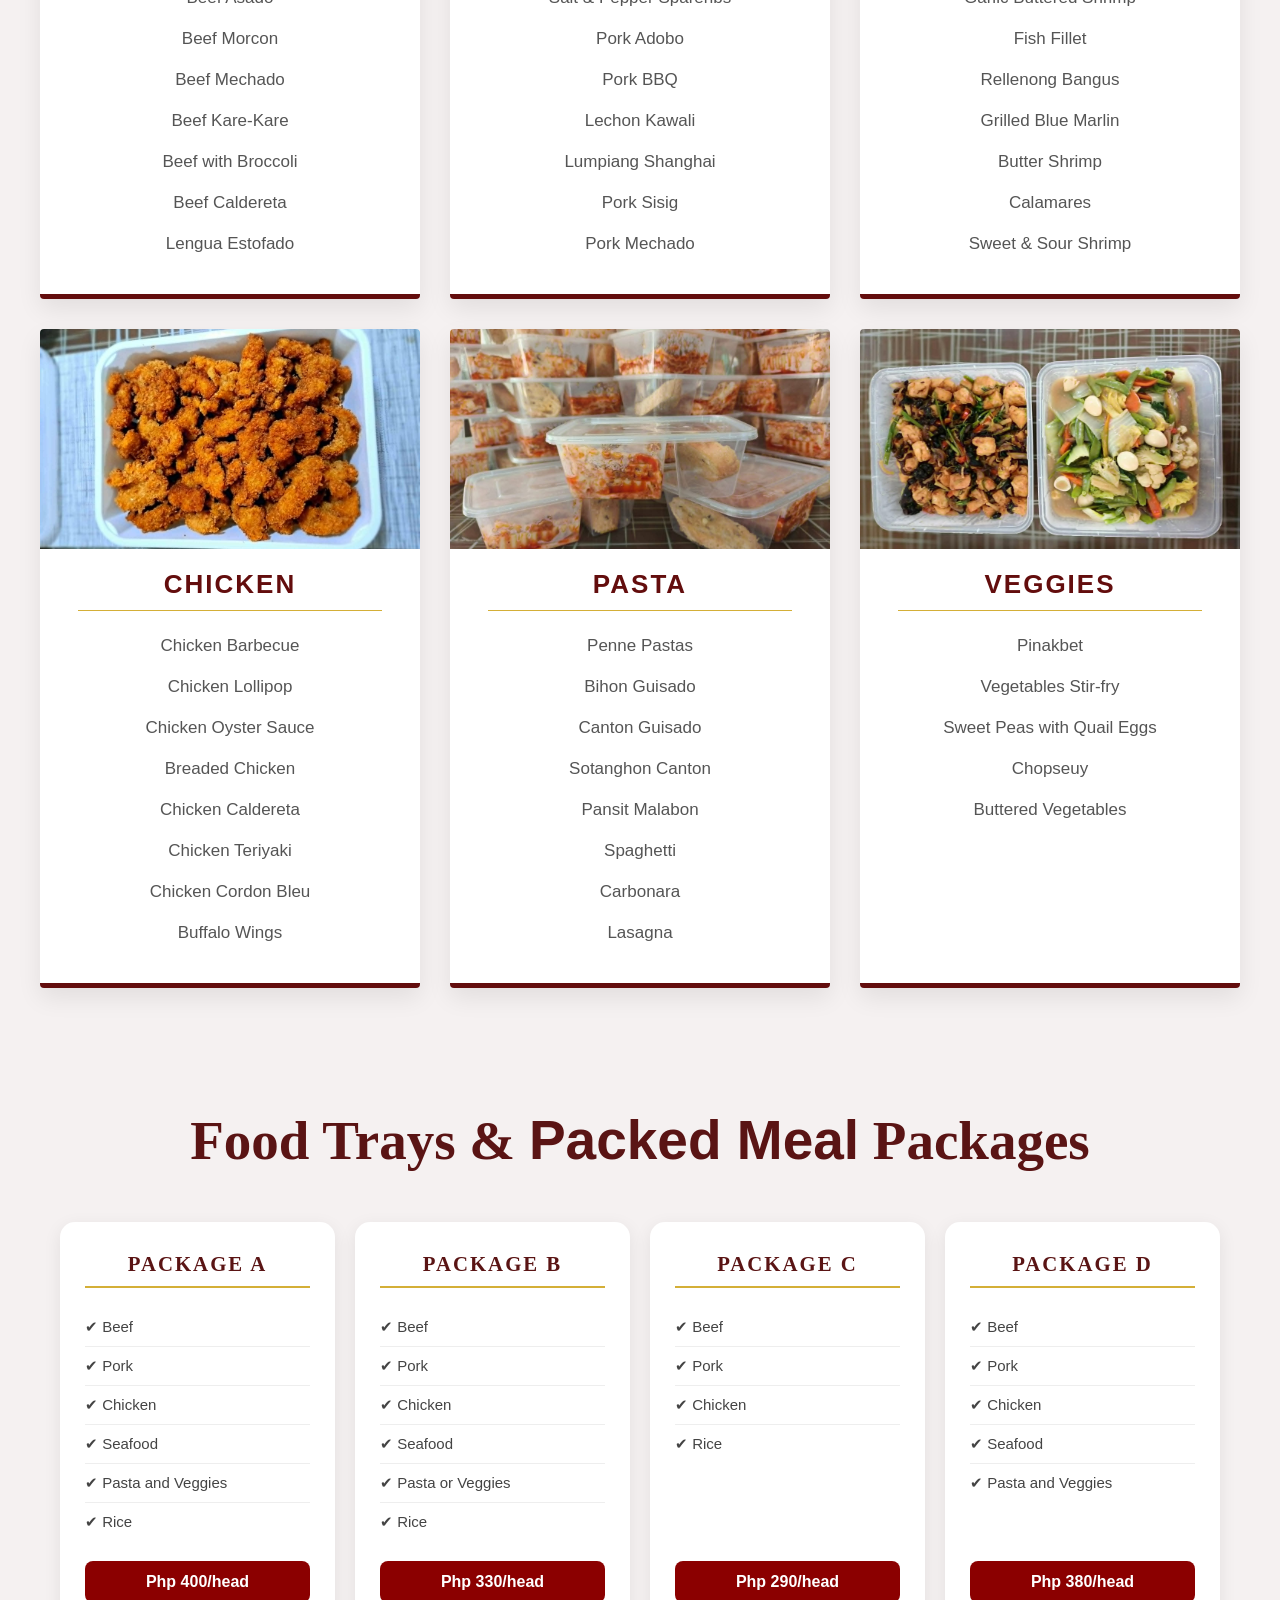
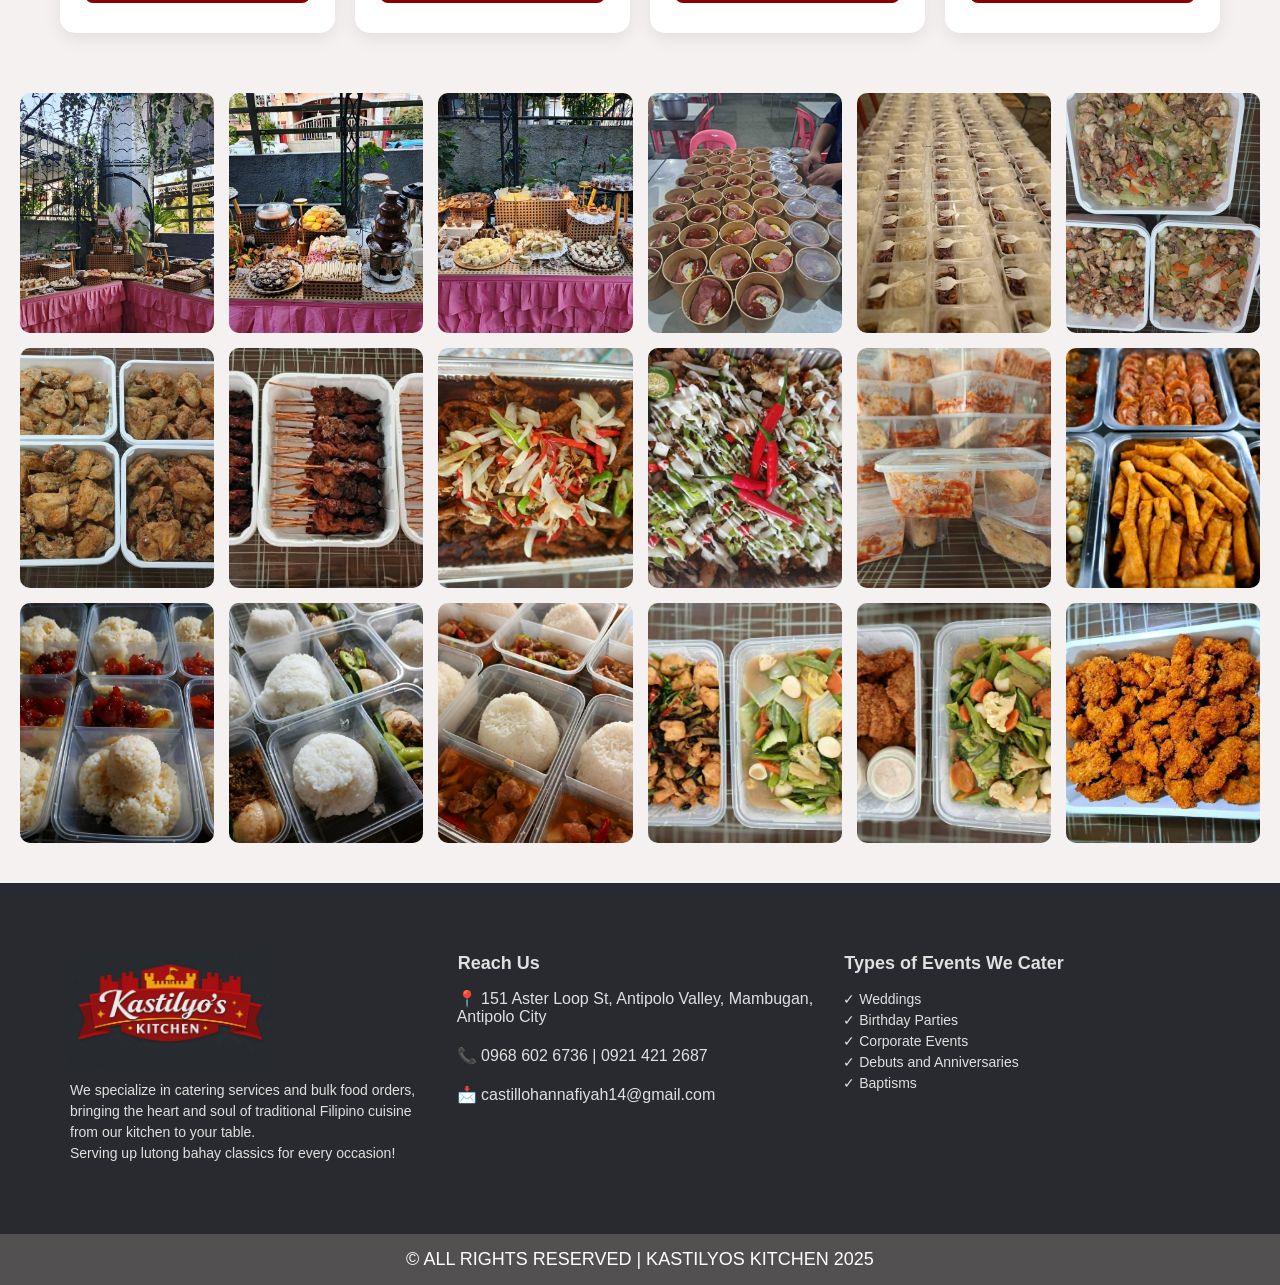
==== commit e151e707: "Update index.html" ====
--- a/index.html
+++ b/index.html
@@ -574,5 +574,6 @@
     </footer>
     <script src="js/book.js"></script>
     <script src="js/menu-bar.js"></script>
+    <script src="js/gallery.js"></script>
   </body>
 </html>
--- a/css/menu-packages.css
+++ b/css/menu-packages.css
@@ -1,5 +1,5 @@
 body {
-  background-color: rgb(219, 213, 213);
+  background-color: #f5f1f1;
 }
 
 /* --- MENU HERO SECTION --- */
@@ -51,9 +51,8 @@
 
 .food-title {
   font-size: 50px;
-  color: #630d0d;
-  /* Maroon color */
-  font-family: 'Playfair Display', serif;
+  color: #5a1414;
+  font-family: "DM Serif Display", serif;
   text-transform: uppercase;
   letter-spacing: 4px;
 }
@@ -226,6 +225,8 @@
 }
 
 #packed-meals h2 {
+  color: #5a1414;
+  font-family: "DM Serif Display", serif;
   font-size: 55px;
   margin-bottom: 20px;
 }
--- a/css/serv.css
+++ b/css/serv.css
@@ -2,7 +2,7 @@
 body {
   overflow-x: hidden;
   max-width: 100%;
-  background-color: rgb(219, 213, 213);
+  background-color: #f5f1f1;
 }
 
 /* service hero*/
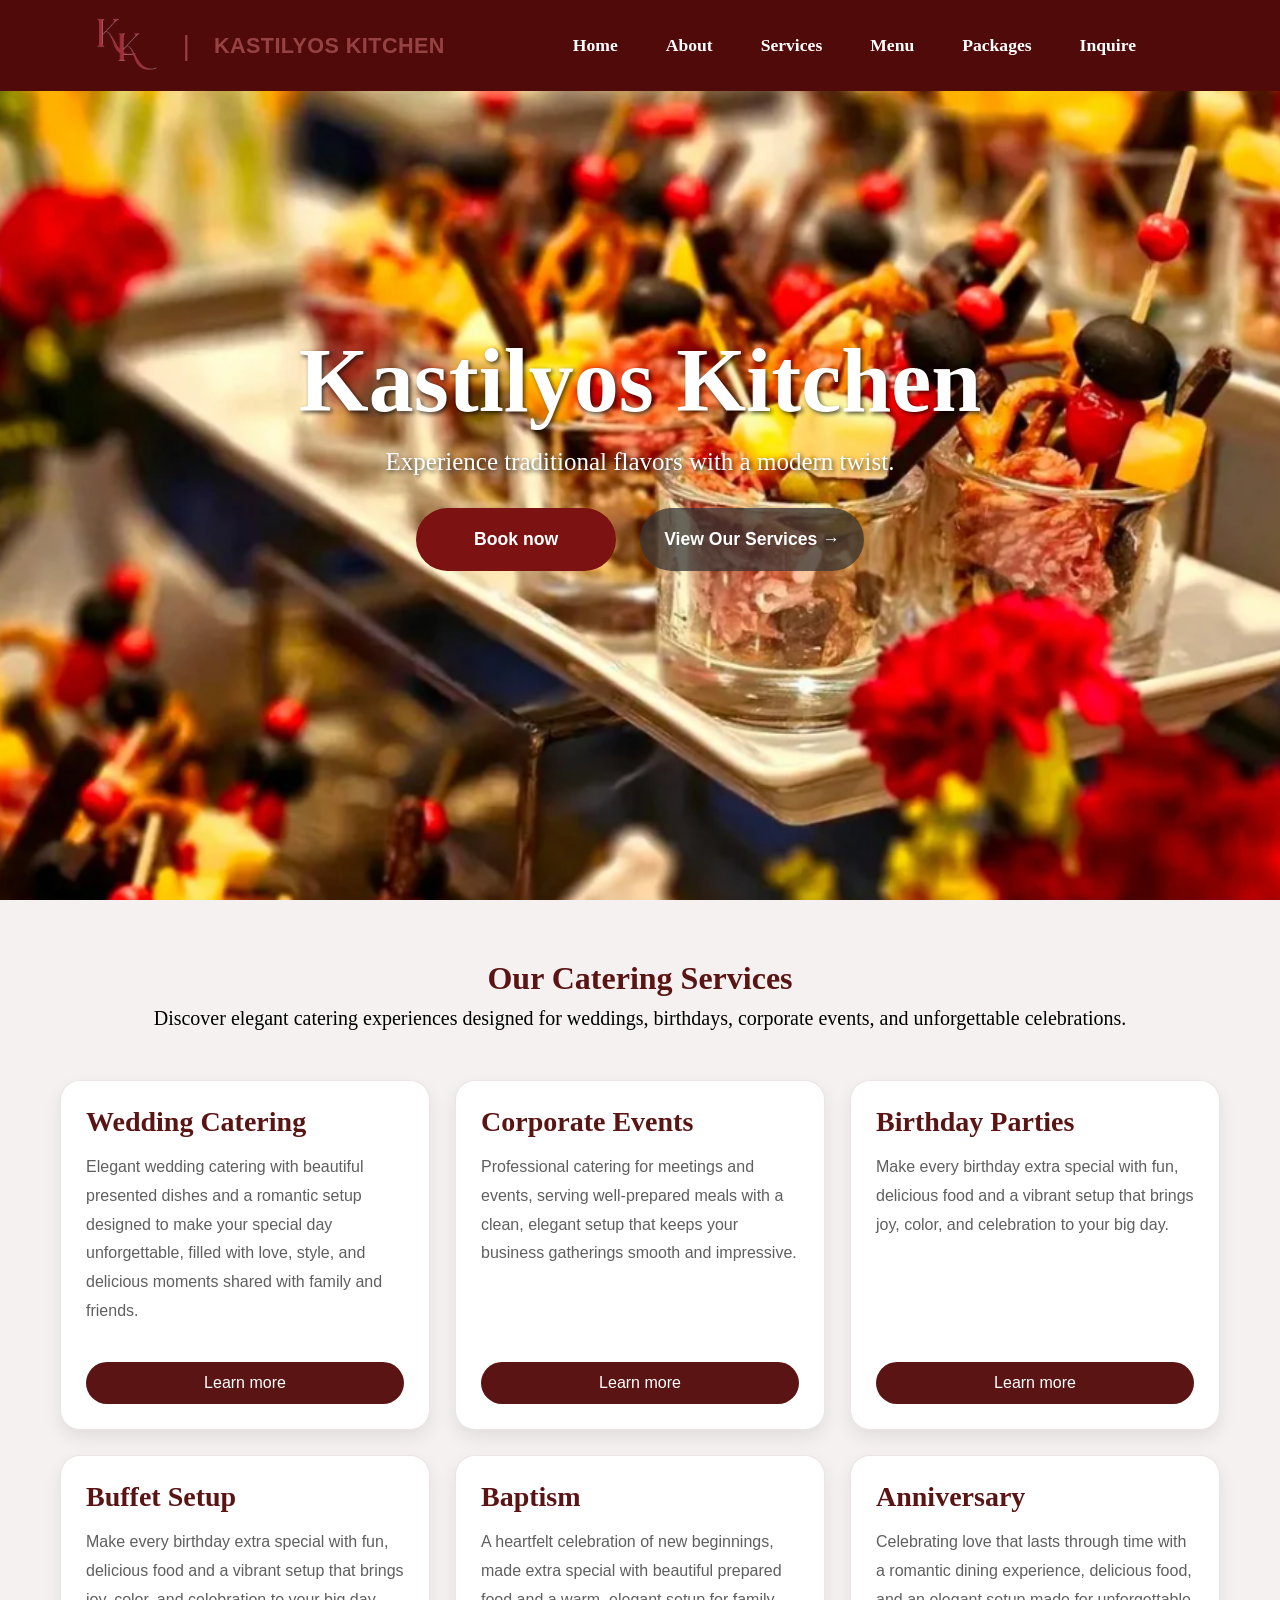
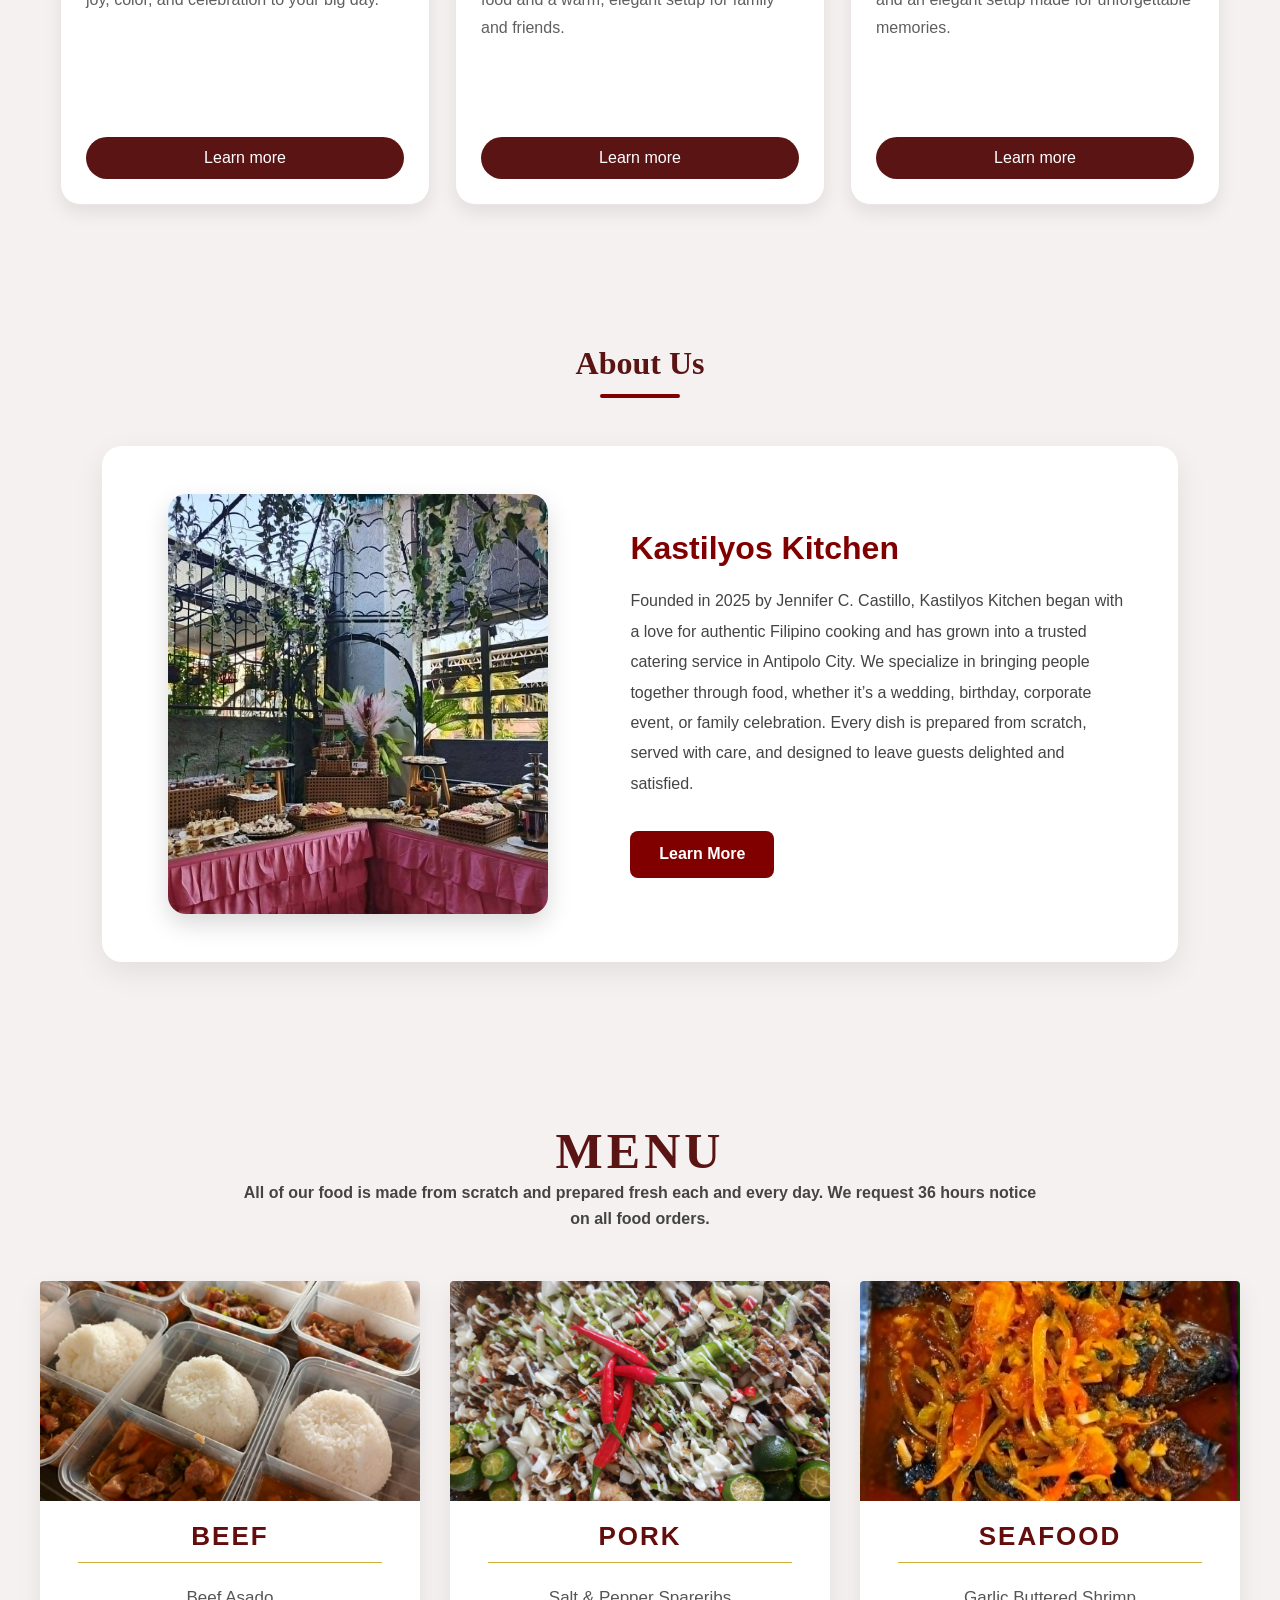
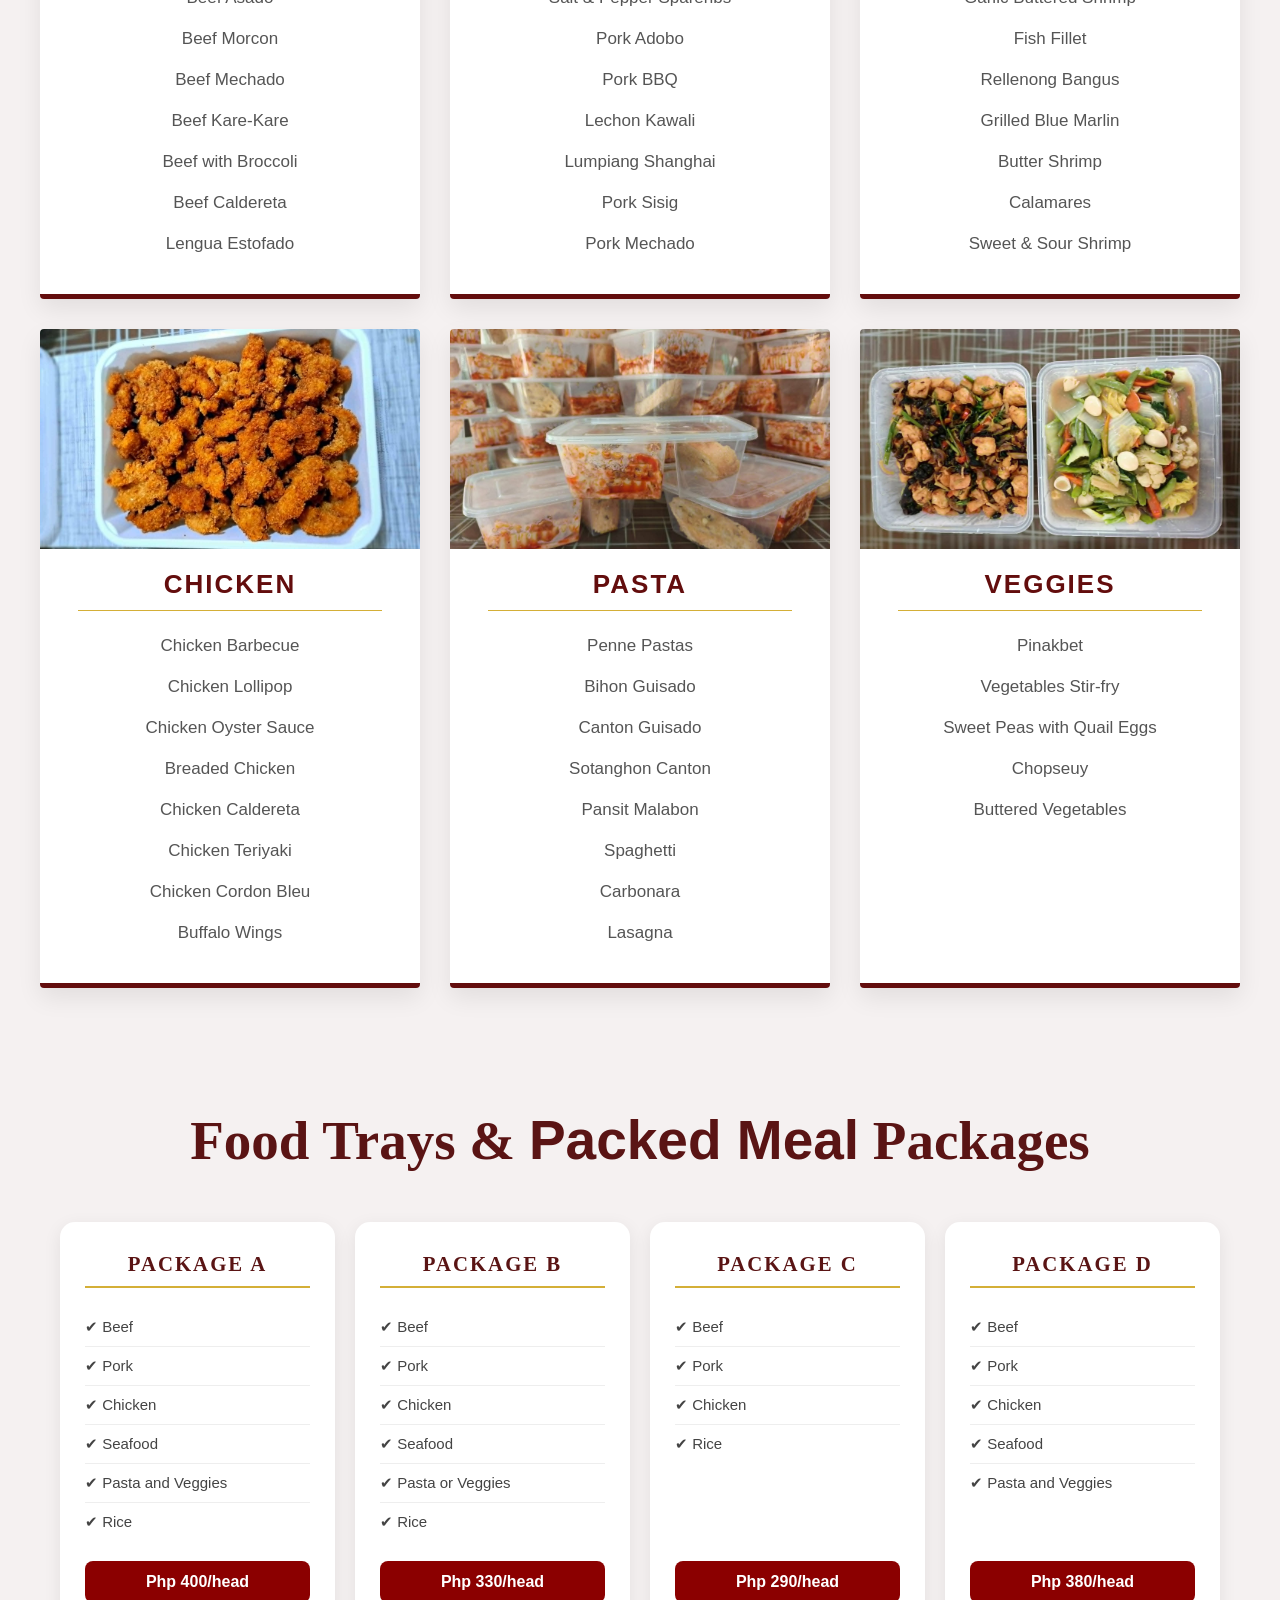
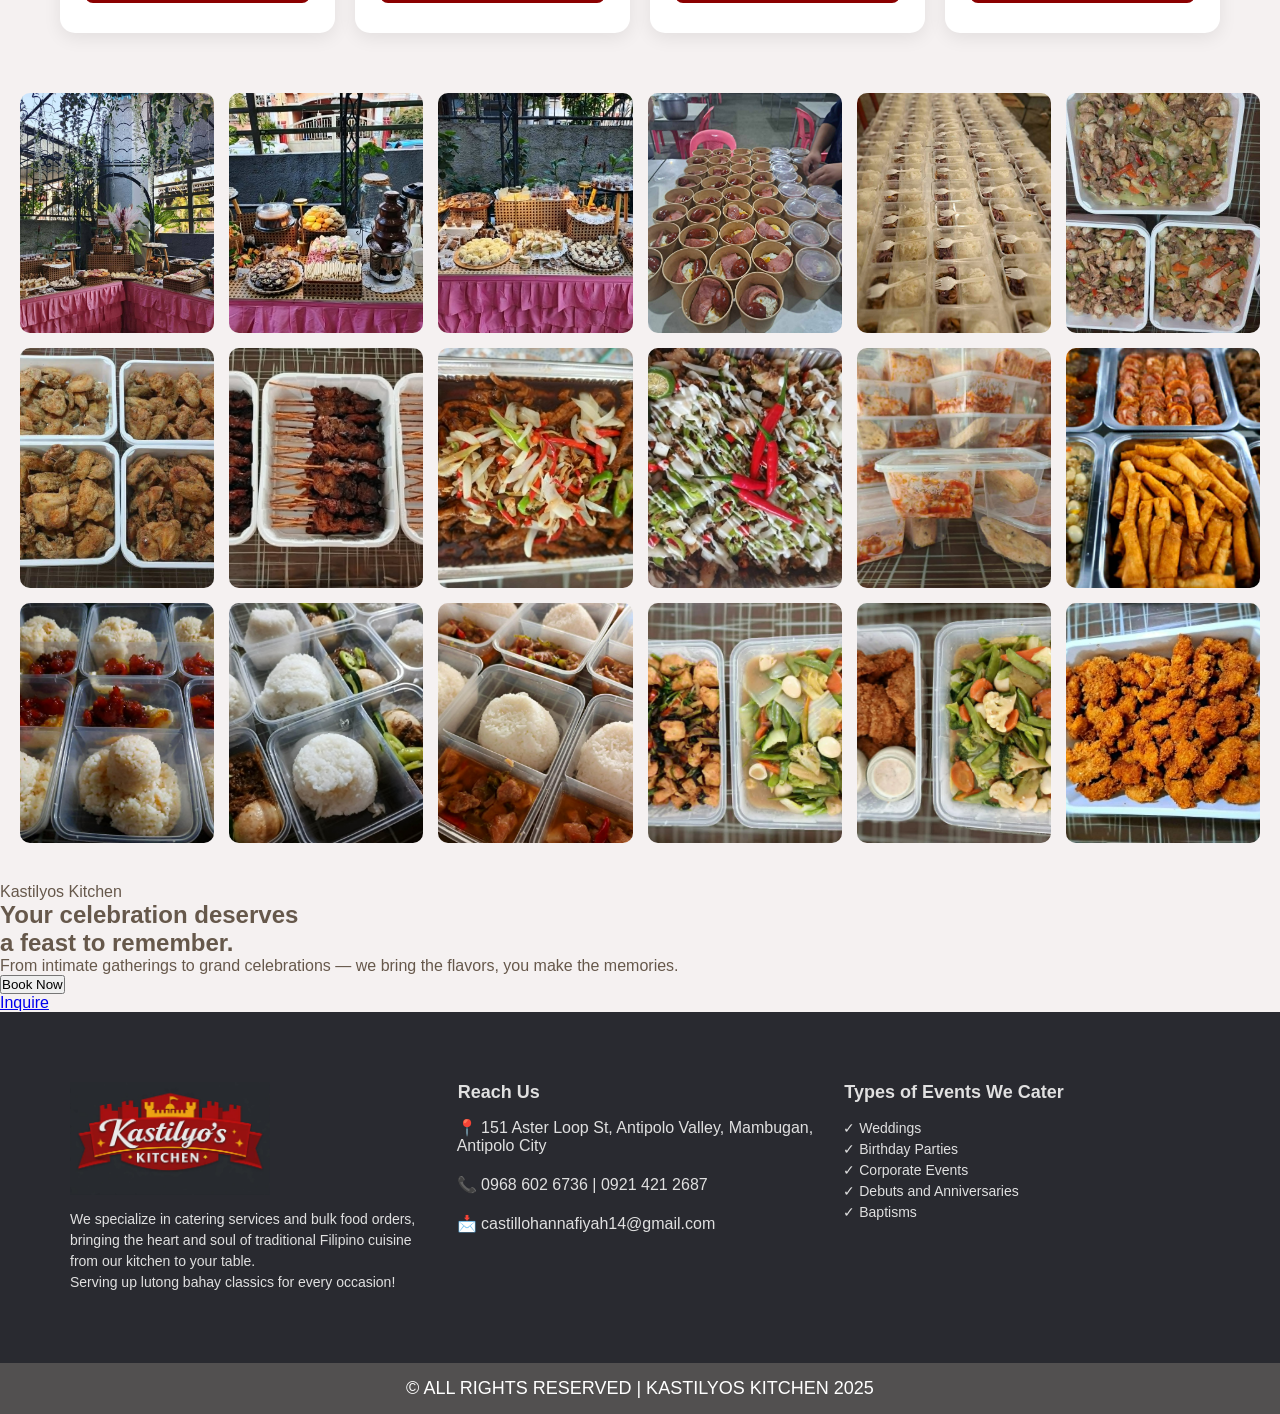
==== commit dd2e5860: "Update index.html" ====
--- a/index.html
+++ b/index.html
@@ -539,6 +539,25 @@
       </div>
     </section>
 
+    <!-- Banner -->
+    <section class="kk-banner">
+      <div class="kk-banner-left">
+        <p class="kk-banner-tit">Kastilyos Kitchen</p>
+        <h2 class="kk-banner-par">
+          Your celebration deserves<br />a feast to remember.
+        </h2>
+        <p class="kk-banner-sub">
+          From intimate gatherings to grand celebrations — we bring the flavors,
+          you make the memories.
+        </p>
+      </div>
+      <div class="kk-btns">
+        <button class="kk-btn-book" id="banner_book_btn">Book Now</button>
+        <div class="kk-banner-divider"></div>
+        <a class="kk-btn-inquire" href="Inquire.html">Inquire</a>
+      </div>
+    </section>
+
     <!-- Footer -->
     <footer>
       <div class="footer">
@@ -574,6 +593,55 @@
     </footer>
     <script src="js/book.js"></script>
     <script src="js/menu-bar.js"></script>
-    <script src="js/gallery.js"></script>
+
+      <!-- Lightbox -->
+<div class="lightbox" id="lightbox">
+    <button class="lightbox-close" id="lightbox-close">&times;</button>
+    <button class="lightbox-prev" id="lightbox-prev">&#10094;</button>
+    <img class="lightbox-img" id="lightbox-img" src="" alt="" />
+    <button class="lightbox-next" id="lightbox-next">&#10095;</button>
+</div>
+
+  <script>
+    const images = document.querySelectorAll('.gallery img');
+    const lightbox = document.getElementById('lightbox');
+    const lightboxImg = document.getElementById('lightbox-img');
+    const closeBtn = document.getElementById('lightbox-close');
+    const prevBtn = document.getElementById('lightbox-prev');
+    const nextBtn = document.getElementById('lightbox-next');
+    let currentIndex = 0;
+
+    images.forEach((img, index) => {
+        img.addEventListener('click', () => {
+            currentIndex = index;
+            lightboxImg.src = img.src;
+            lightbox.classList.add('active');
+            document.body.classList.add('no-scroll');
+        });
+    });
+
+    closeBtn.addEventListener('click', () => {
+        lightbox.classList.remove('active');
+        document.body.classList.remove('no-scroll');
+    });
+
+    prevBtn.addEventListener('click', () => {
+        currentIndex = (currentIndex - 1 + images.length) % images.length;
+        lightboxImg.src = images[currentIndex].src;
+    });
+
+    nextBtn.addEventListener('click', () => {
+        currentIndex = (currentIndex + 1) % images.length;
+        lightboxImg.src = images[currentIndex].src;
+    });
+
+    lightbox.addEventListener('click', (e) => {
+        if (e.target === lightbox) {
+            lightbox.classList.remove('active');
+            document.body.classList.remove('no-scroll');
+        }
+    });
+</script>
+    
   </body>
 </html>
